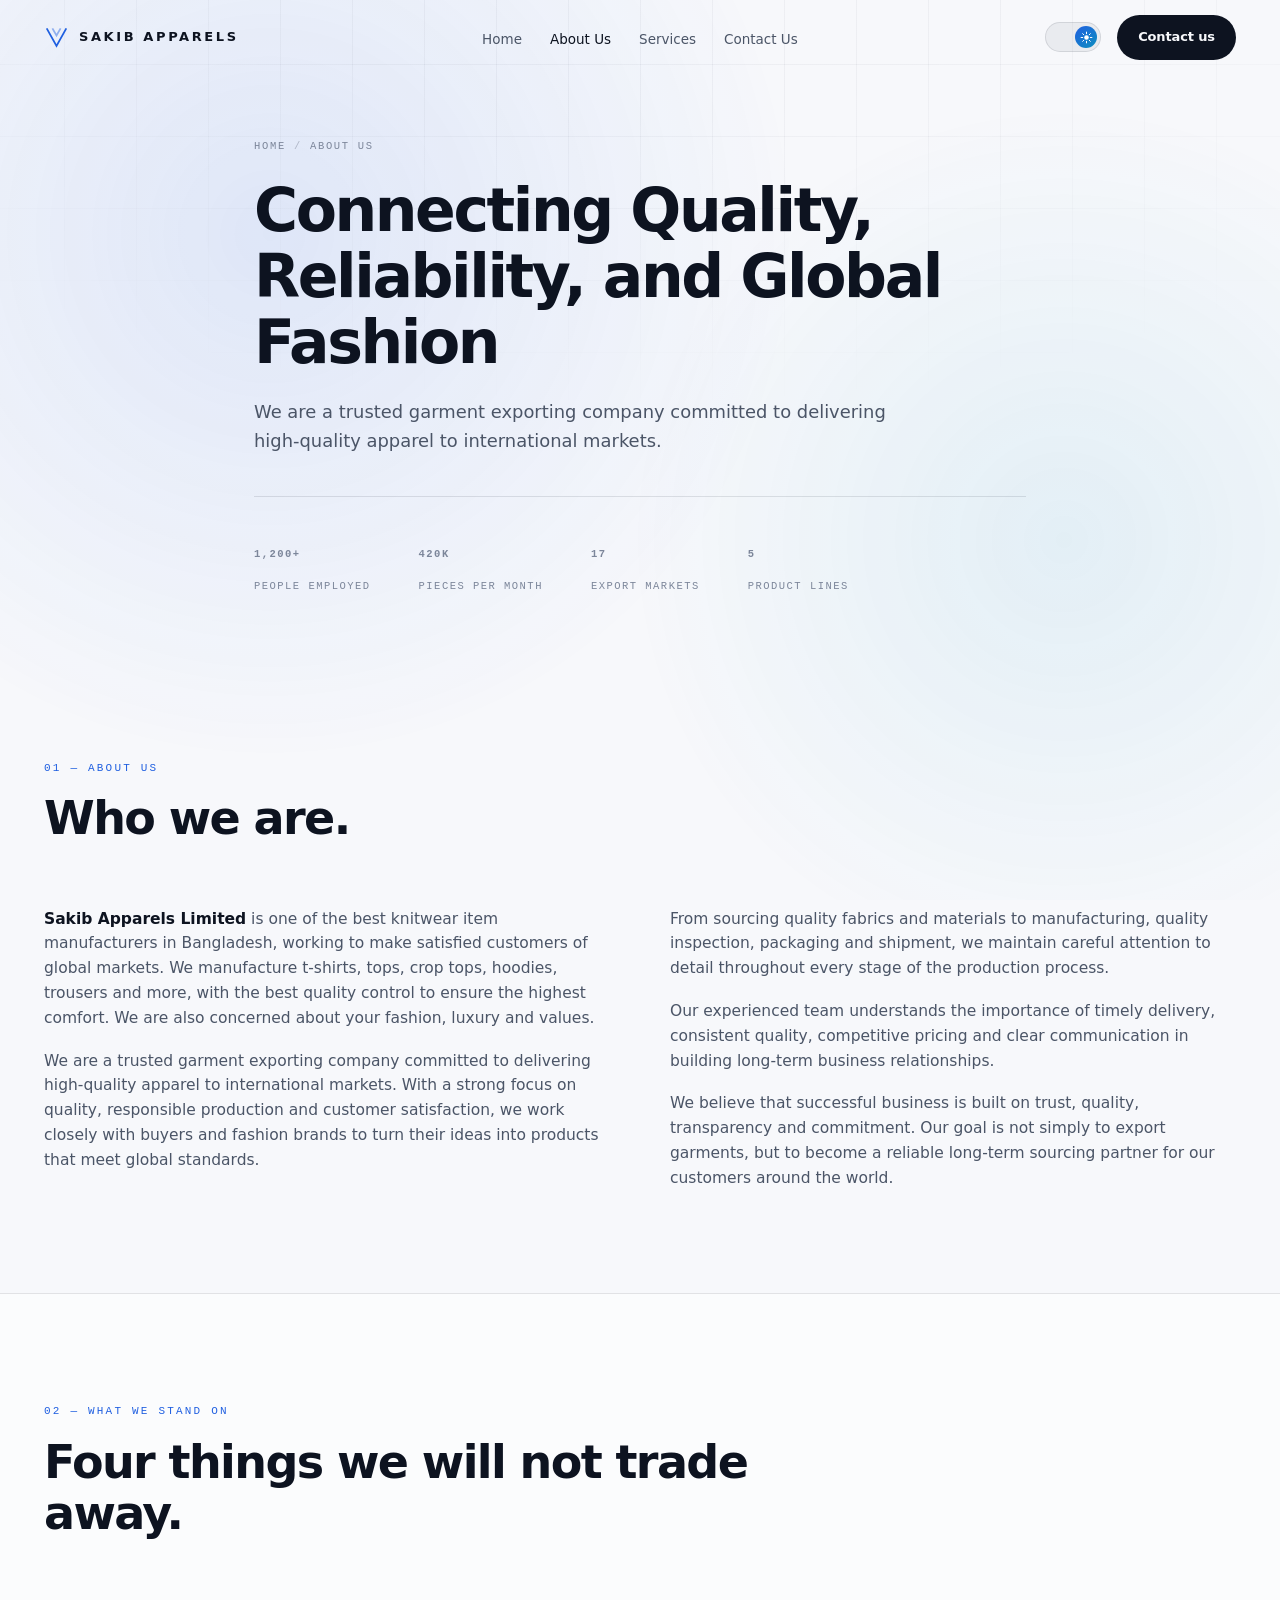
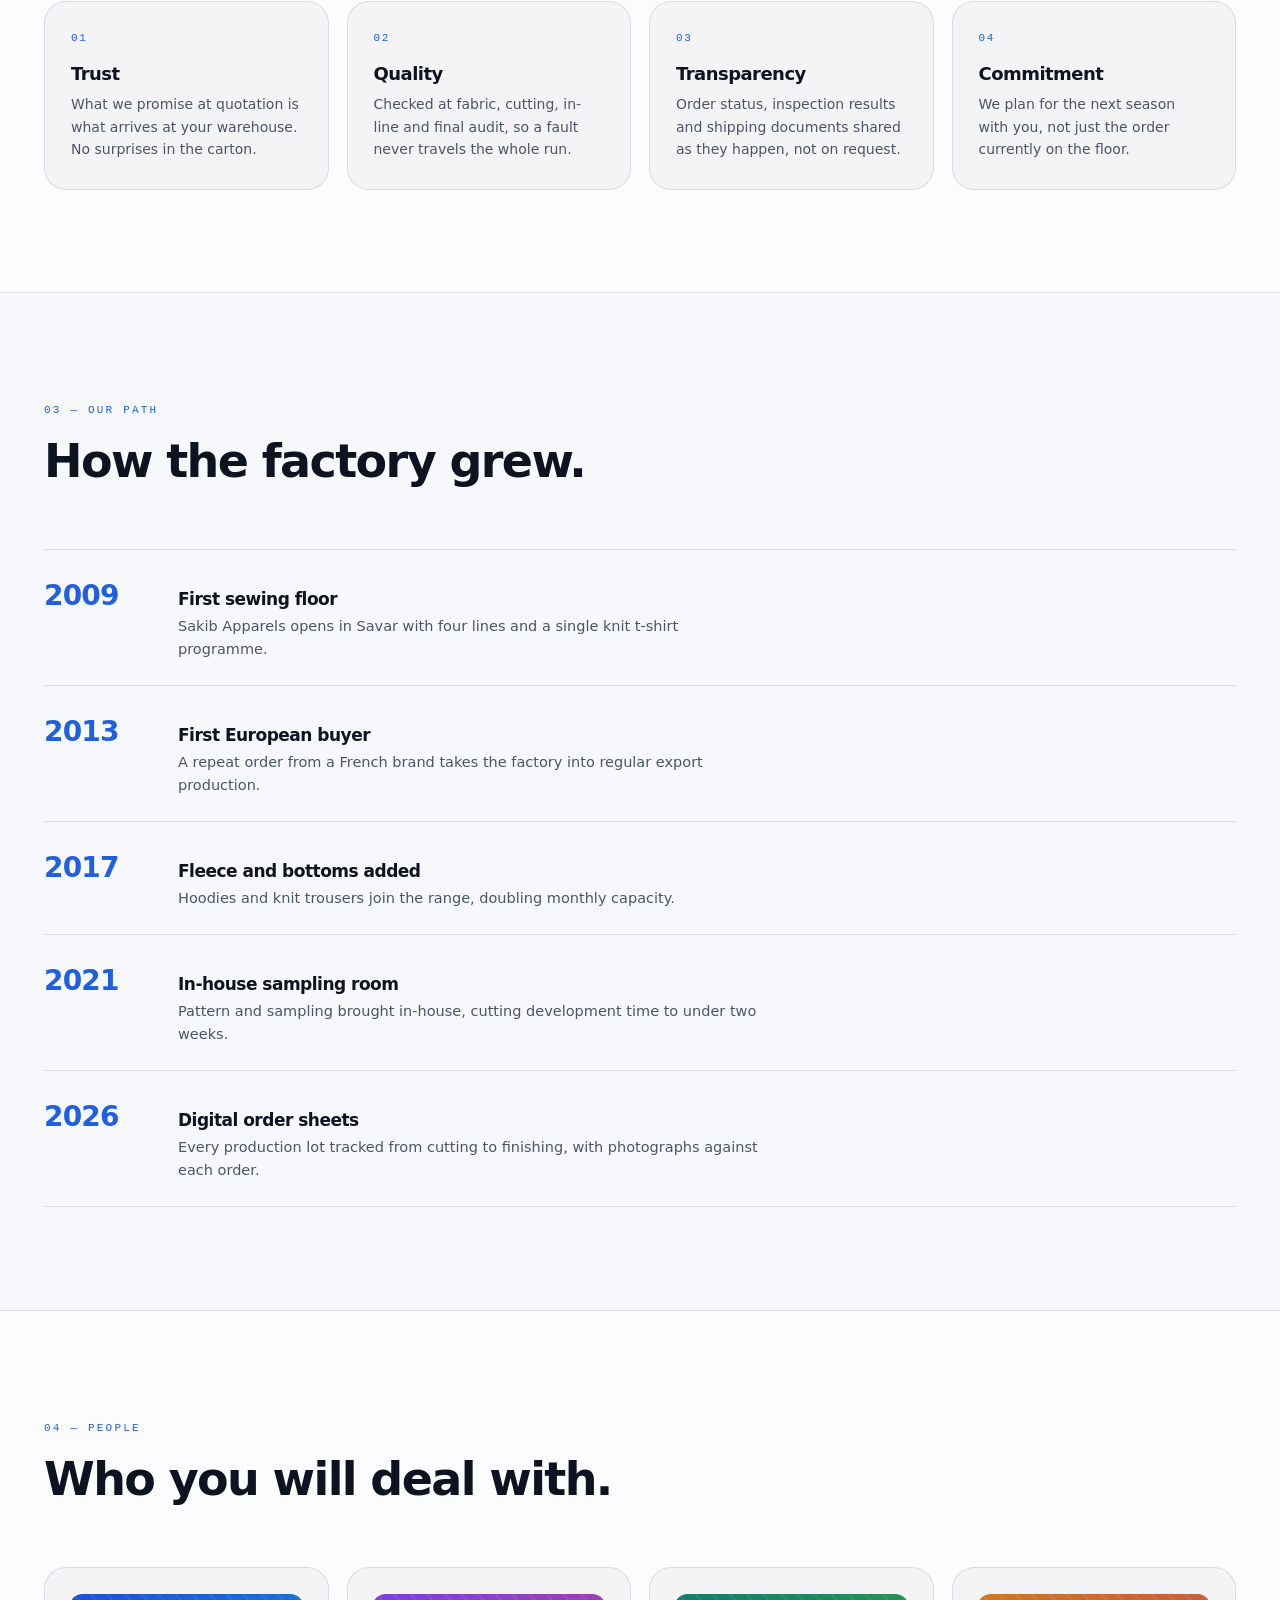
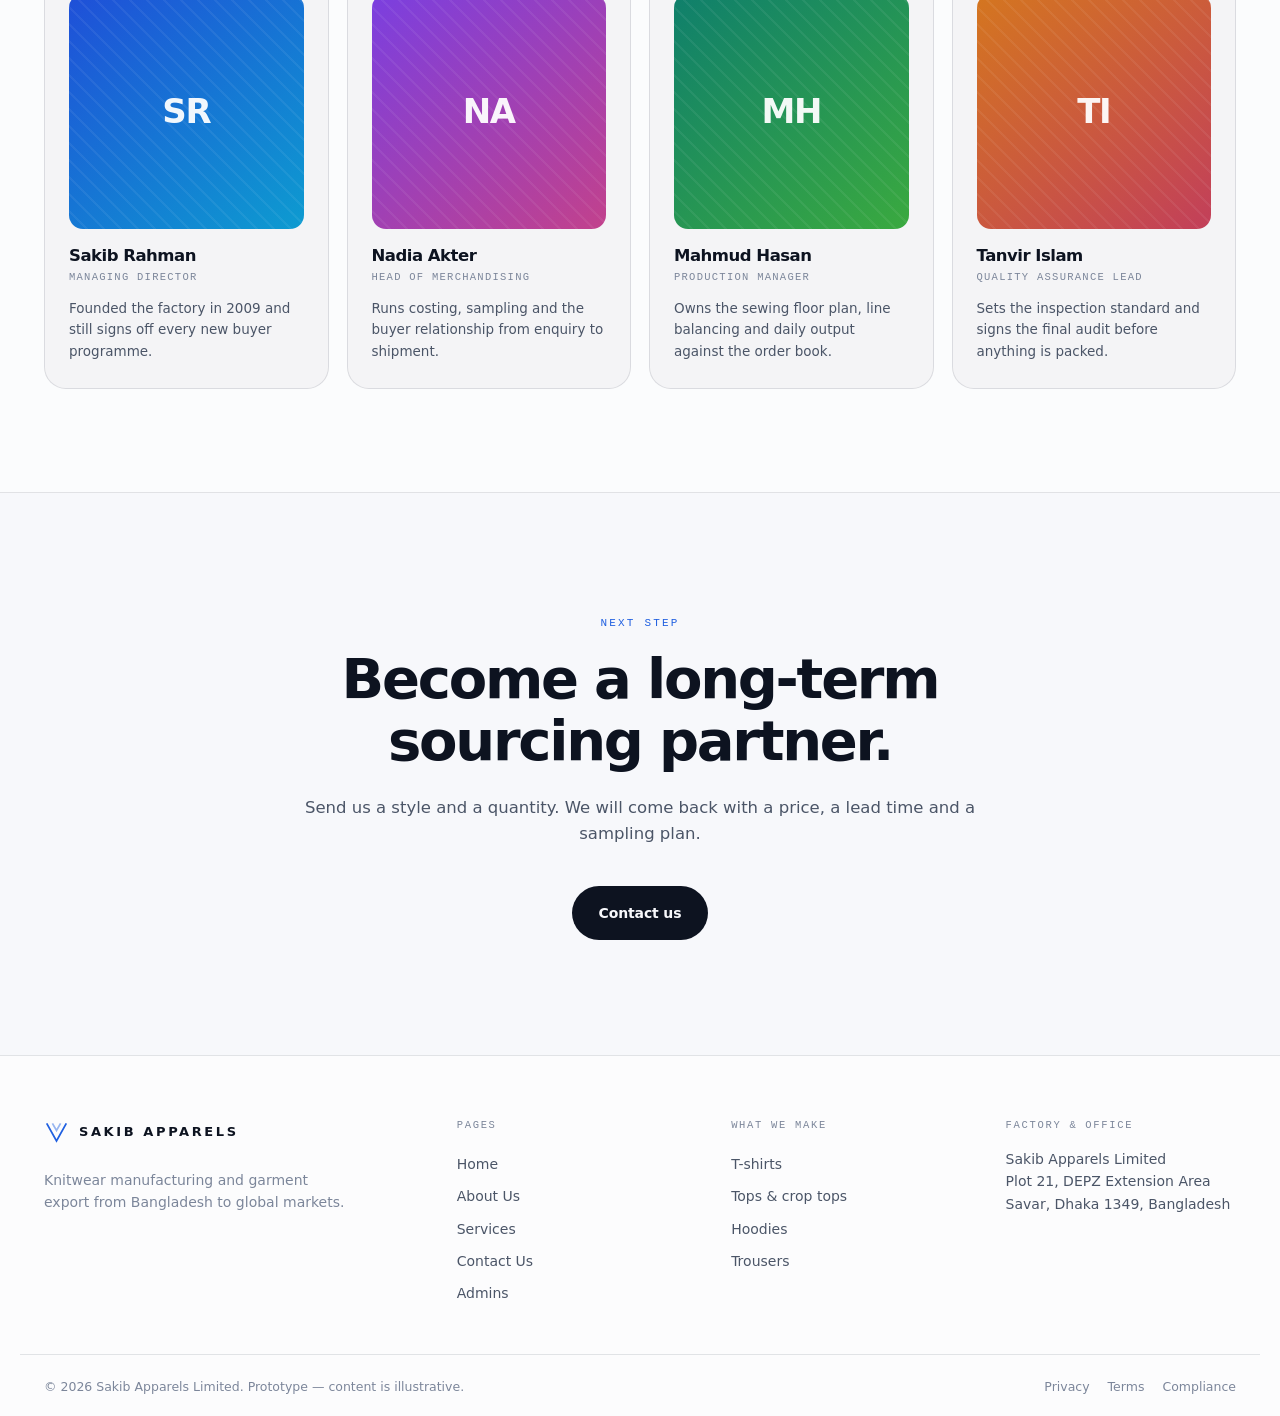
==== about.html @ a9047d4d "Add files via upload" ====
﻿<!DOCTYPE html>
<html lang="en" data-theme="dark">
<head>
<meta charset="UTF-8" />
<meta name="viewport" content="width=device-width, initial-scale=1, viewport-fit=cover" />
<meta name="theme-color" id="metaTheme" content="#07090d" />
<title>About Us — Sakib Apparels Limited</title>
<meta name="description" content="Connecting quality, reliability and global fashion. A trusted garment exporting company in Bangladesh." />
<script>
/* Runs before first paint so the saved theme applies with no flash. */
(function(){var d=document.documentElement;
try{var t=localStorage.getItem('sakib-theme');
if(t!=='light'&&t!=='dark')t=matchMedia('(prefers-color-scheme: light)').matches?'light':'dark';
d.setAttribute('data-theme',t);}catch(e){}})();
</script>
<link rel="stylesheet" href="styles.css" />
<noscript><style>.preloader{display:none}[data-reveal],.word{opacity:1!important;transform:none!important}</style></noscript>
</head>
<body>

<div class="preloader" id="preloader">
  <div class="preloader__inner">
    <svg class="preloader__mark" viewBox="0 0 48 48" aria-hidden="true">
      <path class="pl-path" d="M6 8 L24 40 L42 8" fill="none" stroke="currentColor" stroke-width="3" stroke-linecap="square"/>
      <path class="pl-path pl-path--2" d="M16 8 L24 22 L32 8" fill="none" stroke="currentColor" stroke-width="3" stroke-linecap="square"/>
    </svg>
    <div class="preloader__bar"><span id="plBar"></span></div>
    <div class="preloader__count"><span id="plCount">0</span><i>%</i></div>
  </div>
</div>

<div class="scrollbar" id="scrollbar"><span></span></div>

<div class="backdrop" aria-hidden="true">
  <div class="backdrop__grid"></div>
  <div class="backdrop__glow backdrop__glow--a"></div>
  <div class="backdrop__glow backdrop__glow--b"></div>
  <div class="backdrop__glow backdrop__glow--c"></div>
</div>

<header class="header" id="header">
  <div class="shell header__inner">
    <a href="index.html" class="brand">
      <svg class="brand__mark" viewBox="0 0 48 48" aria-hidden="true">
        <path d="M6 8 L24 40 L42 8" fill="none" stroke="currentColor" stroke-width="3.4" stroke-linecap="square"/>
        <path d="M17 8 L24 20 L31 8" fill="none" stroke="currentColor" stroke-width="3.4" stroke-linecap="square" opacity=".45"/>
      </svg>
      <span class="brand__word">SAKIB APPARELS</span>
    </a>

    <nav class="nav">
      <a href="index.html" class="nav__link"><span>Home</span><span>Home</span></a>
      <a href="about.html" class="nav__link is-current"><span>About Us</span><span>About Us</span></a>
      <a href="services.html" class="nav__link"><span>Services</span><span>Services</span></a>
      <a href="contact.html" class="nav__link"><span>Contact Us</span><span>Contact Us</span></a>
    </nav>

    <div class="header__actions">
      <button class="theme-toggle" id="themeToggle" type="button" aria-label="Switch colour theme">
        <span class="theme-toggle__track">
          <span class="theme-toggle__thumb">
            <svg class="ic ic--sun" viewBox="0 0 24 24" aria-hidden="true">
              <circle cx="12" cy="12" r="4.2" fill="currentColor"/>
              <g stroke="currentColor" stroke-width="1.8" stroke-linecap="round">
                <path d="M12 2v3M12 19v3M2 12h3M19 12h3M4.9 4.9l2.1 2.1M17 17l2.1 2.1M19.1 4.9L17 7M7 17l-2.1 2.1"/>
              </g>
            </svg>
            <svg class="ic ic--moon" viewBox="0 0 24 24" aria-hidden="true">
              <path d="M20 14.2A8.4 8.4 0 0 1 9.8 4 8.6 8.6 0 1 0 20 14.2Z" fill="currentColor"/>
            </svg>
          </span>
        </span>
      </button>

      <a href="contact.html" class="btn btn--solid btn--sm magnetic">
        <span class="btn__label">Contact us</span>
        <span class="btn__shine"></span>
      </a>

      <button class="burger" id="burger" type="button" aria-label="Open menu" aria-expanded="false">
        <span></span><span></span><span></span>
      </button>
    </div>
  </div>
</header>

<div class="drawer" id="drawer">
  <nav class="drawer__nav">
    <a href="index.html" data-drawer-link>Home</a>
    <a href="about.html" class="is-current" data-drawer-link>About Us</a>
    <a href="services.html" data-drawer-link>Services</a>
    <a href="contact.html" data-drawer-link>Contact Us</a>
    <a href="admin.html" data-drawer-link>Admins</a>
  </nav>
  <div class="drawer__meta">
    <span>info@sakibapparels.example</span>
    <span>+880 2 5566 0148</span>
  </div>
</div>

<main>
<!-- ============ SUBHERO ============ -->
<section class="subhero">
  <div class="shell subhero__inner">
    <div class="crumbs" data-reveal data-intro>
      <a href="index.html">Home</a><i>/</i><span>About Us</span>
    </div>
    <h1 data-split data-intro>Connecting Quality, Reliability, and Global Fashion</h1>
    <p data-reveal data-intro>
      We are a trusted garment exporting company committed to delivering high-quality
      apparel to international markets.
    </p>

    <div class="subhero__stats" data-reveal data-intro>
      <div><b><span class="count" data-count="1200" data-suffix="+">0</span></b><span>People employed</span></div>
      <div><b><span class="count" data-count="420" data-suffix="k">0</span></b><span>Pieces per month</span></div>
      <div><b><span class="count" data-count="17">0</span></b><span>Export markets</span></div>
      <div><b><span class="count" data-count="5">0</span></b><span>Product lines</span></div>
    </div>
  </div>
</section>

<!-- ============ STORY ============ -->
<section class="section">
  <div class="shell">
    <div class="section__head">
      <span class="kicker" data-reveal>01 — About us</span>
      <h2 class="section__title" data-split>Who we are.</h2>
    </div>

    <div class="split">
      <div class="prose" data-reveal>
        <p>
          <strong>Sakib Apparels Limited</strong> is one of the best knitwear item manufacturers
          in Bangladesh, working to make satisfied customers of global markets. We manufacture
          t-shirts, tops, crop tops, hoodies, trousers and more, with the best quality control to
          ensure the highest comfort. We are also concerned about your fashion, luxury and values.
        </p>
        <p>
          We are a trusted garment exporting company committed to delivering high-quality apparel
          to international markets. With a strong focus on quality, responsible production and
          customer satisfaction, we work closely with buyers and fashion brands to turn their
          ideas into products that meet global standards.
        </p>
      </div>

      <div class="prose" data-reveal data-delay="100">
        <p>
          From sourcing quality fabrics and materials to manufacturing, quality inspection,
          packaging and shipment, we maintain careful attention to detail throughout every stage
          of the production process.
        </p>
        <p>
          Our experienced team understands the importance of timely delivery, consistent quality,
          competitive pricing and clear communication in building long-term business relationships.
        </p>
        <p>
          We believe that successful business is built on trust, quality, transparency and
          commitment. Our goal is not simply to export garments, but to become a reliable
          long-term sourcing partner for our customers around the world.
        </p>
      </div>
    </div>
  </div>
</section>

<!-- ============ VALUES ============ -->
<section class="section section--tint">
  <div class="shell">
    <div class="section__head">
      <span class="kicker" data-reveal>02 — What we stand on</span>
      <h2 class="section__title" data-split>Four things we will not trade away.</h2>
    </div>

    <div class="values">
      <article class="value" data-reveal>
        <span class="value__idx">01</span>
        <h3>Trust</h3>
        <p>What we promise at quotation is what arrives at your warehouse. No surprises in the carton.</p>
      </article>
      <article class="value" data-reveal data-delay="70">
        <span class="value__idx">02</span>
        <h3>Quality</h3>
        <p>Checked at fabric, cutting, in-line and final audit, so a fault never travels the whole run.</p>
      </article>
      <article class="value" data-reveal data-delay="140">
        <span class="value__idx">03</span>
        <h3>Transparency</h3>
        <p>Order status, inspection results and shipping documents shared as they happen, not on request.</p>
      </article>
      <article class="value" data-reveal data-delay="210">
        <span class="value__idx">04</span>
        <h3>Commitment</h3>
        <p>We plan for the next season with you, not just the order currently on the floor.</p>
      </article>
    </div>
  </div>
</section>

<!-- ============ MILESTONES ============ -->
<section class="section">
  <div class="shell">
    <div class="section__head">
      <span class="kicker" data-reveal>03 — Our path</span>
      <h2 class="section__title" data-split>How the factory grew.</h2>
    </div>

    <div class="milestones">
      <div class="milestone" data-reveal>
        <span class="milestone__year">2009</span>
        <div><h3>First sewing floor</h3><p>Sakib Apparels opens in Savar with four lines and a single knit t-shirt programme.</p></div>
      </div>
      <div class="milestone" data-reveal data-delay="60">
        <span class="milestone__year">2013</span>
        <div><h3>First European buyer</h3><p>A repeat order from a French brand takes the factory into regular export production.</p></div>
      </div>
      <div class="milestone" data-reveal data-delay="120">
        <span class="milestone__year">2017</span>
        <div><h3>Fleece and bottoms added</h3><p>Hoodies and knit trousers join the range, doubling monthly capacity.</p></div>
      </div>
      <div class="milestone" data-reveal data-delay="180">
        <span class="milestone__year">2021</span>
        <div><h3>In-house sampling room</h3><p>Pattern and sampling brought in-house, cutting development time to under two weeks.</p></div>
      </div>
      <div class="milestone" data-reveal data-delay="240">
        <span class="milestone__year">2026</span>
        <div><h3>Digital order sheets</h3><p>Every production lot tracked from cutting to finishing, with photographs against each order.</p></div>
      </div>
    </div>
  </div>
</section>

<!-- ============ TEAM ============ -->
<section class="section section--tint">
  <div class="shell">
    <div class="section__head">
      <span class="kicker" data-reveal>04 — People</span>
      <h2 class="section__title" data-split>Who you will deal with.</h2>
    </div>

    <div class="team">
      <article class="member" data-reveal>
        <div class="member__photo member__photo--1">SR</div>
        <h3>Sakib Rahman</h3>
        <span>Managing Director</span>
        <p>Founded the factory in 2009 and still signs off every new buyer programme.</p>
      </article>
      <article class="member" data-reveal data-delay="70">
        <div class="member__photo member__photo--2">NA</div>
        <h3>Nadia Akter</h3>
        <span>Head of Merchandising</span>
        <p>Runs costing, sampling and the buyer relationship from enquiry to shipment.</p>
      </article>
      <article class="member" data-reveal data-delay="140">
        <div class="member__photo member__photo--3">MH</div>
        <h3>Mahmud Hasan</h3>
        <span>Production Manager</span>
        <p>Owns the sewing floor plan, line balancing and daily output against the order book.</p>
      </article>
      <article class="member" data-reveal data-delay="210">
        <div class="member__photo member__photo--4">TI</div>
        <h3>Tanvir Islam</h3>
        <span>Quality Assurance Lead</span>
        <p>Sets the inspection standard and signs the final audit before anything is packed.</p>
      </article>
    </div>
  </div>
</section>

<!-- ============ CTA ============ -->
<section class="cta">
  <div class="shell cta__inner">
    <span class="kicker" data-reveal>Next step</span>
    <h2 class="cta__title" data-split>Become a long-term sourcing partner.</h2>
    <p class="cta__lede" data-reveal data-delay="100">
      Send us a style and a quantity. We will come back with a price, a lead time and a
      sampling plan.
    </p>
    <div class="cta__buttons" data-reveal data-delay="180">
      <a href="contact.html" class="btn btn--solid magnetic">
        <span class="btn__label">Contact us</span>
        <span class="btn__shine"></span>
      </a>
    </div>
  </div>
</section>
</main>

<footer class="footer">
  <div class="shell footer__inner">
    <div class="footer__brand">
      <a href="index.html" class="brand">
        <svg class="brand__mark" viewBox="0 0 48 48" aria-hidden="true">
        <path d="M6 8 L24 40 L42 8" fill="none" stroke="currentColor" stroke-width="3.4" stroke-linecap="square"/>
        <path d="M17 8 L24 20 L31 8" fill="none" stroke="currentColor" stroke-width="3.4" stroke-linecap="square" opacity=".45"/>
      </svg>
        <span class="brand__word">SAKIB APPARELS</span>
      </a>
      <p>Knitwear manufacturing and garment export from Bangladesh to global markets.</p>
    </div>

    <nav class="footer__col">
      <h4>Pages</h4>
      <a href="index.html">Home</a>
      <a href="about.html">About Us</a>
      <a href="services.html">Services</a>
      <a href="contact.html">Contact Us</a>
      <a href="admin.html">Admins</a>
    </nav>

    <nav class="footer__col">
      <h4>What we make</h4>
      <a href="services.html">T-shirts</a>
      <a href="services.html">Tops &amp; crop tops</a>
      <a href="services.html">Hoodies</a>
      <a href="services.html">Trousers</a>
    </nav>

    <div class="footer__col">
      <h4>Factory &amp; office</h4>
      <p>Sakib Apparels Limited<br />Plot 21, DEPZ Extension Area<br />Savar, Dhaka 1349, Bangladesh</p>
    </div>
  </div>

  <div class="shell footer__base">
    <span>© 2026 Sakib Apparels Limited. Prototype — content is illustrative.</span>
    <div class="footer__legal">
      <a href="#">Privacy</a><a href="#">Terms</a><a href="#">Compliance</a>
    </div>
  </div>
</footer>

<script src="lots-data.js"></script>
<script src="lots.js"></script>
<script src="main.js"></script>
</body>
</html>
---- styles.css ----
﻿/* =========================================================
   VANTAGE — shared stylesheet
   Home / Products / Services / About
   ========================================================= */

:root{
  --font-sans: "Inter", "Segoe UI", system-ui, -apple-system, "Helvetica Neue", Arial, sans-serif;
  --font-mono: "JetBrains Mono", "SF Mono", ui-monospace, Consolas, monospace;

  --shell: 1240px;
  --gutter: 24px;
  --r-sm: 8px;
  --r-md: 14px;
  --r-lg: 22px;
  --r-full: 999px;

  --ease-out: cubic-bezier(.16,1,.3,1);
  --ease-io:  cubic-bezier(.65,0,.35,1);
  --ease-spring: cubic-bezier(.34,1.56,.64,1);

  --header-h: 76px;
}

/* ---------- Dark (default) ---------- */
:root[data-theme="dark"]{
  --bg:            #07090d;
  --bg-2:          #0b0e14;
  --surface:       rgba(255,255,255,.032);
  --surface-2:     rgba(255,255,255,.055);
  --surface-solid: #0f131b;
  --line:          rgba(255,255,255,.10);
  --line-strong:   rgba(255,255,255,.20);

  --text:          #eef1f6;
  --text-2:        #a4adbd;
  --text-3:        #6d7789;

  --accent:        #4f8cff;
  --accent-2:      #7dd3fc;
  --accent-ink:    #05070c;
  --accent-soft:   rgba(79,140,255,.16);

  --glow-a: rgba(79,140,255,.26);
  --glow-b: rgba(125,211,252,.15);
  --glow-c: rgba(140,110,255,.17);

  --grid-line: rgba(255,255,255,.030);
  --shadow-lg: 0 30px 80px -30px rgba(0,0,0,.85);
  --header-solid: rgba(9,12,17,.94);
  --panel-solid: #101520;
  color-scheme: dark;
}

/* ---------- Light ---------- */
:root[data-theme="light"]{
  --bg:            #f7f8fb;
  --bg-2:          #ffffff;
  --surface:       rgba(12,20,40,.030);
  --surface-2:     rgba(12,20,40,.055);
  --surface-solid: #ffffff;
  --line:          rgba(12,20,40,.11);
  --line-strong:   rgba(12,20,40,.24);

  --text:          #0d1320;
  --text-2:        #4b5567;
  --text-3:        #7c869a;

  --accent:        #1f5fe0;
  --accent-2:      #0e8fbf;
  --accent-ink:    #ffffff;
  --accent-soft:   rgba(31,95,224,.10);

  --glow-a: rgba(31,95,224,.15);
  --glow-b: rgba(14,143,191,.11);
  --glow-c: rgba(120,90,240,.11);

  --grid-line: rgba(12,20,40,.038);
  --shadow-lg: 0 30px 70px -34px rgba(15,30,60,.30);
  --header-solid: rgba(250,251,253,.94);
  --panel-solid: #ffffff;
  color-scheme: light;
}

/* =========================================================
   BASE — note the overflow clamp on BOTH html and body,
   which is what actually kills sideways scroll on phones.
   ========================================================= */
*,*::before,*::after{ box-sizing:border-box; }

html{
  -webkit-text-size-adjust:100%;
  scroll-behavior:smooth;
  scroll-padding-top:90px;
}
html,body{
  max-width:100%;
  overflow-x:hidden;   /* fallback */
  overflow-x:clip;     /* modern: no scroll container side effects */
}
body{
  margin:0;
  font-family:var(--font-sans);
  background:var(--bg);
  color:var(--text);
  line-height:1.6;
  -webkit-font-smoothing:antialiased;
  overscroll-behavior-x:none;
  transition:background-color .5s var(--ease-io), color .5s var(--ease-io);
}
body.is-locked{ overflow:hidden; }

img,svg,video{ display:block; max-width:100%; }
a{ color:inherit; text-decoration:none; }
button{ font:inherit; color:inherit; background:none; border:0; cursor:pointer; }
h1,h2,h3,h4{ margin:0; line-height:1.1; letter-spacing:-.03em; font-weight:600; overflow-wrap:break-word; }
p{ margin:0; overflow-wrap:break-word; }
ul,ol{ margin:0; padding:0; list-style:none; }
::selection{ background:var(--accent); color:var(--accent-ink); }

/* every grid/flex child may shrink — the classic overflow culprit */
.shell > *, .cards > *, .posts > *, .work > *, .pgrid > *,
.team > *, .values > *, .band__inner > *, .footer__inner > *{ min-width:0; }

.shell{
  width:100%;
  max-width:var(--shell);
  margin-inline:auto;
  padding-inline:var(--gutter);
}

.scroll-x{
  overflow-x:auto;
  -webkit-overflow-scrolling:touch;
  scrollbar-width:thin;
}

.visually-hidden{
  position:absolute; width:1px; height:1px; margin:-1px; padding:0;
  overflow:hidden; clip-path:inset(50%); white-space:nowrap; border:0;
}

/* =========================================================
   PRELOADER
   ========================================================= */
.preloader{
  position:fixed; inset:0; z-index:200;
  background:var(--bg); display:grid; place-items:center;
  transition:opacity .3s var(--ease-io), visibility .3s;
}
.preloader.is-done{ opacity:0; visibility:hidden; }
.preloader__inner{ display:grid; justify-items:center; gap:24px; width:min(260px,64vw); }
.preloader__mark{ width:52px; height:52px; color:var(--accent); overflow:visible; }
.pl-path{ stroke-dasharray:120; stroke-dashoffset:120; animation:draw .75s var(--ease-io) infinite; }
.pl-path--2{ animation-delay:.11s; opacity:.5; }
@keyframes draw{
  0%{ stroke-dashoffset:120; }
  45%{ stroke-dashoffset:0; }
  75%{ stroke-dashoffset:0; opacity:1; }
  100%{ stroke-dashoffset:-120; opacity:.2; }
}
.preloader__bar{ width:100%; height:2px; background:var(--line); border-radius:2px; overflow:hidden; }
.preloader__bar span{
  display:block; height:100%; width:0%; transform-origin:left;
  background:linear-gradient(90deg,var(--accent),var(--accent-2));
  transition:width .09s linear;   /* keeps pace with the halved tick */
}
.preloader__count{ font-family:var(--font-mono); font-size:11px; letter-spacing:.22em; color:var(--text-3); }
.preloader__count i{ font-style:normal; }

/* =========================================================
   SCROLL PROGRESS
   ========================================================= */
.scrollbar{ position:fixed; top:0; left:0; right:0; height:2px; z-index:120; pointer-events:none; }
.scrollbar span{
  display:block; height:100%; width:100%;
  transform:scaleX(0); transform-origin:left;
  background:linear-gradient(90deg,var(--accent),var(--accent-2));
}

/* =========================================================
   BACKDROP — gradients only, no filter:blur (blur layers are
   the single biggest cause of scroll jank on phones)
   ========================================================= */
.backdrop{ position:fixed; inset:0; z-index:-1; overflow:hidden; pointer-events:none; }

.backdrop__grid{
  position:absolute; inset:-80px;
  background-image:
    linear-gradient(to right, var(--grid-line) 1px, transparent 1px),
    linear-gradient(to bottom, var(--grid-line) 1px, transparent 1px);
  background-size:72px 72px;
  mask-image:radial-gradient(ellipse 90% 60% at 50% 0%, #000 30%, transparent 78%);
  -webkit-mask-image:radial-gradient(ellipse 90% 60% at 50% 0%, #000 30%, transparent 78%);
  animation:gridDrift 40s linear infinite;   /* transform, not background-position */
}
@keyframes gridDrift{ to{ transform:translate3d(72px,72px,0); } }

.backdrop__glow{
  position:absolute; border-radius:50%;
  background:radial-gradient(circle closest-side, var(--c), transparent 100%);
  will-change:transform;
}
.backdrop__glow--a{ --c:var(--glow-a); width:120vmin; height:120vmin; left:-30vmin; top:-34vmin;
  animation:floatA 26s var(--ease-io) infinite alternate; }
.backdrop__glow--b{ --c:var(--glow-b); width:100vmin; height:100vmin; right:-26vmin; top:10vmin;
  animation:floatB 32s var(--ease-io) infinite alternate; }
.backdrop__glow--c{ --c:var(--glow-c); width:110vmin; height:110vmin; left:20vmin; top:80vmin;
  animation:floatC 38s var(--ease-io) infinite alternate; }
@keyframes floatA{ to{ transform:translate3d(8vmin,7vmin,0); } }
@keyframes floatB{ to{ transform:translate3d(-9vmin,9vmin,0); } }
@keyframes floatC{ to{ transform:translate3d(6vmin,-8vmin,0); } }

/* =========================================================
   HEADER
   ========================================================= */
.header{
  position:fixed; top:0; left:0; right:0; z-index:110;
  height:var(--header-h);
  border-bottom:1px solid transparent;
  transform:translateY(-100%);
  animation:headerIn .8s var(--ease-out) .3s forwards;
  transition:height .35s var(--ease-out), background-color .4s, border-color .4s, transform .4s var(--ease-out);
}
@keyframes headerIn{ to{ transform:translateY(0); } }
.header.is-stuck{
  background:color-mix(in srgb, var(--bg) 76%, transparent);
  backdrop-filter:blur(14px) saturate(160%);
  -webkit-backdrop-filter:blur(14px) saturate(160%);
  border-bottom-color:var(--line);
  height:64px;
}
.header.is-hidden{ transform:translateY(-100%); animation:none; }
.header__inner{ height:100%; display:flex; align-items:center; justify-content:space-between; gap:20px; }

.brand{ display:inline-flex; align-items:center; gap:10px; flex:none; }
.brand__mark{ width:25px; height:25px; color:var(--accent); overflow:visible; }
.brand:hover .brand__mark{ animation:markPop .6s var(--ease-spring); }
@keyframes markPop{ 40%{ transform:translateY(-4px) rotate(-6deg); } }
.brand__word{ font-weight:700; letter-spacing:.2em; font-size:13px; white-space:nowrap; }

.nav{ display:flex; align-items:center; gap:2px; }
.nav__link{
  position:relative; display:block; overflow:hidden; height:18px;
  padding:0 13px; font-size:13.5px; color:var(--text-2); font-weight:500; white-space:nowrap;
}
.nav__link span{ display:block; transition:transform .4s var(--ease-out); }
.nav__link span:last-child{ color:var(--text); }
.nav__link:hover span{ transform:translateY(-18px); }
.nav__link::after{
  content:""; position:absolute; left:13px; right:13px; bottom:-6px; height:1px;
  background:var(--accent); transform:scaleX(0); transform-origin:right;
  transition:transform .4s var(--ease-out);
}
.nav__link:hover::after,.nav__link.is-current::after{ transform:scaleX(1); transform-origin:left; }
.nav__link.is-current span{ color:var(--text); }

.header__actions{ display:flex; align-items:center; gap:12px; flex:none; }

/* ---------- Theme toggle ---------- */
.theme-toggle{ padding:4px; border-radius:var(--r-full); flex:none; }
.theme-toggle__track{
  display:block; position:relative; width:56px; height:30px; border-radius:var(--r-full);
  background:var(--surface-2); border:1px solid var(--line);
  transition:background-color .4s var(--ease-io), border-color .4s;
}
.theme-toggle:hover .theme-toggle__track{ border-color:var(--line-strong); }
.theme-toggle__thumb{
  position:absolute; top:3px; left:3px; width:22px; height:22px; border-radius:50%;
  background:linear-gradient(140deg,var(--accent),var(--accent-2));
  display:grid; place-items:center; overflow:hidden;
  transition:transform .45s var(--ease-spring);
}
:root[data-theme="light"] .theme-toggle__thumb{ transform:translateX(26px); }
.theme-toggle .ic{ width:13px; height:13px; grid-area:1/1; color:var(--accent-ink);
  transition:transform .45s var(--ease-spring), opacity .3s; }
.ic--sun{ transform:translateY(16px) rotate(-70deg); opacity:0; }
.ic--moon{ transform:none; opacity:1; }
:root[data-theme="light"] .ic--sun{ transform:none; opacity:1; }
:root[data-theme="light"] .ic--moon{ transform:translateY(-16px) rotate(70deg); opacity:0; }

/* ---------- Burger ---------- */
.burger{ display:none; width:36px; height:36px; position:relative; flex:none; }
.burger span{
  position:absolute; left:8px; right:8px; height:1.6px; background:var(--text); border-radius:2px;
  transition:transform .35s var(--ease-out), opacity .2s;
}
.burger span:nth-child(1){ top:13px; }
.burger span:nth-child(2){ top:18px; }
.burger span:nth-child(3){ top:23px; }
.burger.is-open span:nth-child(1){ transform:translateY(5px) rotate(45deg); }
.burger.is-open span:nth-child(2){ opacity:0; transform:scaleX(.3); }
.burger.is-open span:nth-child(3){ transform:translateY(-5px) rotate(-45deg); }

/* ---------- Drawer ---------- */
.drawer{
  position:fixed; inset:0; z-index:105;
  background:var(--bg);
  display:flex; flex-direction:column; justify-content:center; gap:36px;
  padding:0 var(--gutter);
  opacity:0; visibility:hidden;
  transform:translateY(-8px);
  transition:opacity .32s var(--ease-out), transform .32s var(--ease-out), visibility .32s;
}
.drawer.is-open{ opacity:1; visibility:visible; transform:none; }
.drawer__nav{ display:grid; gap:4px; }
.drawer__nav a{
  font-size:clamp(28px,8vw,42px); font-weight:600; letter-spacing:-.03em; padding:6px 0;
  opacity:0; transform:translateY(18px);
  transition:opacity .4s var(--ease-out), transform .4s var(--ease-out), color .25s;
}
.drawer.is-open .drawer__nav a{ opacity:1; transform:none; }
.drawer.is-open .drawer__nav a:nth-child(1){ transition-delay:.06s; }
.drawer.is-open .drawer__nav a:nth-child(2){ transition-delay:.11s; }
.drawer.is-open .drawer__nav a:nth-child(3){ transition-delay:.16s; }
.drawer.is-open .drawer__nav a:nth-child(4){ transition-delay:.21s; }
.drawer.is-open .drawer__nav a:nth-child(5){ transition-delay:.26s; }
.drawer__nav a.is-current{ color:var(--accent); }
.drawer__meta{ display:grid; gap:4px; font-family:var(--font-mono); font-size:12px; color:var(--text-3); }

/* =========================================================
   BUTTONS
   ========================================================= */
.btn{
  position:relative; display:inline-flex; align-items:center; justify-content:center; gap:10px;
  padding:15px 26px; border-radius:var(--r-full);
  font-size:14px; font-weight:600; letter-spacing:-.01em; text-align:center;
  border:1px solid transparent; overflow:hidden; isolation:isolate;
  max-width:100%;
}
.btn--sm{ padding:11px 20px; font-size:13px; }
.btn--solid{ background:var(--text); color:var(--bg); }
.btn--ghost{ border-color:var(--line); color:var(--text); background:var(--surface); }
.btn--ghost:hover{ border-color:var(--line-strong); background:var(--surface-2); }
.btn__label{ position:relative; z-index:2; }
.btn__shine{
  position:absolute; inset:0; z-index:1;
  background:linear-gradient(110deg, transparent 20%, color-mix(in srgb, var(--accent) 55%, transparent) 50%, transparent 80%);
  transform:translateX(-120%);
  transition:transform .75s var(--ease-io);
}
.btn:hover .btn__shine{ transform:translateX(120%); }
.btn__arrow{ width:16px; height:16px; position:relative; z-index:2; flex:none;
  transition:transform .35s var(--ease-out); }
.btn:hover .btn__arrow{ transform:translateX(5px); }

/* =========================================================
   TYPE HELPERS
   ========================================================= */
.kicker{
  display:inline-block; font-family:var(--font-mono); font-size:11px;
  letter-spacing:.2em; text-transform:uppercase; color:var(--accent); margin-bottom:16px;
}
.eyebrow{
  display:inline-flex; align-items:center; gap:10px;
  padding:7px 15px 7px 12px; border:1px solid var(--line); border-radius:var(--r-full);
  background:var(--surface); font-size:12.5px; color:var(--text-2); margin-bottom:26px;
  max-width:100%;
}
.eyebrow span:last-child{ overflow:hidden; text-overflow:ellipsis; }
.eyebrow__dot{
  width:6px; height:6px; border-radius:50%; background:var(--accent); flex:none;
  animation:ping 2.4s var(--ease-out) infinite;
}
@keyframes ping{
  0%{ box-shadow:0 0 0 0 color-mix(in srgb,var(--accent) 55%, transparent); }
  70%,100%{ box-shadow:0 0 0 9px transparent; }
}
.pulse-dot{ width:7px; height:7px; border-radius:50%; background:#2ecc71; flex:none;
  animation:ping2 2s var(--ease-out) infinite; }
@keyframes ping2{
  0%{ box-shadow:0 0 0 0 rgba(46,204,113,.55); }
  70%,100%{ box-shadow:0 0 0 8px transparent; }
}

/* split-text primitives */
.line-mask{ display:block; overflow:hidden; padding-bottom:.06em; }
.word{
  display:inline-block; transform:translateY(105%); opacity:0;
  transition:transform .8s var(--ease-out), opacity .8s var(--ease-out);
}
.is-in .word{ transform:none; opacity:1; }

[data-reveal]{ opacity:0; transform:translateY(24px);
  transition:opacity .75s var(--ease-out), transform .75s var(--ease-out); }
[data-reveal].is-in{ opacity:1; transform:none; }

/* =========================================================
   HERO (home)
   ========================================================= */
.hero{ position:relative; padding:calc(var(--header-h) + 70px) 0 84px; }
.hero__inner{
  display:grid; grid-template-columns:minmax(0,1.08fr) minmax(0,.92fr);
  gap:56px; align-items:center;
}
.hero__title{ font-size:clamp(34px,5.4vw,70px); letter-spacing:-.038em; margin-bottom:22px; }
.hero__lede{ font-size:clamp(15px,1.3vw,18px); color:var(--text-2); max-width:52ch; margin-bottom:32px; }
.hero__cta{ display:flex; flex-wrap:wrap; gap:12px; margin-bottom:48px; }
.hero__facts{
  display:flex; gap:clamp(20px,5vw,44px); flex-wrap:wrap; margin:0;
  padding-top:26px; border-top:1px solid var(--line);
}
.hero__facts dt{
  font-family:var(--font-mono); font-size:10.5px; letter-spacing:.16em;
  text-transform:uppercase; color:var(--text-3); margin-bottom:5px;
}
.hero__facts dd{ margin:0; font-size:clamp(24px,4vw,30px); font-weight:600;
  letter-spacing:-.03em; font-variant-numeric:tabular-nums; }

/* ---------- Hero visual ---------- */
.hero__visual{ position:relative; width:100%; aspect-ratio:1/1; max-width:520px; margin-inline:auto; }
.orbit{ position:absolute; inset:6%; display:grid; place-items:center; }
.orbit__ring{ position:absolute; border-radius:50%; border:1px solid var(--line); }
.orbit__ring--1{ width:60%; aspect-ratio:1; animation:spin 26s linear infinite; }
.orbit__ring--2{ width:80%; aspect-ratio:1; border-style:dashed; opacity:.7;
  animation:spin 42s linear infinite reverse; }
.orbit__ring--3{ width:100%; aspect-ratio:1; opacity:.45; animation:spin 64s linear infinite; }
@keyframes spin{ to{ transform:rotate(360deg); } }

.orbit__core{
  width:clamp(78px,22%,112px); aspect-ratio:1; border-radius:24px;
  background:linear-gradient(150deg, color-mix(in srgb,var(--accent) 90%, transparent), var(--accent-2));
  display:grid; place-items:center; color:var(--accent-ink);
  animation:bob 6s var(--ease-io) infinite alternate;
}
.orbit__core svg{ width:46%; height:46%; }
@keyframes bob{ to{ transform:translate3d(0,-12px,0); } }

.orbit__node{ position:absolute; width:9px; height:9px; border-radius:50%; background:var(--accent-2); }
.orbit__node--1{ top:4%; left:50%; }
.orbit__node--2{ top:50%; right:2%; }
.orbit__node--3{ bottom:6%; left:22%; }

.float-card{
  position:absolute; width:clamp(150px,42%,206px); padding:16px;
  background:var(--panel-solid);
  border:1px solid var(--line); border-radius:var(--r-md);
  box-shadow:var(--shadow-lg);
  animation:cardFloat 7s var(--ease-io) infinite alternate;
}
.float-card--a{ top:2%; left:0; }
.float-card--b{ bottom:4%; right:0; animation-delay:-3.2s; }
@keyframes cardFloat{ to{ transform:translate3d(0,-16px,0); } }
.float-card header{ display:flex; justify-content:space-between; align-items:center; gap:8px; margin-bottom:8px; }
.float-card__tag{ font-family:var(--font-mono); font-size:9.5px; letter-spacing:.12em;
  text-transform:uppercase; color:var(--text-3); }
.float-card strong{ display:block; font-size:clamp(20px,4.4vw,26px); font-weight:600; letter-spacing:-.03em; }
.float-card strong i{ font-style:normal; font-size:13px; color:var(--text-3); margin-left:2px; }

.bars{ display:flex; align-items:flex-end; gap:4px; height:34px; margin-top:10px; }
.bars span{
  flex:1; height:var(--h); border-radius:3px; transform-origin:bottom;
  background:linear-gradient(180deg,var(--accent),color-mix(in srgb,var(--accent) 25%, transparent));
  animation:barGrow 1.5s var(--ease-out) backwards;
}
.bars span:nth-child(1){ animation-delay:.1s } .bars span:nth-child(2){ animation-delay:.18s }
.bars span:nth-child(3){ animation-delay:.26s } .bars span:nth-child(4){ animation-delay:.34s }
.bars span:nth-child(5){ animation-delay:.42s } .bars span:nth-child(6){ animation-delay:.5s }
@keyframes barGrow{ from{ transform:scaleY(0); opacity:0; } }

.spark{ width:100%; height:34px; margin-top:6px; color:var(--accent-2); }
.spark__line{ stroke-dasharray:200; stroke-dashoffset:200; animation:drawLine 2s var(--ease-io) .4s forwards; }
@keyframes drawLine{ to{ stroke-dashoffset:0; } }

.scroll-hint{
  display:grid; justify-items:center; gap:8px; margin-top:56px;
  font-family:var(--font-mono); font-size:10px; letter-spacing:.22em;
  text-transform:uppercase; color:var(--text-3);
}
.scroll-hint__line{ width:1px; height:42px; background:var(--line-strong); position:relative; overflow:hidden; }
.scroll-hint__line::after{ content:""; position:absolute; inset:0; background:var(--accent);
  animation:scrollRun 2.2s var(--ease-io) infinite; }
@keyframes scrollRun{ 0%{ transform:translateY(-100%);} 60%,100%{ transform:translateY(100%);} }

/* =========================================================
   SUBHERO (inner pages)
   ========================================================= */
.subhero{ padding:calc(var(--header-h) + 62px) 0 54px; position:relative; }
.subhero__inner{ max-width:820px; }
.subhero h1{ font-size:clamp(32px,5.6vw,60px); letter-spacing:-.04em; margin-bottom:20px; }
.subhero p{ color:var(--text-2); font-size:clamp(15px,1.4vw,18px); max-width:58ch; }
.crumbs{
  display:flex; align-items:center; gap:8px; flex-wrap:wrap; margin-bottom:22px;
  font-family:var(--font-mono); font-size:10.5px; letter-spacing:.16em;
  text-transform:uppercase; color:var(--text-3);
}
.crumbs a:hover{ color:var(--accent); }
.crumbs i{ font-style:normal; color:var(--line-strong); }
.subhero__stats{
  display:flex; flex-wrap:wrap; gap:clamp(20px,5vw,48px);
  margin-top:40px; padding-top:26px; border-top:1px solid var(--line);
}
.subhero__stats div{ min-width:0; }
.subhero__stats b{ display:block; font-size:clamp(22px,3.4vw,30px); font-weight:600;
  letter-spacing:-.03em; font-variant-numeric:tabular-nums; }
.subhero__stats span{ font-family:var(--font-mono); font-size:10.5px; letter-spacing:.14em;
  text-transform:uppercase; color:var(--text-3); }

/* =========================================================
   MARQUEE
   ========================================================= */
.clients{ padding:34px 0 64px; }
.clients__label{ font-family:var(--font-mono); font-size:10.5px; letter-spacing:.22em;
  text-transform:uppercase; color:var(--text-3); margin-bottom:24px; text-align:center; }
.marquee{
  overflow:hidden; border-block:1px solid var(--line); padding:20px 0; width:100%;
  mask-image:linear-gradient(90deg,transparent,#000 12%,#000 88%,transparent);
  -webkit-mask-image:linear-gradient(90deg,transparent,#000 12%,#000 88%,transparent);
}
.marquee__track{
  display:flex; align-items:center; gap:24px; width:max-content;
  animation:slide 38s linear infinite; will-change:transform;
}
.marquee:hover .marquee__track{ animation-play-state:paused; }
.marquee__track span{ font-size:14px; font-weight:600; letter-spacing:.16em;
  color:var(--text-3); white-space:nowrap; }
.marquee__track .sep{ width:5px; height:5px; border-radius:50%; background:var(--line-strong); flex:none; }
@keyframes slide{ to{ transform:translate3d(-50%,0,0); } }

/* =========================================================
   SECTION SHELL
   ========================================================= */
.section{ padding:clamp(64px,8vw,110px) 0; position:relative; }
.section--tint{ background:color-mix(in srgb, var(--bg-2) 55%, transparent);
  border-block:1px solid var(--line); }
.section__head{ max-width:720px; margin-bottom:clamp(38px,5vw,60px); }
.section__head--split{
  max-width:none; display:flex; justify-content:space-between; align-items:flex-end;
  gap:32px; flex-wrap:wrap;
}
.section__head--split > div{ min-width:0; flex:1 1 380px; }
.section__head--split p{ max-width:42ch; }
.section__title{ font-size:clamp(26px,3.6vw,46px); letter-spacing:-.035em; margin-bottom:16px; }
.section__lede{ color:var(--text-2); font-size:clamp(14.5px,1.3vw,16px); }

/* =========================================================
   CARDS
   ========================================================= */
.cards{ display:grid; grid-template-columns:repeat(auto-fit,minmax(250px,1fr)); gap:18px; }
.card{
  position:relative; padding:30px 26px 28px;
  background:var(--surface); border:1px solid var(--line); border-radius:var(--r-lg);
  overflow:hidden;
  transition:border-color .35s, background-color .35s, transform .4s var(--ease-out), box-shadow .4s;
}
.card:hover{ border-color:var(--line-strong); box-shadow:var(--shadow-lg); }
.card__num{ position:absolute; top:18px; right:20px; font-family:var(--font-mono);
  font-size:11px; letter-spacing:.16em; color:var(--text-3); }
.card__icon{ width:32px; height:32px; color:var(--accent); margin-bottom:22px;
  transition:transform .45s var(--ease-spring); }
.card:hover .card__icon{ transform:translateY(-4px) scale(1.08); }
.card h3{ font-size:18.5px; margin-bottom:11px; }
.card p{ color:var(--text-2); font-size:14.5px; margin-bottom:18px; }
.card__list{ display:grid; gap:8px; padding-top:16px; border-top:1px solid var(--line); }
.card__list li{ position:relative; padding-left:17px; font-size:13.5px; color:var(--text-3); }
.card__list li::before{ content:""; position:absolute; left:0; top:9px; width:7px; height:1px;
  background:var(--accent); transition:width .3s var(--ease-out); }
.card:hover .card__list li::before{ width:11px; }
.card__glow{
  position:absolute; width:280px; height:280px; border-radius:50%; pointer-events:none;
  background:radial-gradient(circle closest-side, var(--accent-soft), transparent 100%);
  left:50%; top:50%; transform:translate(-50%,-50%); opacity:0; transition:opacity .35s;
}
.card:hover .card__glow{ opacity:1; }

/* =========================================================
   STATS BAND
   ========================================================= */
.band{ border-block:1px solid var(--line);
  background:color-mix(in srgb, var(--bg-2) 55%, transparent); }
.band__inner{ display:grid; grid-template-columns:repeat(auto-fit,minmax(170px,1fr)); }
.band__item{ padding:clamp(30px,4vw,44px) 20px; text-align:center;
  border-right:1px solid var(--line); transition:background-color .35s; }
.band__item:last-child{ border-right:0; }
.band__item:hover{ background:var(--surface); }
.band__value{
  display:block; font-size:clamp(26px,3.6vw,44px); font-weight:600;
  letter-spacing:-.035em; font-variant-numeric:tabular-nums;
  background:linear-gradient(120deg,var(--text),var(--accent));
  -webkit-background-clip:text; background-clip:text; color:transparent; margin-bottom:6px;
}
.band__label{ font-family:var(--font-mono); font-size:10px; letter-spacing:.14em;
  text-transform:uppercase; color:var(--text-3); }

/* =========================================================
   TIMELINE
   ========================================================= */
.timeline{ position:relative; padding-left:44px; display:grid; gap:12px; }
.timeline__rail{ position:absolute; left:13px; top:10px; bottom:10px; width:2px;
  background:var(--line); border-radius:2px; overflow:hidden; }
.timeline__rail span{
  display:block; width:100%; height:100%; transform:scaleY(0); transform-origin:top;
  background:linear-gradient(180deg,var(--accent),var(--accent-2));
}
.step{ position:relative; padding:22px 0; }
.step__marker{
  position:absolute; left:-44px; top:30px; width:28px; height:28px; border-radius:50%;
  border:1px solid var(--line); background:var(--bg); display:grid; place-items:center;
  transition:border-color .45s, transform .45s var(--ease-spring);
}
.step__marker i{ width:8px; height:8px; border-radius:50%; background:var(--line-strong);
  transition:background-color .45s, transform .45s var(--ease-spring); }
.step.is-in .step__marker{ border-color:var(--accent); transform:scale(1.06); }
.step.is-in .step__marker i{ background:var(--accent); transform:scale(1.2); }
.step__body{
  padding:22px 24px; border:1px solid var(--line); border-radius:var(--r-lg);
  background:var(--surface);
  transition:border-color .35s, transform .45s var(--ease-out), background-color .35s;
}
.step:hover .step__body{ border-color:var(--line-strong); transform:translateX(6px); }
.step__idx{ font-family:var(--font-mono); font-size:10.5px; letter-spacing:.16em;
  text-transform:uppercase; color:var(--accent); }
.step h3{ font-size:clamp(18px,2.4vw,21px); margin:9px 0; }
.step p{ color:var(--text-2); font-size:14.5px; max-width:62ch; }
.step__meta{ display:flex; gap:8px; margin-top:14px; flex-wrap:wrap; }
.step__meta span{ padding:5px 11px; border:1px solid var(--line); border-radius:var(--r-full);
  font-size:11px; color:var(--text-3); font-family:var(--font-mono); }

/* =========================================================
   WORK
   ========================================================= */
.work{ display:grid; gap:18px; }
.work__item{
  display:grid; grid-template-columns:minmax(0,.9fr) minmax(0,1.1fr);
  border:1px solid var(--line); border-radius:var(--r-lg); overflow:hidden;
  background:var(--surface);
  transition:border-color .4s, transform .5s var(--ease-out), box-shadow .5s;
}
.work__item:hover{ border-color:var(--line-strong); box-shadow:var(--shadow-lg); transform:translateY(-4px); }
.work__item--rev .work__panel{ order:2; }
.work__panel{ position:relative; min-height:280px; display:grid; place-items:center; overflow:hidden; }
.work__panel::after{
  content:""; position:absolute; inset:0;
  background:repeating-linear-gradient(45deg, rgba(255,255,255,.05) 0 2px, transparent 2px 10px);
  opacity:.5; transition:transform 1s var(--ease-io);
}
.work__item:hover .work__panel::after{ transform:translate3d(14px,0,0); }
.work__panel--1{ background:linear-gradient(140deg,#1f4fd8,#0d9bd0); }
.work__panel--2{ background:linear-gradient(140deg,#7a3fe0,#c2418c); }
.work__panel--3{ background:linear-gradient(140deg,#0f7f6c,#3aa93f); }
.work__glyph{
  position:relative; z-index:2; font-size:clamp(42px,7vw,78px); font-weight:700;
  letter-spacing:-.05em; color:rgba(255,255,255,.92);
  transition:transform .6s var(--ease-out);
}
.work__item:hover .work__glyph{ transform:scale(1.06); }
.work__meta{ padding:clamp(28px,4vw,44px); display:flex; flex-direction:column; justify-content:center; }
.work__sector{ font-family:var(--font-mono); font-size:10.5px; letter-spacing:.16em;
  text-transform:uppercase; color:var(--accent); margin-bottom:12px; }
.work__meta h3{ font-size:clamp(20px,2.2vw,28px); margin-bottom:12px; }
.work__meta p{ color:var(--text-2); font-size:15px; margin-bottom:20px; max-width:52ch; }
.work__stats{ display:flex; gap:clamp(18px,4vw,28px); flex-wrap:wrap; margin-bottom:22px; }
.work__stats span{ font-size:12.5px; color:var(--text-3); }
.work__stats b{ display:block; font-size:20px; font-weight:600; color:var(--text); letter-spacing:-.03em; }
.work__link{ display:inline-flex; align-items:center; gap:8px; font-size:13.5px;
  font-weight:600; color:var(--accent); }
.work__link svg{ width:15px; height:15px; flex:none; transition:transform .35s var(--ease-out); }
.work__item:hover .work__link svg{ transform:translateX(6px); }

/* =========================================================
   QUOTES
   ========================================================= */
.quotes{ max-width:900px; }
.quotes__viewport{ position:relative; }
.quote{
  margin:0; opacity:0; transform:translateY(20px); pointer-events:none;
  position:absolute; inset:0;
  transition:opacity .5s var(--ease-out), transform .5s var(--ease-out);
}
.quote.is-active{ opacity:1; transform:none; pointer-events:auto; position:relative; }
.quote p{ font-size:clamp(18px,2.4vw,30px); line-height:1.42; letter-spacing:-.028em;
  font-weight:500; margin-bottom:26px; }
.quote p::before{ content:"\201C"; color:var(--accent); }
.quote p::after{ content:"\201D"; color:var(--accent); }
.quote footer{ display:flex; align-items:center; gap:13px; }
.quote__avatar{
  width:42px; height:42px; border-radius:50%; flex:none; display:grid; place-items:center;
  background:linear-gradient(140deg,var(--accent),var(--accent-2)); color:var(--accent-ink);
  font-size:13px; font-weight:700;
}
.quote footer b{ display:block; font-size:14.5px; font-weight:600; }
.quote footer i{ font-style:normal; font-size:13px; color:var(--text-3); }
.quotes__controls{ display:flex; align-items:center; gap:14px; margin-top:32px; }
.qbtn{
  width:44px; height:44px; border-radius:50%; border:1px solid var(--line); flex:none;
  display:grid; place-items:center; color:var(--text-2);
  transition:border-color .3s, color .3s, transform .3s var(--ease-out), background-color .3s;
}
.qbtn:hover{ border-color:var(--accent); color:var(--accent); background:var(--accent-soft); transform:scale(1.06); }
.qbtn svg{ width:18px; height:18px; }
.quotes__dots{ display:flex; gap:7px; }
.qdot{ width:24px; height:3px; border-radius:2px; background:var(--line-strong); border:0; padding:0;
  transition:background-color .35s, width .35s var(--ease-out); }
.qdot.is-active{ background:var(--accent); width:40px; }

/* =========================================================
   POSTS
   ========================================================= */
.posts{ display:grid; grid-template-columns:repeat(auto-fit,minmax(260px,1fr)); gap:18px; }
.post{
  display:flex; flex-direction:column; padding:28px 26px 24px;
  border:1px solid var(--line); border-radius:var(--r-lg); background:var(--surface);
  position:relative; overflow:hidden;
  transition:border-color .35s, transform .45s var(--ease-out), box-shadow .45s;
}
.post::before{
  content:""; position:absolute; left:0; top:0; height:2px; width:100%;
  background:linear-gradient(90deg,var(--accent),var(--accent-2));
  transform:scaleX(0); transform-origin:left; transition:transform .5s var(--ease-out);
}
.post:hover{ transform:translateY(-5px); border-color:var(--line-strong); box-shadow:var(--shadow-lg); }
.post:hover::before{ transform:scaleX(1); }
.post__top{
  display:flex; justify-content:space-between; align-items:center; gap:12px; margin-bottom:20px;
  font-family:var(--font-mono); font-size:10px; letter-spacing:.14em; text-transform:uppercase;
}
.post__top span{ color:var(--accent); }
.post__top time{ color:var(--text-3); white-space:nowrap; }
.post h3{ font-size:18.5px; line-height:1.28; margin-bottom:11px; }
.post p{ color:var(--text-2); font-size:14px; margin-bottom:22px; flex:1; }
.post__more{ display:inline-flex; align-items:center; gap:8px; font-size:13px; font-weight:600; }
.post__more svg{ width:15px; height:15px; flex:none; transition:transform .35s var(--ease-out); }
.post:hover .post__more svg{ transform:translateX(6px); }

/* =========================================================
   PRODUCTS
   ========================================================= */
.pgrid{ display:grid; grid-template-columns:repeat(auto-fit,minmax(290px,1fr)); gap:18px; }
.product{
  position:relative; display:flex; flex-direction:column;
  border:1px solid var(--line); border-radius:var(--r-lg); background:var(--surface);
  padding:32px 28px 28px; overflow:hidden;
  transition:border-color .35s, transform .45s var(--ease-out), box-shadow .45s;
}
.product:hover{ transform:translateY(-6px); border-color:var(--line-strong); box-shadow:var(--shadow-lg); }
.product--featured{ border-color:color-mix(in srgb,var(--accent) 45%, var(--line)); }
.product__flag{
  position:absolute; top:0; right:0; padding:6px 14px;
  border-radius:0 var(--r-lg) 0 var(--r-lg);
  background:var(--accent); color:var(--accent-ink);
  font-family:var(--font-mono); font-size:9.5px; letter-spacing:.14em; text-transform:uppercase;
}
.product__mark{
  width:46px; height:46px; border-radius:13px; display:grid; place-items:center; flex:none;
  background:linear-gradient(150deg,var(--accent),var(--accent-2)); color:var(--accent-ink);
  font-weight:700; font-size:15px; letter-spacing:-.02em; margin-bottom:22px;
  transition:transform .45s var(--ease-spring);
}
.product:hover .product__mark{ transform:rotate(-6deg) scale(1.06); }
.product h3{ font-size:21px; margin-bottom:6px; }
.product__tag{ font-family:var(--font-mono); font-size:10.5px; letter-spacing:.14em;
  text-transform:uppercase; color:var(--accent); display:block; margin-bottom:14px; }
.product > p{ color:var(--text-2); font-size:14.5px; margin-bottom:20px; }
.product__specs{ display:grid; gap:10px; padding:18px 0; border-top:1px solid var(--line);
  border-bottom:1px solid var(--line); margin-bottom:20px; }
.product__specs div{ display:flex; justify-content:space-between; gap:14px; font-size:13px; }
.product__specs dt{ color:var(--text-3); }
.product__specs dd{ margin:0; color:var(--text); font-weight:500; text-align:right; }
.product__foot{ margin-top:auto; display:flex; align-items:center; justify-content:space-between; gap:14px; flex-wrap:wrap; }
.product__price b{ font-size:22px; font-weight:600; letter-spacing:-.03em; }
.product__price span{ font-size:12px; color:var(--text-3); display:block; }

.compare{ width:100%; border-collapse:collapse; min-width:640px; }
.compare th,.compare td{ padding:16px 18px; text-align:left; border-bottom:1px solid var(--line);
  font-size:14px; vertical-align:top; }
.compare thead th{
  font-family:var(--font-mono); font-size:10.5px; letter-spacing:.14em; text-transform:uppercase;
  color:var(--text-3); font-weight:500; white-space:nowrap;
}
.compare tbody th{ font-weight:500; color:var(--text-2); }
.compare tbody tr{ transition:background-color .3s; }
.compare tbody tr:hover{ background:var(--surface); }
.compare .yes{ color:var(--accent); font-weight:600; }
.compare .no{ color:var(--text-3); }
.tablewrap{ border:1px solid var(--line); border-radius:var(--r-lg); overflow:hidden; }
.tablewrap .scroll-x{ width:100%; }
.tablehint{ font-family:var(--font-mono); font-size:10.5px; letter-spacing:.14em;
  text-transform:uppercase; color:var(--text-3); margin-top:12px; }

.feature-rows{ display:grid; gap:14px; }
.frow{
  display:grid; grid-template-columns:56px minmax(0,1fr); gap:20px; align-items:start;
  padding:24px; border:1px solid var(--line); border-radius:var(--r-lg); background:var(--surface);
  transition:border-color .35s, transform .4s var(--ease-out);
}
.frow:hover{ border-color:var(--line-strong); transform:translateX(6px); }
.frow__idx{ font-family:var(--font-mono); font-size:11px; letter-spacing:.14em; color:var(--accent);
  padding-top:4px; }
.frow h3{ font-size:18px; margin-bottom:8px; }
.frow p{ color:var(--text-2); font-size:14.5px; }

/* =========================================================
   PRODUCTION LOTS — index cards + the unit sheet
   ========================================================= */
.lotnav{ display:flex; flex-wrap:wrap; gap:8px; margin-bottom:30px; }
.lotnav a{
  padding:10px 18px; border:1px solid var(--line); border-radius:var(--r-full);
  font-size:13px; font-weight:600; background:var(--surface); white-space:nowrap;
  transition:border-color .3s, background-color .3s, color .3s, transform .3s var(--ease-out);
}
.lotnav a:hover{ border-color:var(--line-strong); transform:translateY(-2px); }
.lotnav a.is-current{ background:var(--accent); color:var(--accent-ink); border-color:transparent; }

.lotcards{ display:grid; grid-template-columns:repeat(auto-fit,minmax(200px,1fr)); gap:16px; }
.lotcard{
  display:flex; flex-direction:column; gap:14px; padding:24px 22px;
  border:1px solid var(--line); border-radius:var(--r-lg); background:var(--surface);
  transition:border-color .35s, transform .45s var(--ease-out), box-shadow .45s;
}
.lotcard:hover{ border-color:var(--line-strong); transform:translateY(-5px); box-shadow:var(--shadow-lg); }
.lotcard__no{ font-family:var(--font-mono); font-size:10.5px; letter-spacing:.16em;
  text-transform:uppercase; color:var(--accent); }
.lotcard h3{ font-size:20px; }
.lotcard__meter{ display:flex; height:6px; border-radius:3px; overflow:hidden; background:var(--surface-2); }
.lotcard__meter i{ display:block; height:100%; transform-origin:left; }
.lotcard__meter i:nth-child(1){ background:#e0952f; }
.lotcard__meter i:nth-child(2){ background:#2ecc71; }
.lotcard__meter i:nth-child(3){ background:var(--line-strong); }
.lotcard__foot{ display:flex; align-items:center; justify-content:space-between; gap:12px;
  font-size:12.5px; color:var(--text-3); margin-top:auto; }
.lotcard__foot svg{ width:15px; height:15px; color:var(--accent); flex:none;
  transition:transform .35s var(--ease-out); }
.lotcard:hover .lotcard__foot svg{ transform:translateX(5px); }

/* ---------- Admin bar ---------- */
.adminbar{ display:flex; align-items:center; gap:10px; flex-wrap:wrap; margin-bottom:22px; }
.adminbar__tag{
  display:inline-flex; align-items:center; gap:8px; padding:6px 14px;
  border:1px solid var(--line); border-radius:var(--r-full); background:var(--surface);
  font-family:var(--font-mono); font-size:10px; letter-spacing:.16em;
  text-transform:uppercase; color:var(--text-3);
}
.adminbar__tag i{ width:6px; height:6px; border-radius:50%; background:var(--accent); flex:none; }

/* The two extra buttons stay in flow but collapse to nothing until Edit is on */
.adminbar__more{
  display:flex; align-items:center; gap:10px;
  max-width:0; opacity:0; overflow:hidden; pointer-events:none;
  transition:max-width .5s var(--ease-io), opacity .3s var(--ease-out);
}
.adminbar.is-editing .adminbar__more{ max-width:420px; opacity:1; pointer-events:auto; }
.adminbar__more .btn{
  transform:translateX(-10px); transition:transform .4s var(--ease-out);
}
.adminbar.is-editing .adminbar__more .btn{ transform:none; }
.adminbar.is-editing .adminbar__more .btn:nth-child(2){ transition-delay:.07s; }
.adminbar.is-editing #adminEdit{ border-color:var(--accent); color:var(--accent); }

.caret{ width:14px; height:14px; flex:none; position:relative; z-index:2;
  transition:transform .3s var(--ease-out); }
#adminCustomize[aria-expanded="true"] .caret{ transform:rotate(180deg); }

/* ---------- Lot picker ---------- */
.adminbar{ position:relative; }
.dropdown{
  position:absolute; top:calc(100% + 10px); left:0; z-index:60;
  min-width:210px; padding:8px;
  background:var(--panel-solid); border:1px solid var(--line); border-radius:var(--r-md);
  box-shadow:var(--shadow-lg);
  transform-origin:top left;
  animation:dropIn .28s var(--ease-out);
}
.dropdown[hidden]{ display:none; }
@keyframes dropIn{ from{ opacity:0; transform:translateY(-6px) scale(.97); } }
.dropdown__label{
  display:block; padding:6px 12px 10px;
  font-family:var(--font-mono); font-size:9.5px; letter-spacing:.16em;
  text-transform:uppercase; color:var(--text-3);
}
.dropdown button{
  display:flex; align-items:baseline; justify-content:space-between; gap:14px;
  width:100%; padding:9px 12px; border-radius:var(--r-sm);
  font-size:14px; font-weight:600; text-align:left; color:var(--text);
  transition:background-color .2s, color .2s, transform .2s var(--ease-out);
}
.dropdown button span{ font-size:11.5px; font-weight:500; color:var(--text-3); }
.dropdown button:hover{ background:var(--accent-soft); color:var(--accent); transform:translateX(3px); }
.dropdown button:hover span{ color:var(--accent); }

/* ---------- PIN gate ---------- */
.modal--sm .modal__panel{ width:min(400px,100%); }
.pin{ padding:26px clamp(18px,4vw,26px) 24px; display:grid; justify-items:center; gap:16px; }
.pin__boxes{ display:flex; gap:10px; }
.pin__boxes input{
  width:54px; height:62px; text-align:center;
  font-family:var(--font-mono); font-size:24px; font-weight:600; color:var(--text);
  background:var(--surface); border:1px solid var(--line); border-radius:var(--r-md);
  outline:none; caret-color:var(--accent);
  transition:border-color .25s, background-color .25s, transform .25s var(--ease-spring);
}
.pin__boxes input:focus{ border-color:var(--accent); background:var(--accent-soft); transform:translateY(-2px); }
.pin__boxes input.is-filled{ border-color:var(--line-strong); }
.pin.is-bad .pin__boxes input{ border-color:#e0575c; }
.pin__msg{
  min-height:18px; font-size:12.5px; color:#e0575c; text-align:center;
  opacity:0; transition:opacity .25s;
}
.pin__msg.is-shown{ opacity:1; }
.pin .btn{ width:100%; }
.pin__hint{
  font-family:var(--font-mono); font-size:10px; letter-spacing:.12em;
  text-transform:uppercase; color:var(--text-3); text-align:center;
}

/* ---------- Draft sheet (Add / Customize share these rows) ---------- */
.draft{
  border:1px solid var(--line); border-radius:var(--r-lg);
  background:var(--surface); overflow:hidden; margin-bottom:26px;
}
.draft[hidden]{ display:none; }
.draft__head{
  display:flex; justify-content:space-between; align-items:flex-start; gap:20px; flex-wrap:wrap;
  padding:22px clamp(16px,3vw,24px);
  border-bottom:1px solid var(--line);
  background:color-mix(in srgb, var(--bg-2) 60%, transparent);
}
.draft__head h3{ font-size:17px; margin-bottom:5px; }
.draft__head p{ color:var(--text-3); font-size:13px; }
.draft__tally{ display:flex; gap:8px; flex-wrap:wrap; }
.draft__tally span{
  display:inline-flex; align-items:center; gap:7px; padding:5px 12px;
  border:1px solid var(--line); border-radius:var(--r-full);
  font-family:var(--font-mono); font-size:10.5px; color:var(--text-3); white-space:nowrap;
}
.draft__tally span i{ width:6px; height:6px; border-radius:50%; flex:none; }

/* ---------- Editable order sheet (Add + Customize) ---------- */
.esheet-wrap{ width:100%; }
.esheet{ width:100%; border-collapse:collapse; min-width:940px; }
.esheet th,.esheet td{
  padding:8px 10px; text-align:left; border-bottom:1px solid var(--line);
  vertical-align:middle;
}
.esheet thead th{
  position:sticky; top:0; z-index:2;
  font-family:var(--font-mono); font-size:10px; letter-spacing:.13em; text-transform:uppercase;
  color:var(--text-3); font-weight:500; white-space:nowrap;
  background:var(--panel-solid); border-bottom-color:var(--line-strong);
}
.esheet tbody tr{
  animation:rowIn .4s var(--ease-out) backwards; animation-delay:var(--d,0s);
  transition:background-color .22s;
}
.esheet tbody tr:hover{ background:var(--surface-2); }
.esheet tbody tr:last-child td{ border-bottom:0; }
.esheet__actcol{ width:38px; text-align:center !important; }

.ecell{
  width:100%; min-width:0; padding:8px 10px;
  background:var(--surface); color:var(--text);
  border:1px solid transparent; border-radius:var(--r-sm);
  font:inherit; font-size:13.5px; outline:none;
  transition:border-color .22s, background-color .22s;
}
.ecell:hover{ border-color:var(--line); }
.ecell:focus{ border-color:var(--accent); background:var(--accent-soft); }
.ecell--date{ min-width:140px; }
.ecell--code{ font-family:var(--font-mono); letter-spacing:.06em; min-width:96px; }
.ecell--qty{ min-width:82px; text-align:right; font-variant-numeric:tabular-nums; }
.ecell--remark{ min-width:170px; }
.ecell--stage{ min-width:124px; appearance:none; cursor:pointer;
  background-image:linear-gradient(45deg,transparent 50%,currentColor 50%),
                   linear-gradient(135deg,currentColor 50%,transparent 50%);
  background-position:calc(100% - 15px) 50%, calc(100% - 10px) 50%;
  background-size:5px 5px, 5px 5px; background-repeat:no-repeat;
  padding-right:28px;
}
.ecell--stage.stage--done{ color:#2ecc71; }
.ecell--stage.stage--wip{ color:#e0952f; }
.ecell--stage.stage--pending{ color:var(--text-2); }
:root[data-theme="light"] .ecell--stage.stage--done{ color:#12844a; }
:root[data-theme="light"] .ecell--stage.stage--wip{ color:#a8630a; }

.erow-del{
  width:26px; height:26px; border-radius:7px; display:grid; place-items:center;
  color:var(--text-3); opacity:.5;
  transition:opacity .2s, color .2s, background-color .2s;
}
.erow-del svg{ width:14px; height:14px; }
.erow-del:hover{ opacity:1; color:#e0575c; background:rgba(224,87,92,.12); }

/* ---------- Photo cell ---------- */
.ephoto{ width:150px; }

/* Products page: link out to the admin */
.lots__cta{ display:flex; align-items:center; gap:16px; flex-wrap:wrap; margin-top:26px; }
.lots__note{ font-family:var(--font-mono); font-size:10.5px; letter-spacing:.14em;
  text-transform:uppercase; color:var(--text-3); }
.photocell{ display:flex; align-items:center; }
.photocell__btn{
  display:inline-flex; align-items:center; gap:6px;
  padding:7px 11px; border:1px dashed var(--line-strong); border-radius:var(--r-sm);
  color:var(--text-3); font-size:11.5px; font-weight:600; white-space:nowrap;
  transition:color .22s, border-color .22s, background-color .22s;
}
.photocell__btn svg{ width:14px; height:14px; flex:none; }
.photocell__btn:hover{ color:var(--accent); border-color:var(--accent); background:var(--accent-soft); }
.photocell__set{ display:flex; align-items:center; gap:9px; }
.photocell__thumb{
  display:block; width:52px; height:52px; flex:none; border-radius:var(--r-sm);
  overflow:hidden; border:1px solid var(--line); padding:0;
  transition:border-color .22s, transform .25s var(--ease-out);
}
.photocell__thumb:hover{ border-color:var(--accent); transform:scale(1.05); }
.photocell__thumb img{ width:100%; height:100%; object-fit:cover; }
.photocell__acts{ display:grid; gap:3px; }
.photocell__act{
  padding:3px 8px; border-radius:5px; text-align:left;
  font-size:10.5px; font-weight:600; letter-spacing:.02em; color:var(--text-3);
  transition:color .2s, background-color .2s;
}
.photocell__act:hover{ color:var(--accent); background:var(--accent-soft); }
.photocell__act--del:hover{ color:#e0575c; background:rgba(224,87,92,.13); }

/* photo + stage rendering on the read-only lot sheets */
.sheet__photo{ width:86px; }
.sheet__photo img{
  width:58px; height:58px; object-fit:cover; border-radius:var(--r-sm);
  border:1px solid var(--line);
}
.nophoto{ font-family:var(--font-mono); font-size:10px; letter-spacing:.1em;
  text-transform:uppercase; color:var(--text-3); }
.sheet__date{ font-variant-numeric:tabular-nums; white-space:nowrap; }
.sheet__code{ font-family:var(--font-mono); font-size:13.5px; font-weight:600; letter-spacing:.07em; }
.sheet__qty{ font-variant-numeric:tabular-nums; text-align:right; }
.sheet__note{ color:var(--text-2); min-width:150px; }
.sheet td.is-blank{ color:var(--text-3); }
.stage{
  display:inline-flex; align-items:center; padding:4px 11px; border-radius:var(--r-full);
  font-size:12px; font-weight:600; white-space:nowrap;
  border:1px solid var(--line); color:var(--text-2); background:var(--surface-2);
}
.stage--done{ color:#2ecc71; background:rgba(46,204,113,.13); border-color:rgba(46,204,113,.32); }
.stage--wip{ color:#e0952f; background:rgba(224,149,47,.13); border-color:rgba(224,149,47,.32); }
:root[data-theme="light"] .stage--done{ color:#12844a; background:rgba(18,132,74,.10); border-color:rgba(18,132,74,.28); }
:root[data-theme="light"] .stage--wip{ color:#a8630a; background:rgba(168,99,10,.10); border-color:rgba(168,99,10,.28); }

.sheet__title{
  font-size:clamp(17px,2.2vw,22px); letter-spacing:-.02em; margin:26px 0 14px;
}

.draft__saved.is-warn{ color:#e0575c; }

/* Save button: quiet when there is nothing to save, live when there is. */
.btn.is-idle{
  background:var(--surface-2); color:var(--text-3); border-color:var(--line);
  cursor:default; box-shadow:none;
}
.btn.is-idle .btn__shine{ display:none; }
#customSave:not(.is-idle),
#draftSave:not(.is-idle){ animation:savePulse .5s var(--ease-out); }
#draftSave:not(.is-idle){
  border-color:var(--accent); color:var(--accent); background:var(--accent-soft);
}
@keyframes savePulse{ from{ transform:scale(.94); } }
.draft__foot{
  display:flex; justify-content:space-between; align-items:center; gap:16px; flex-wrap:wrap;
  padding:16px clamp(16px,3vw,24px); border-top:1px solid var(--line);
  background:color-mix(in srgb, var(--bg-2) 60%, transparent);
}
.draft__actions{ display:flex; gap:10px; flex-wrap:wrap; }
.draft__saved{
  font-family:var(--font-mono); font-size:10.5px; letter-spacing:.14em; text-transform:uppercase;
  color:var(--accent); opacity:0; transform:translateY(4px);
  transition:opacity .3s, transform .3s var(--ease-out);
}
.draft__saved.is-shown{ opacity:1; transform:none; }

/* ---------- Customize modal ---------- */
.modal{ position:fixed; inset:0; z-index:130; display:grid; place-items:center; padding:20px; }
.modal[hidden]{ display:none; }
.modal__scrim{
  position:absolute; inset:0; background:rgba(3,5,9,.72);
  opacity:0; transition:opacity .3s var(--ease-out);
}
:root[data-theme="light"] .modal__scrim{ background:rgba(20,28,45,.42); }
.modal.is-open .modal__scrim{ opacity:1; }
.modal__panel{
  position:relative; width:min(680px,100%); max-height:min(84vh,760px);
  display:flex; flex-direction:column;
  background:var(--panel-solid); border:1px solid var(--line); border-radius:var(--r-lg);
  box-shadow:var(--shadow-lg); overflow:hidden;
  opacity:0; transform:translateY(16px) scale(.98);
  transition:opacity .35s var(--ease-out), transform .35s var(--ease-out);
}
.modal.is-open .modal__panel{ opacity:1; transform:none; }
.modal__head{
  display:flex; justify-content:space-between; align-items:flex-start; gap:16px;
  padding:22px clamp(16px,3vw,24px); border-bottom:1px solid var(--line);
}
.modal__head h3{ font-size:18px; margin-bottom:5px; }
.modal__head p{ color:var(--text-3); font-size:13px; display:inline-flex; align-items:center; gap:7px; }
.modal__x{
  width:36px; height:36px; border-radius:50%; border:1px solid var(--line); flex:none;
  display:grid; place-items:center; color:var(--text-2);
  transition:border-color .25s, color .25s, transform .25s var(--ease-out);
}
.modal__x:hover{ border-color:var(--accent); color:var(--accent); transform:rotate(90deg); }
.modal__x svg{ width:16px; height:16px; }
.modal__body{ overflow-y:auto; -webkit-overflow-scrolling:touch; }
.modal__foot{
  display:flex; justify-content:space-between; align-items:center; gap:16px; flex-wrap:wrap;
  padding:16px clamp(16px,3vw,24px); border-top:1px solid var(--line);
}

@media (max-width:560px){
  .modal:not(.modal--sm){ padding:0; }
  .modal:not(.modal--sm) .modal__panel{
    width:100%; max-height:100dvh; height:100dvh; border-radius:0; border:0;
  }
  .pin__boxes input{ width:48px; height:56px; font-size:21px; }
}

/* ---------- Tally above the sheet ---------- */
.tally{ display:grid; grid-template-columns:repeat(auto-fit,minmax(150px,1fr)); gap:14px; margin-bottom:26px; }
.tally__item{ padding:18px 20px; border:1px solid var(--line); border-radius:var(--r-md);
  background:var(--surface); }
.tally__item b{ display:block; font-size:26px; font-weight:600; letter-spacing:-.03em;
  font-variant-numeric:tabular-nums; }
.tally__item span{ display:flex; align-items:center; gap:8px; font-family:var(--font-mono);
  font-size:10.5px; letter-spacing:.14em; text-transform:uppercase; color:var(--text-3); margin-top:4px; }
.tally__item span i{ width:7px; height:7px; border-radius:50%; flex:none; }

/* ---------- The sheet ---------- */
.sheet{
  border:1px solid var(--line); border-radius:var(--r-lg);
  background:var(--surface); overflow:hidden;
}
.sheet table{ width:100%; border-collapse:collapse; min-width:900px; }
.sheet th,.sheet td{ padding:14px clamp(14px,3vw,22px); text-align:left;
  border-bottom:1px solid var(--line); }
.sheet thead th{
  font-family:var(--font-mono); font-size:10.5px; letter-spacing:.14em; text-transform:uppercase;
  color:var(--text-3); font-weight:500; white-space:nowrap;
  background:color-mix(in srgb, var(--bg-2) 72%, transparent);
}
.sheet tbody tr{ transition:background-color .25s; }
.sheet tbody tr:hover{ background:var(--surface-2); }
.sheet tbody tr:last-child td{ border-bottom:0; }
.sheet th,.sheet td{ white-space:nowrap; }
.sheet td.sheet__note{ white-space:normal; }

/* row stagger, driven by the wrapper's reveal */
.sheet[data-reveal].is-in tbody tr{ animation:rowIn .45s var(--ease-out) backwards;
  animation-delay:var(--d,0s); }
@keyframes rowIn{ from{ opacity:0; transform:translateY(10px); } }

.dot-mfg{ background:#e0952f; }
.dot-ready{ background:#2ecc71; }
.dot-wait{ background:var(--line-strong); }

.sheet__empty{ color:var(--text-3); font-size:14px; text-align:center !important; padding:34px 20px !important; }
.sheet-note{ font-family:var(--font-mono); font-size:10.5px; letter-spacing:.14em;
  text-transform:uppercase; color:var(--text-3); margin-top:14px; }

@media (max-width:520px){
  /* eight columns cannot fit a phone — the wrapper scrolls instead */
  .sheet th,.sheet td{ padding:11px 13px; }
  .sheet__code{ font-size:12.5px; letter-spacing:.05em; }
  .esheet{ min-width:880px; }
}

/* =========================================================
   ABOUT
   ========================================================= */
.split{ display:grid; grid-template-columns:repeat(auto-fit,minmax(300px,1fr)); gap:clamp(28px,5vw,60px); align-items:start; }
.prose p{ color:var(--text-2); font-size:15.5px; margin-bottom:18px; }
.prose p:last-child{ margin-bottom:0; }
.prose strong{ color:var(--text); font-weight:600; }

.values{ display:grid; grid-template-columns:repeat(auto-fit,minmax(240px,1fr)); gap:18px; }
.value{
  padding:28px 26px; border:1px solid var(--line); border-radius:var(--r-lg);
  background:var(--surface); position:relative; overflow:hidden;
  transition:border-color .35s, transform .45s var(--ease-out);
}
.value:hover{ border-color:var(--line-strong); transform:translateY(-5px); }
.value__idx{ font-family:var(--font-mono); font-size:11px; letter-spacing:.16em;
  color:var(--accent); margin-bottom:16px; display:block; }
.value h3{ font-size:18px; margin-bottom:10px; }
.value p{ color:var(--text-2); font-size:14px; }

.milestones{ display:grid; gap:0; }
.milestone{
  display:grid; grid-template-columns:110px minmax(0,1fr); gap:24px; align-items:baseline;
  padding:24px 0; border-bottom:1px solid var(--line);
  transition:padding-left .4s var(--ease-out);
}
.milestone:first-child{ border-top:1px solid var(--line); }
.milestone:hover{ padding-left:12px; }
.milestone__year{
  font-size:clamp(20px,3vw,28px); font-weight:600; letter-spacing:-.03em;
  color:var(--accent); font-variant-numeric:tabular-nums;
}
.milestone h3{ font-size:17px; margin-bottom:6px; }
.milestone p{ color:var(--text-2); font-size:14.5px; max-width:64ch; }

.team{ display:grid; grid-template-columns:repeat(auto-fit,minmax(210px,1fr)); gap:18px; }
.member{
  border:1px solid var(--line); border-radius:var(--r-lg); background:var(--surface);
  padding:26px 24px; text-align:left;
  transition:border-color .35s, transform .45s var(--ease-out), box-shadow .45s;
}
.member:hover{ border-color:var(--line-strong); transform:translateY(-5px); box-shadow:var(--shadow-lg); }
.member__photo{
  width:100%; aspect-ratio:1/1; border-radius:var(--r-md); margin-bottom:18px;
  display:grid; place-items:center; font-size:clamp(26px,5vw,34px); font-weight:700;
  letter-spacing:-.04em; color:rgba(255,255,255,.94); position:relative; overflow:hidden;
}
.member__photo::after{
  content:""; position:absolute; inset:0;
  background:repeating-linear-gradient(45deg, rgba(255,255,255,.06) 0 2px, transparent 2px 12px);
  transition:transform .9s var(--ease-io);
}
.member:hover .member__photo::after{ transform:translate3d(12px,0,0); }
.member__photo--1{ background:linear-gradient(140deg,#1f4fd8,#0d9bd0); }
.member__photo--2{ background:linear-gradient(140deg,#7a3fe0,#c2418c); }
.member__photo--3{ background:linear-gradient(140deg,#0f7f6c,#3aa93f); }
.member__photo--4{ background:linear-gradient(140deg,#d4761f,#c23f5a); }
.member h3{ font-size:16.5px; margin-bottom:4px; }
.member span{ font-family:var(--font-mono); font-size:10.5px; letter-spacing:.12em;
  text-transform:uppercase; color:var(--text-3); display:block; margin-bottom:12px; }
.member p{ color:var(--text-2); font-size:13.5px; }

.offices{ display:grid; grid-template-columns:repeat(auto-fit,minmax(220px,1fr)); gap:18px; }
.office{ padding:26px 24px; border:1px solid var(--line); border-radius:var(--r-lg);
  background:var(--surface); transition:border-color .35s, transform .4s var(--ease-out); }
.office:hover{ border-color:var(--line-strong); transform:translateY(-4px); }
.office h3{ font-size:17px; margin-bottom:10px; }
.office p{ color:var(--text-2); font-size:14px; }
.office__meta{ margin-top:14px; padding-top:14px; border-top:1px solid var(--line);
  font-family:var(--font-mono); font-size:11px; color:var(--text-3); }

/* =========================================================
   FAQ
   ========================================================= */
.faq{ display:grid; grid-template-columns:minmax(0,.85fr) minmax(0,1.15fr); gap:clamp(30px,5vw,60px); align-items:start; }
.acc{ border-bottom:1px solid var(--line); }
.acc:first-child{ border-top:1px solid var(--line); }
.acc__head{
  width:100%; display:flex; justify-content:space-between; align-items:center; gap:20px;
  padding:24px 2px; text-align:left; font-size:clamp(15px,1.6vw,16.5px); font-weight:500;
  letter-spacing:-.02em; transition:color .3s;
}
.acc__head:hover{ color:var(--accent); }
.acc__sign{ position:relative; width:16px; height:16px; flex:none; }
.acc__sign i{ position:absolute; inset:0; margin:auto; background:currentColor; border-radius:2px;
  transition:transform .4s var(--ease-spring), opacity .25s; }
.acc__sign i:nth-child(1){ width:16px; height:1.6px; }
.acc__sign i:nth-child(2){ width:1.6px; height:16px; }
.acc.is-open .acc__sign i:nth-child(2){ transform:rotate(90deg); opacity:0; }
.acc.is-open .acc__sign i:nth-child(1){ transform:rotate(180deg); }
.acc.is-open .acc__head{ color:var(--accent); }
.acc__panel{ height:0; overflow:hidden; transition:height .42s var(--ease-io); }
.acc__inner{ padding:0 8px 26px 2px; color:var(--text-2); font-size:14.8px; }

/* =========================================================
   CTA
   ========================================================= */
.cta{ padding:clamp(70px,9vw,120px) 0; position:relative; overflow:hidden; }
.cta__inner{ position:relative; text-align:center; max-width:760px; }
.cta__title{ font-size:clamp(26px,4.6vw,56px); letter-spacing:-.04em; margin-bottom:20px; }
.cta__lede{ color:var(--text-2); font-size:clamp(15px,1.4vw,16.5px); margin-bottom:38px; }
.cta__buttons{ display:flex; gap:12px; flex-wrap:wrap; justify-content:center; position:relative; }
.cta__form{ display:flex; gap:12px; flex-wrap:wrap; justify-content:center; align-items:flex-end; }

/* Contact page: the same form laid out in a column */
.cta__form--stacked{ justify-content:flex-start; margin-top:26px; }
.cta__form--stacked .field{ flex:1 1 100%; max-width:none; }
.cta__form--stacked .btn{ margin-top:8px; }
.field--wide textarea{
  width:100%; padding:16px 2px 12px; background:transparent; border:0;
  border-bottom:1px solid var(--line); color:var(--text); font:inherit; font-size:16px;
  outline:none; resize:vertical; min-height:96px; border-radius:0;
}
.field--wide textarea:focus ~ .field__line{ transform:scaleX(1); }
.field--wide textarea:focus + label,
.field--wide textarea:not(:placeholder-shown) + label{ transform:translateY(-18px) scale(.75); color:var(--accent); }
.field{ position:relative; flex:1 1 220px; max-width:280px; text-align:left; }
.field input{
  width:100%; padding:16px 2px 12px; background:transparent; border:0;
  border-bottom:1px solid var(--line); color:var(--text); font-size:16px; outline:none;
  border-radius:0;
}
.field label{ position:absolute; left:2px; top:16px; color:var(--text-3); font-size:16px;
  pointer-events:none; transform-origin:left;
  transition:transform .3s var(--ease-out), color .3s; }
.field input:focus + label,
.field input:not(:placeholder-shown) + label{ transform:translateY(-18px) scale(.75); color:var(--accent); }
.field__line{ position:absolute; left:0; right:0; bottom:0; height:1.6px; background:var(--accent);
  transform:scaleX(0); transform-origin:left; transition:transform .4s var(--ease-out); }
.field input:focus ~ .field__line{ transform:scaleX(1); }
.field.is-bad input{ border-bottom-color:#e0575c; }
.field.is-bad label{ color:#e0575c; }
.cta__note{
  flex-basis:100%; font-size:13px; color:var(--accent); min-height:20px; margin-top:4px;
  opacity:0; transform:translateY(6px); transition:opacity .35s, transform .35s var(--ease-out);
}
.cta__note.is-shown{ opacity:1; transform:none; }

/* =========================================================
   FOOTER
   ========================================================= */
.footer{ border-top:1px solid var(--line);
  background:color-mix(in srgb, var(--bg-2) 60%, transparent); padding:64px 0 24px; }
.footer__inner{
  display:grid; grid-template-columns:minmax(0,1.6fr) repeat(3,minmax(0,1fr));
  gap:clamp(28px,4vw,44px); padding-bottom:44px;
}
.footer__brand p{ color:var(--text-3); font-size:14px; max-width:34ch; margin-top:16px; }
.footer__col h4{ font-family:var(--font-mono); font-size:10.5px; letter-spacing:.16em;
  text-transform:uppercase; color:var(--text-3); margin-bottom:16px; font-weight:500; }
.footer__col a{ display:block; font-size:14px; color:var(--text-2); padding:5px 0; width:fit-content;
  transition:color .3s, transform .3s var(--ease-out); }
.footer__col a:hover{ color:var(--text); transform:translateX(5px); }
.footer__col p{ font-size:14px; color:var(--text-2); }
.footer__base{
  display:flex; justify-content:space-between; align-items:center; gap:16px; flex-wrap:wrap;
  padding-top:22px; border-top:1px solid var(--line); font-size:12.5px; color:var(--text-3);
}
.footer__legal{ display:flex; gap:18px; flex-wrap:wrap; }
.footer__legal a{ transition:color .3s; }
.footer__legal a:hover{ color:var(--text); }

/* =========================================================
   RESPONSIVE
   ========================================================= */
@media (max-width:1080px){
  .hero__inner{ grid-template-columns:1fr; gap:56px; }
  .faq{ grid-template-columns:1fr; }
  .work__item{ grid-template-columns:1fr; }
  .work__item--rev .work__panel{ order:0; }
  .work__panel{ min-height:200px; }
  .footer__inner{ grid-template-columns:1fr 1fr; }
}

@media (max-width:860px){
  :root{ --gutter:20px; }
  .nav{ display:none; }
  .burger{ display:block; }
  .header__actions .btn--sm{ display:none; }
  .section__head--split{ align-items:flex-start; }
  .milestone{ grid-template-columns:84px minmax(0,1fr); gap:18px; }
}

@media (max-width:600px){
  :root{ --gutter:18px; --header-h:64px; }
  .hero{ padding-top:calc(var(--header-h) + 36px); }
  .hero__visual{ max-width:400px; }
  .float-card{ width:46%; padding:13px; }
  .band__item{ border-right:0; border-bottom:1px solid var(--line); }
  .band__inner > .band__item:last-child{ border-bottom:0; }
  .footer__inner{ grid-template-columns:1fr; gap:30px; }
  .frow{ grid-template-columns:1fr; gap:10px; }
  .frow__idx{ padding-top:0; }
  .milestone{ grid-template-columns:1fr; gap:6px; }
  .quotes__controls{ gap:10px; }
  .btn{ padding:14px 22px; }
  .cta__form .btn{ width:100%; }
  .field{ max-width:none; flex-basis:100%; }
}

@media (max-width:400px){
  .hero__facts{ gap:18px; }
  .float-card{ width:52%; }
  .step__body{ padding:18px 16px; }
  .timeline{ padding-left:34px; }
  .step__marker{ left:-34px; width:24px; height:24px; }
  .timeline__rail{ left:11px; }
}

/* =========================================================
   LITE MODE — set by JS on touch / low-core / small devices.
   Strips the effects that cost the most per frame: backdrop
   blur, oversized gradient layers, hover-only transitions.
   ========================================================= */
:root.lite .header.is-stuck{
  background:var(--header-solid);
  backdrop-filter:none; -webkit-backdrop-filter:none;
}
:root.lite .backdrop__grid{ animation:none; }
:root.lite .backdrop__glow{ animation:none; opacity:.75; }
:root.lite .backdrop__glow--c{ display:none; }
:root.lite .orbit__ring--2,
:root.lite .orbit__ring--3{ animation:none; }
:root.lite .float-card{ animation:none; }
:root.lite .orbit__core{ animation:none; }
:root.lite .marquee__track{ animation-duration:56s; }
:root.lite .card,
:root.lite .post,
:root.lite .product,
:root.lite .member,
:root.lite .value,
:root.lite .work__item{ box-shadow:none; }
:root.lite .card__glow{ display:none; }

/* Hover polish is desktop-only — on touch it just fires on tap and stutters */
@media (hover:none){
  .card:hover,.post:hover,.product:hover,.member:hover,
  .value:hover,.office:hover,.work__item:hover{ transform:none; box-shadow:none; }
  .step:hover .step__body{ transform:none; }
  .frow:hover{ transform:none; }
  .milestone:hover{ padding-left:0; }
  .marquee:hover .marquee__track{ animation-play-state:running; }
  .btn:hover .btn__shine{ transform:translateX(-120%); }
}

/* =========================================================
   REDUCED MOTION
   ========================================================= */
@media (prefers-reduced-motion: reduce){
  *,*::before,*::after{
    animation-duration:.001ms !important;
    animation-iteration-count:1 !important;
    transition-duration:.001ms !important;
    scroll-behavior:auto !important;
  }
  [data-reveal],.word{ opacity:1 !important; transform:none !important; }
  .header{ transform:none !important; }
}
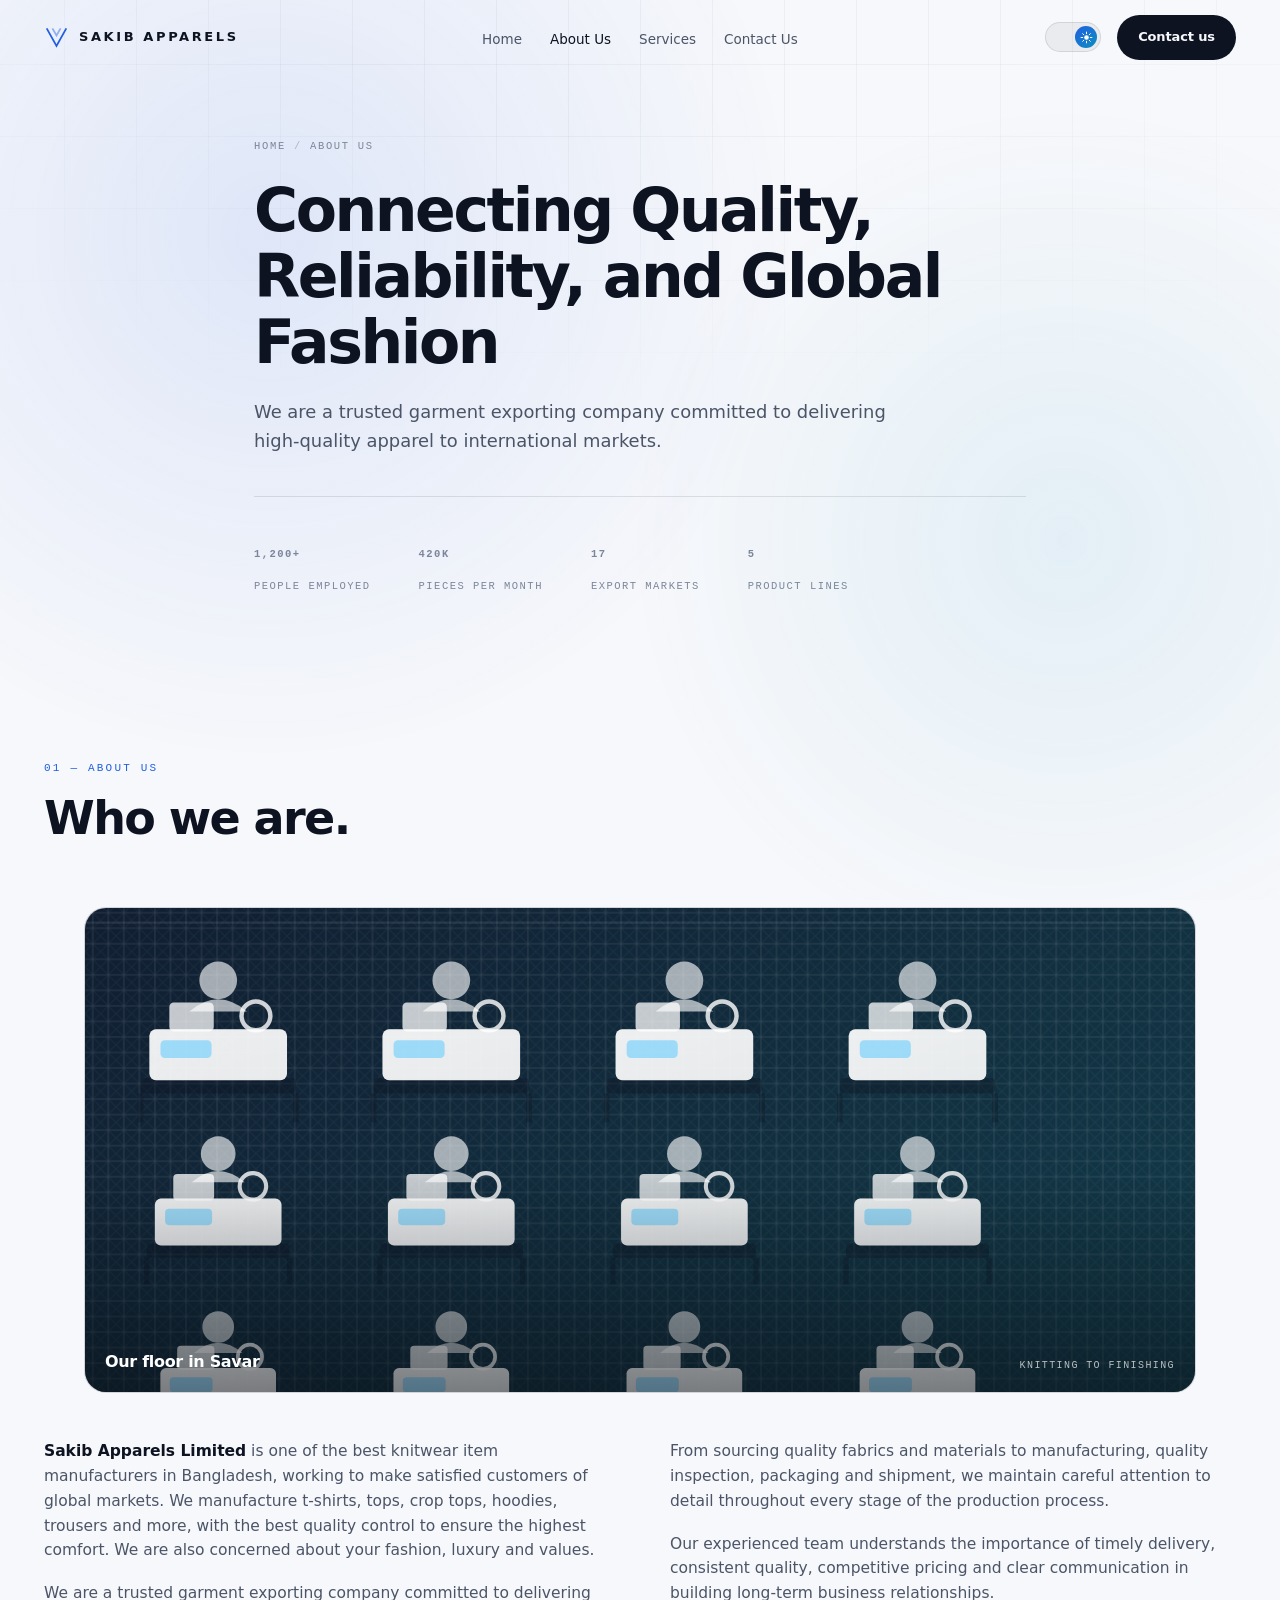
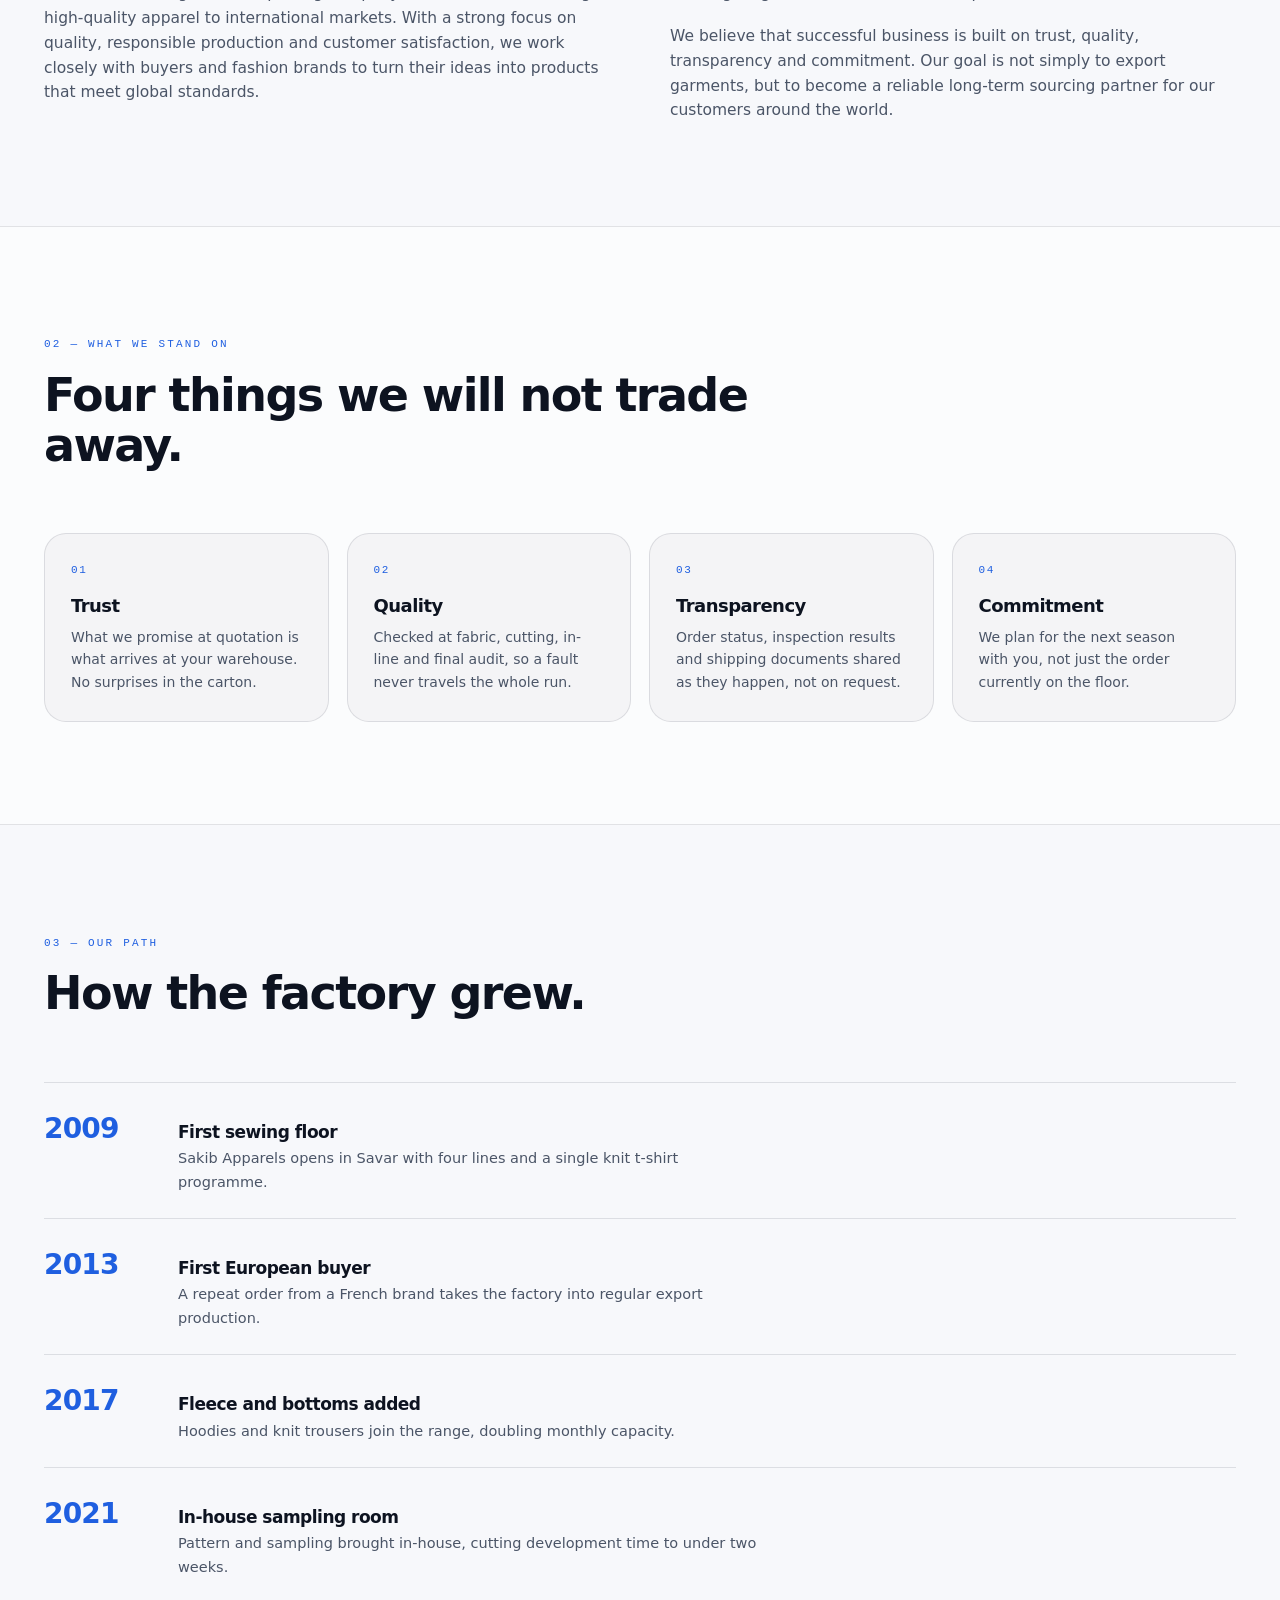
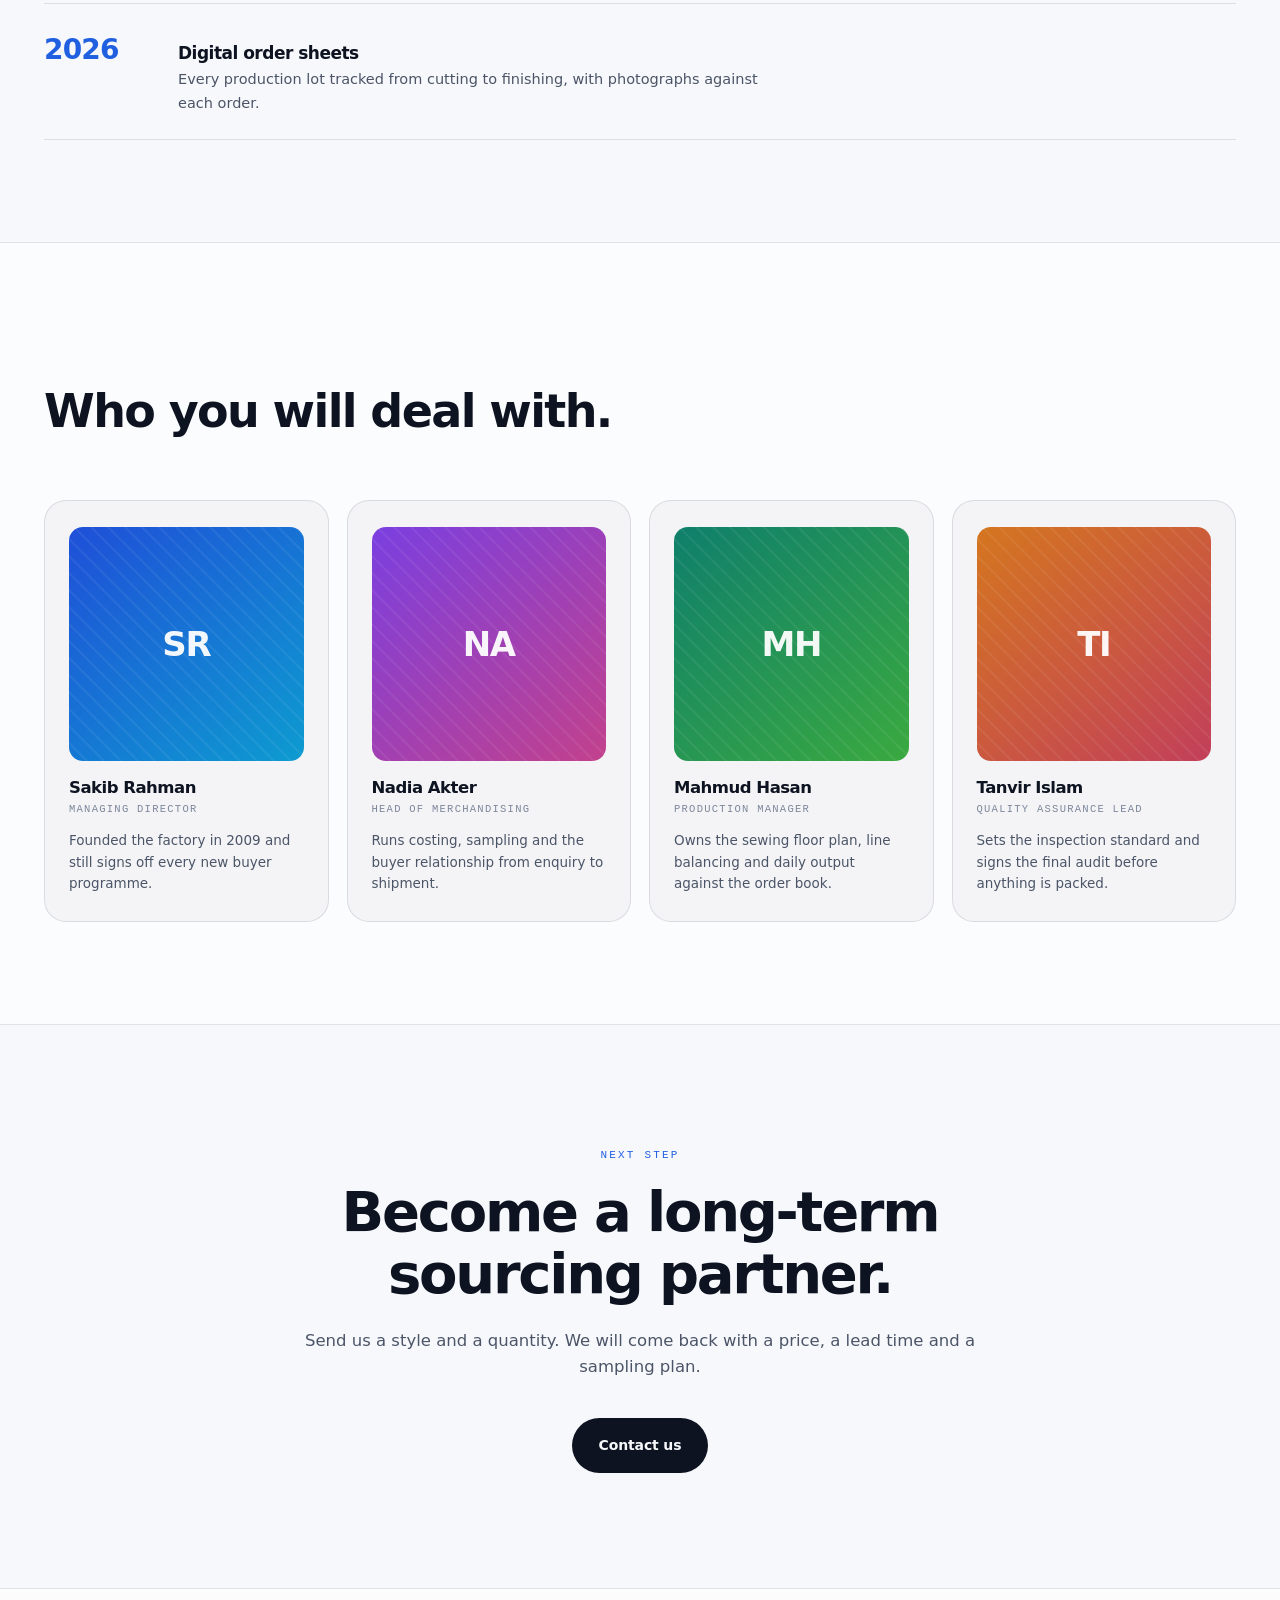
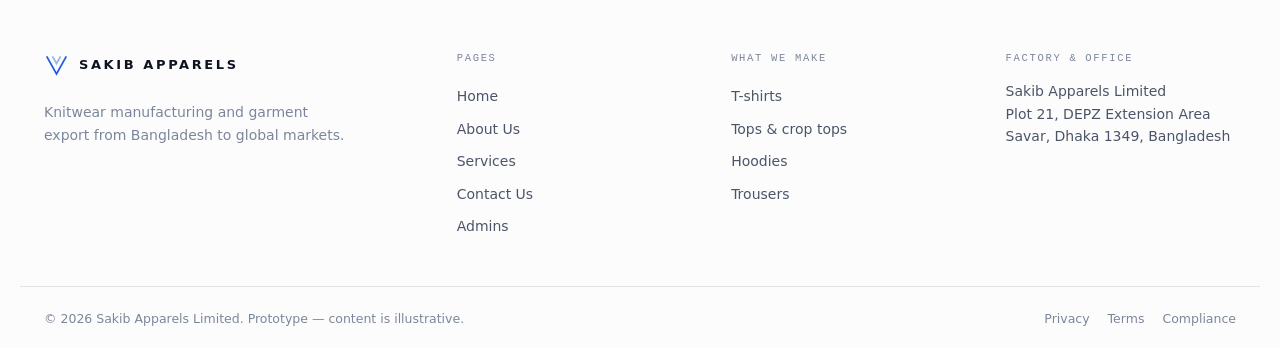
==== commit 1338eca5: "Add files via upload" ====
--- a/about.html
+++ b/about.html
@@ -128,6 +128,11 @@
       <h2 class="section__title" data-split>Who we are.</h2>
     </div>
 
+    <figure class="media media--wide" data-reveal style="margin-bottom:clamp(28px,4vw,46px)">
+      <img src="assets/img/factory-floor.svg" alt="Sewing lines on the Sakib Apparels floor in Savar" loading="lazy" width="1000" height="750" />
+      <figcaption class="media__cap"><b>Our floor in Savar</b><span>Knitting to finishing</span></figcaption>
+    </figure>
+
     <div class="split">
       <div class="prose" data-reveal>
         <p>
--- a/styles.css
+++ b/styles.css
@@ -470,6 +470,70 @@
 .scroll-hint__line::after{ content:""; position:absolute; inset:0; background:var(--accent);
   animation:scrollRun 2.2s var(--ease-io) infinite; }
 @keyframes scrollRun{ 0%{ transform:translateY(-100%);} 60%,100%{ transform:translateY(100%);} }
+
+/* =========================================================
+   MEDIA
+   Every .media is a fixed-ratio frame, so swapping the vector
+   artwork for a real photograph needs no layout change.
+   ========================================================= */
+.media{
+  position:relative; display:block; overflow:hidden;
+  border-radius:var(--r-lg); border:1px solid var(--line);
+  background:var(--surface-2); aspect-ratio:4/3;
+}
+.media img{
+  width:100%; height:100%; object-fit:cover; display:block;
+  transition:transform .8s var(--ease-out);
+}
+.media--portrait{ aspect-ratio:9/11; }
+.media--square{ aspect-ratio:1/1; }
+.media--wide{ aspect-ratio:16/7; }
+.media::after{
+  content:""; position:absolute; inset:0; pointer-events:none;
+  background:linear-gradient(180deg, transparent 55%, rgba(6,9,14,.55));
+  opacity:.9;
+}
+.media--plain::after{ display:none; }
+a:hover > .media img,
+.gallery__item:hover .media img,
+.work__item:hover .media img{ transform:scale(1.06); }
+
+.media__cap{
+  position:absolute; left:0; right:0; bottom:0; z-index:2;
+  padding:18px 20px; display:flex; align-items:flex-end;
+  justify-content:space-between; gap:12px;
+}
+.media__cap b{ font-size:16px; font-weight:600; color:#fff; letter-spacing:-.02em; }
+.media__cap span{
+  font-family:var(--font-mono); font-size:10px; letter-spacing:.14em;
+  text-transform:uppercase; color:rgba(255,255,255,.7);
+}
+
+/* ---------- Product gallery ---------- */
+.gallery{ display:grid; grid-template-columns:repeat(auto-fit,minmax(230px,1fr)); gap:18px; }
+.gallery__item{
+  display:block; transition:transform .5s var(--ease-out);
+}
+.gallery__item:hover{ transform:translateY(-6px); }
+.gallery__item h3{ font-size:17px; margin:16px 0 6px; }
+.gallery__item p{ color:var(--text-2); font-size:14px; }
+
+/* ---------- Banner strip ---------- */
+.banner{
+  position:relative; overflow:hidden; border-block:1px solid var(--line);
+  min-height:clamp(180px,26vw,300px); display:grid; place-items:center; text-align:center;
+}
+.banner img{
+  position:absolute; inset:0; width:100%; height:100%; object-fit:cover;
+  opacity:.5;
+}
+.banner__inner{ position:relative; z-index:2; padding:clamp(40px,6vw,70px) var(--gutter); max-width:760px; }
+.banner__inner h2{ font-size:clamp(24px,3.4vw,40px); letter-spacing:-.035em; margin-bottom:14px; color:#fff; }
+.banner__inner p{ color:rgba(255,255,255,.78); font-size:15.5px; margin-bottom:26px; }
+
+/* hero image column */
+.hero__media{ position:relative; width:100%; max-width:520px; margin-inline:auto; }
+.hero__media .media{ box-shadow:var(--shadow-lg); }
 
 /* =========================================================
    SUBHERO (inner pages)
@@ -627,7 +691,7 @@
 }
 .work__item:hover{ border-color:var(--line-strong); box-shadow:var(--shadow-lg); transform:translateY(-4px); }
 .work__item--rev .work__panel{ order:2; }
-.work__panel{ position:relative; min-height:280px; display:grid; place-items:center; overflow:hidden; }
+.work__panel{ position:relative; min-height:280px; overflow:hidden; border-radius:0; border:0; margin:0; }
 .work__panel::after{
   content:""; position:absolute; inset:0;
   background:repeating-linear-gradient(45deg, rgba(255,255,255,.05) 0 2px, transparent 2px 10px);
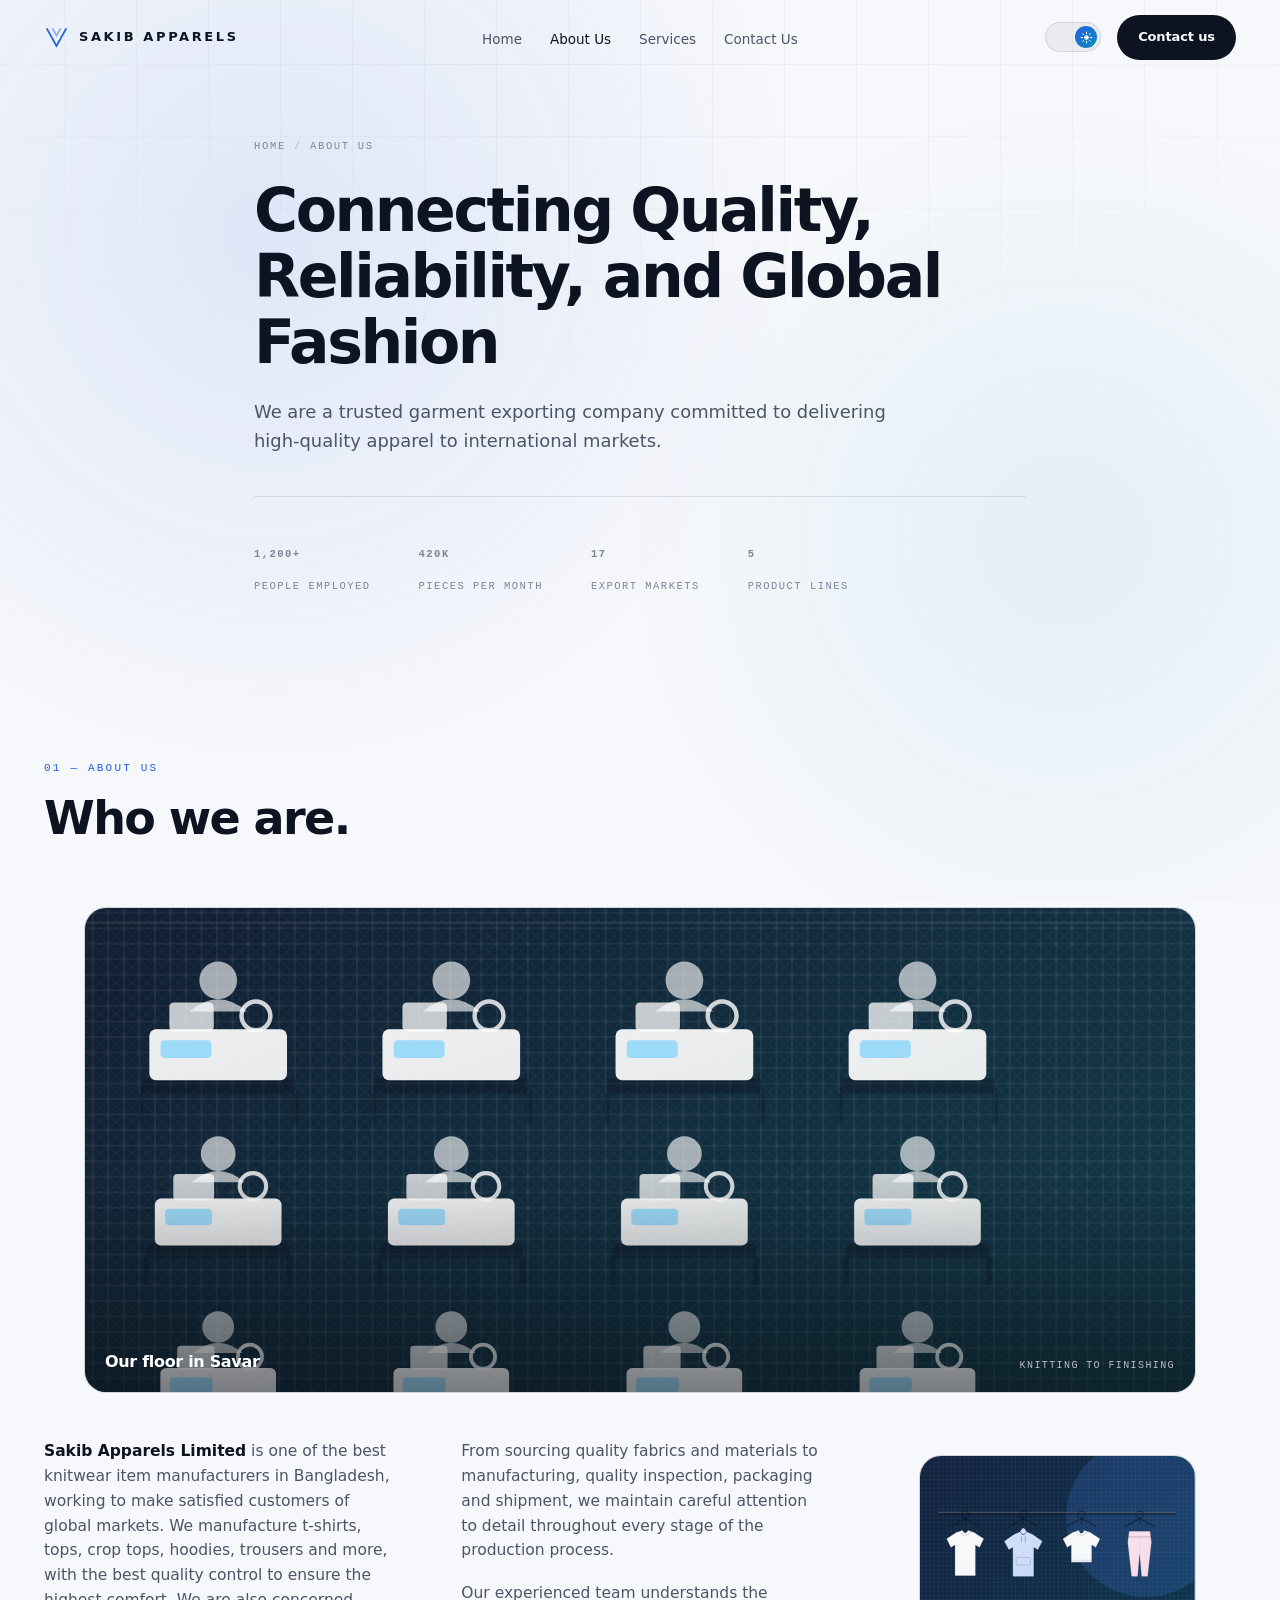
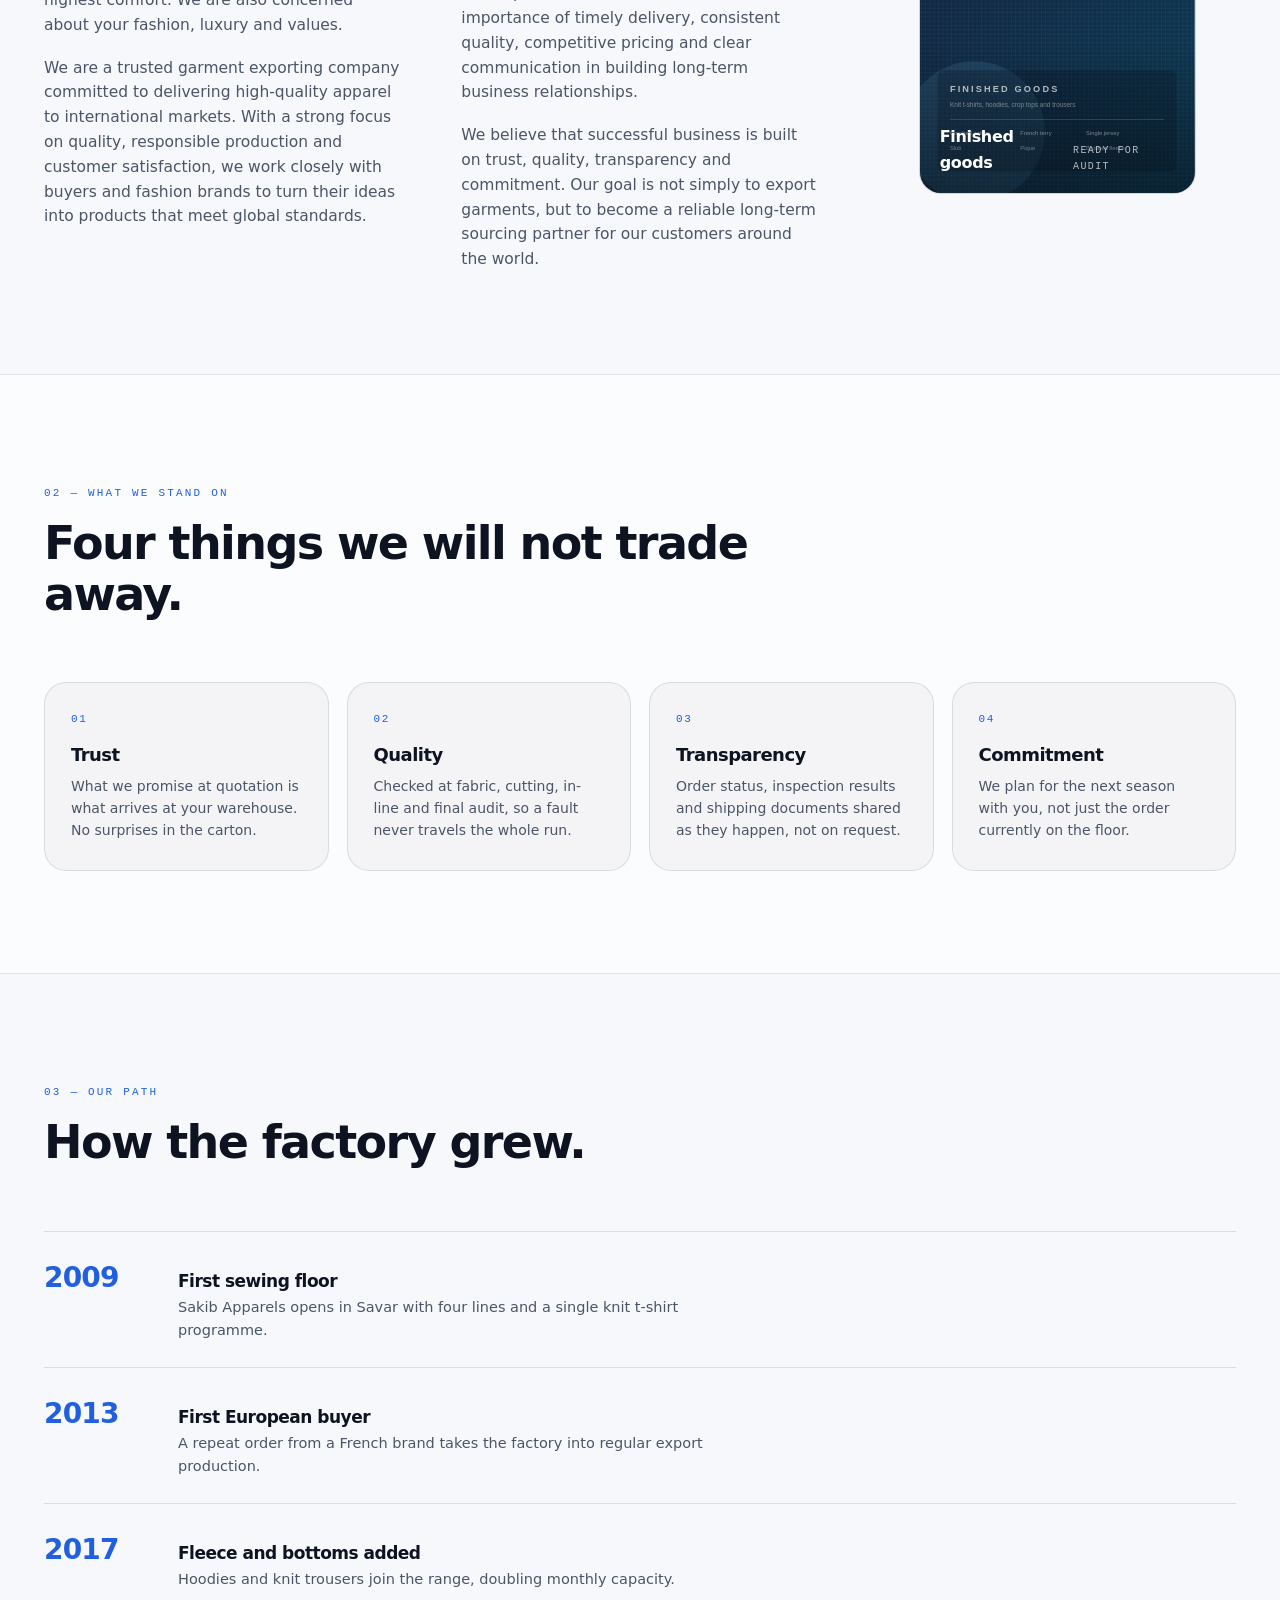
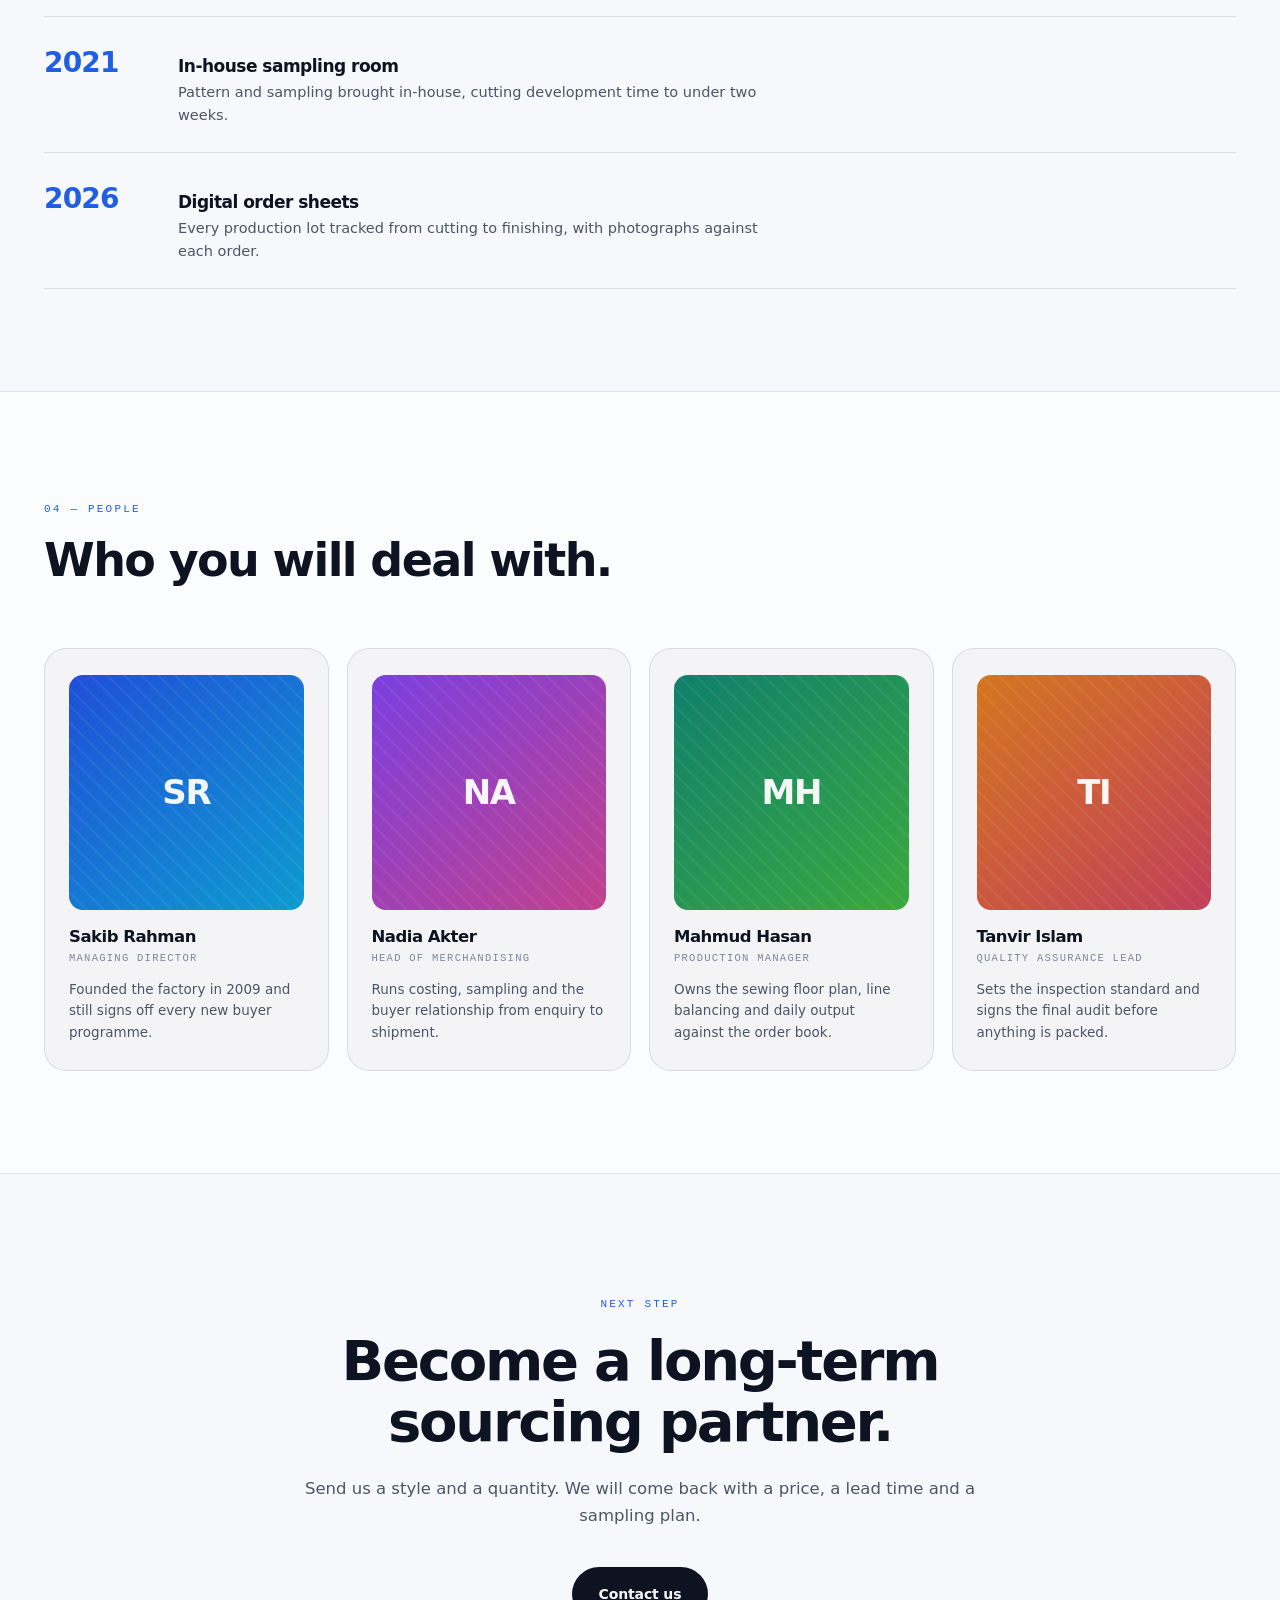
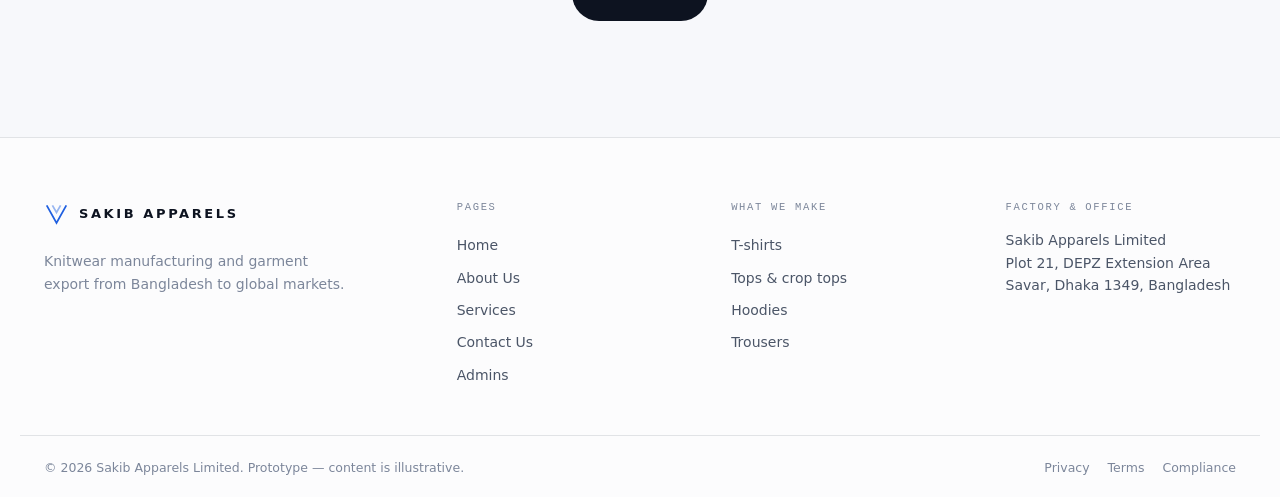
==== commit 42dd6507: "Add files via upload" ====
--- a/about.html
+++ b/about.html
@@ -129,7 +129,7 @@
     </div>
 
     <figure class="media media--wide" data-reveal style="margin-bottom:clamp(28px,4vw,46px)">
-      <img src="assets/img/factory-floor.svg" alt="Sewing lines on the Sakib Apparels floor in Savar" loading="lazy" width="1000" height="750" />
+      <img src="assets/img/factory-floor.svg" data-photo="assets/photos/factory-floor.jpg" alt="Sewing lines on the Sakib Apparels floor in Savar" loading="lazy" width="1000" height="750" />
       <figcaption class="media__cap"><b>Our floor in Savar</b><span>Knitting to finishing</span></figcaption>
     </figure>
 
@@ -165,6 +165,11 @@
           long-term sourcing partner for our customers around the world.
         </p>
       </div>
+
+      <figure class="media media--portrait" data-reveal data-delay="200">
+        <img src="assets/img/hero-garments.svg" data-photo="assets/photos/finished-goods.jpg" alt="Finished knitwear on the rail before packing" loading="lazy" width="900" height="1100" />
+        <figcaption class="media__cap"><b>Finished goods</b><span>Ready for audit</span></figcaption>
+      </figure>
     </div>
   </div>
 </section>
--- a/styles.css
+++ b/styles.css
@@ -534,6 +534,97 @@
 /* hero image column */
 .hero__media{ position:relative; width:100%; max-width:520px; margin-inline:auto; }
 .hero__media .media{ box-shadow:var(--shadow-lg); }
+
+/* ---------- Hero background: inside the factory ----------
+   The scrim is built from --bg, so it darkens the artwork in the dark
+   theme and lightens it in the light one — the hero copy stays legible
+   either way without a second image. */
+.hero{ position:relative; isolation:isolate; overflow:hidden; }
+.hero__bg{ position:absolute; inset:0; z-index:-1; }
+.hero__bg img{
+  width:100%; height:100%; object-fit:cover; object-position:60% 55%;
+  transform:scale(1.04);
+}
+.hero__bg::after{
+  content:""; position:absolute; inset:0;
+  background:
+    linear-gradient(96deg,
+      color-mix(in srgb, var(--bg) 96%, transparent) 0%,
+      color-mix(in srgb, var(--bg) 74%, transparent) 26%,
+      color-mix(in srgb, var(--bg) 34%, transparent) 60%,
+      color-mix(in srgb, var(--bg) 52%, transparent) 100%),
+    linear-gradient(to bottom,
+      color-mix(in srgb, var(--bg) 62%, transparent) 0%,
+      transparent 26%,
+      transparent 62%,
+      color-mix(in srgb, var(--bg) 88%, transparent) 100%);
+}
+:root[data-theme="light"] .hero__bg img{ opacity:.55; }
+
+/* A real photograph is busier and brighter than the vector, so it gets a
+   heavier, warmer scrim to keep the headline readable over the highlights. */
+.hero__bg.is-photo img{ filter:saturate(.92) contrast(1.04); }
+.hero__bg.is-photo::after{
+  background:
+    linear-gradient(96deg,
+      color-mix(in srgb, var(--bg) 97%, transparent) 0%,
+      color-mix(in srgb, var(--bg) 88%, transparent) 30%,
+      color-mix(in srgb, var(--bg) 58%, transparent) 62%,
+      color-mix(in srgb, var(--bg) 72%, transparent) 100%),
+    linear-gradient(to bottom,
+      color-mix(in srgb, var(--bg) 70%, transparent) 0%,
+      color-mix(in srgb, var(--bg) 30%, transparent) 30%,
+      color-mix(in srgb, var(--bg) 40%, transparent) 62%,
+      color-mix(in srgb, var(--bg) 94%, transparent) 100%);
+}
+:root[data-theme="light"] .hero__bg.is-photo img{ opacity:.4; }
+
+@media (max-width:1080px){
+  .hero__bg.is-photo::after{
+    background:
+      linear-gradient(to bottom,
+        color-mix(in srgb, var(--bg) 84%, transparent) 0%,
+        color-mix(in srgb, var(--bg) 74%, transparent) 42%,
+        color-mix(in srgb, var(--bg) 62%, transparent) 72%,
+        color-mix(in srgb, var(--bg) 94%, transparent) 100%);
+  }
+}
+
+/* the column holds the orbit and the floating figures, over the photo */
+.hero__cards{ position:relative; width:100%; aspect-ratio:1/1; max-width:520px; margin-inline:auto; }
+
+/* the rings sit on a photograph now, so they need more presence than
+   they had against the flat background */
+.hero__cards .orbit__ring{ border-color:color-mix(in srgb, var(--text) 20%, transparent); }
+.hero__cards .orbit__ring--2{ border-color:color-mix(in srgb, var(--text) 14%, transparent); }
+.hero__cards .orbit__ring--3{ border-color:color-mix(in srgb, var(--text) 10%, transparent); }
+.hero__cards .orbit__core{ box-shadow:0 26px 60px -18px rgba(0,0,0,.65); }
+.hero__cards .orbit__node{ box-shadow:0 0 16px var(--glow-b); }
+
+/* stacked layout: the copy sits over the image, so the scrim goes
+   vertical instead of horizontal */
+@media (max-width:1080px){
+  .hero__bg img{ object-position:62% 50%; }
+  .hero__cards{ max-width:440px; }   /* stays square so the orbit reads */
+  .hero__bg::after{
+    background:
+      linear-gradient(to bottom,
+        color-mix(in srgb, var(--bg) 74%, transparent) 0%,
+        color-mix(in srgb, var(--bg) 58%, transparent) 40%,
+        color-mix(in srgb, var(--bg) 40%, transparent) 70%,
+        color-mix(in srgb, var(--bg) 88%, transparent) 100%);
+  }
+}
+@media (max-width:600px){
+  .hero__bg::after{
+    background:
+      linear-gradient(to bottom,
+        color-mix(in srgb, var(--bg) 82%, transparent) 0%,
+        color-mix(in srgb, var(--bg) 72%, transparent) 50%,
+        color-mix(in srgb, var(--bg) 92%, transparent) 100%);
+  }
+  .hero__cards{ max-width:360px; }
+}
 
 /* =========================================================
    SUBHERO (inner pages)
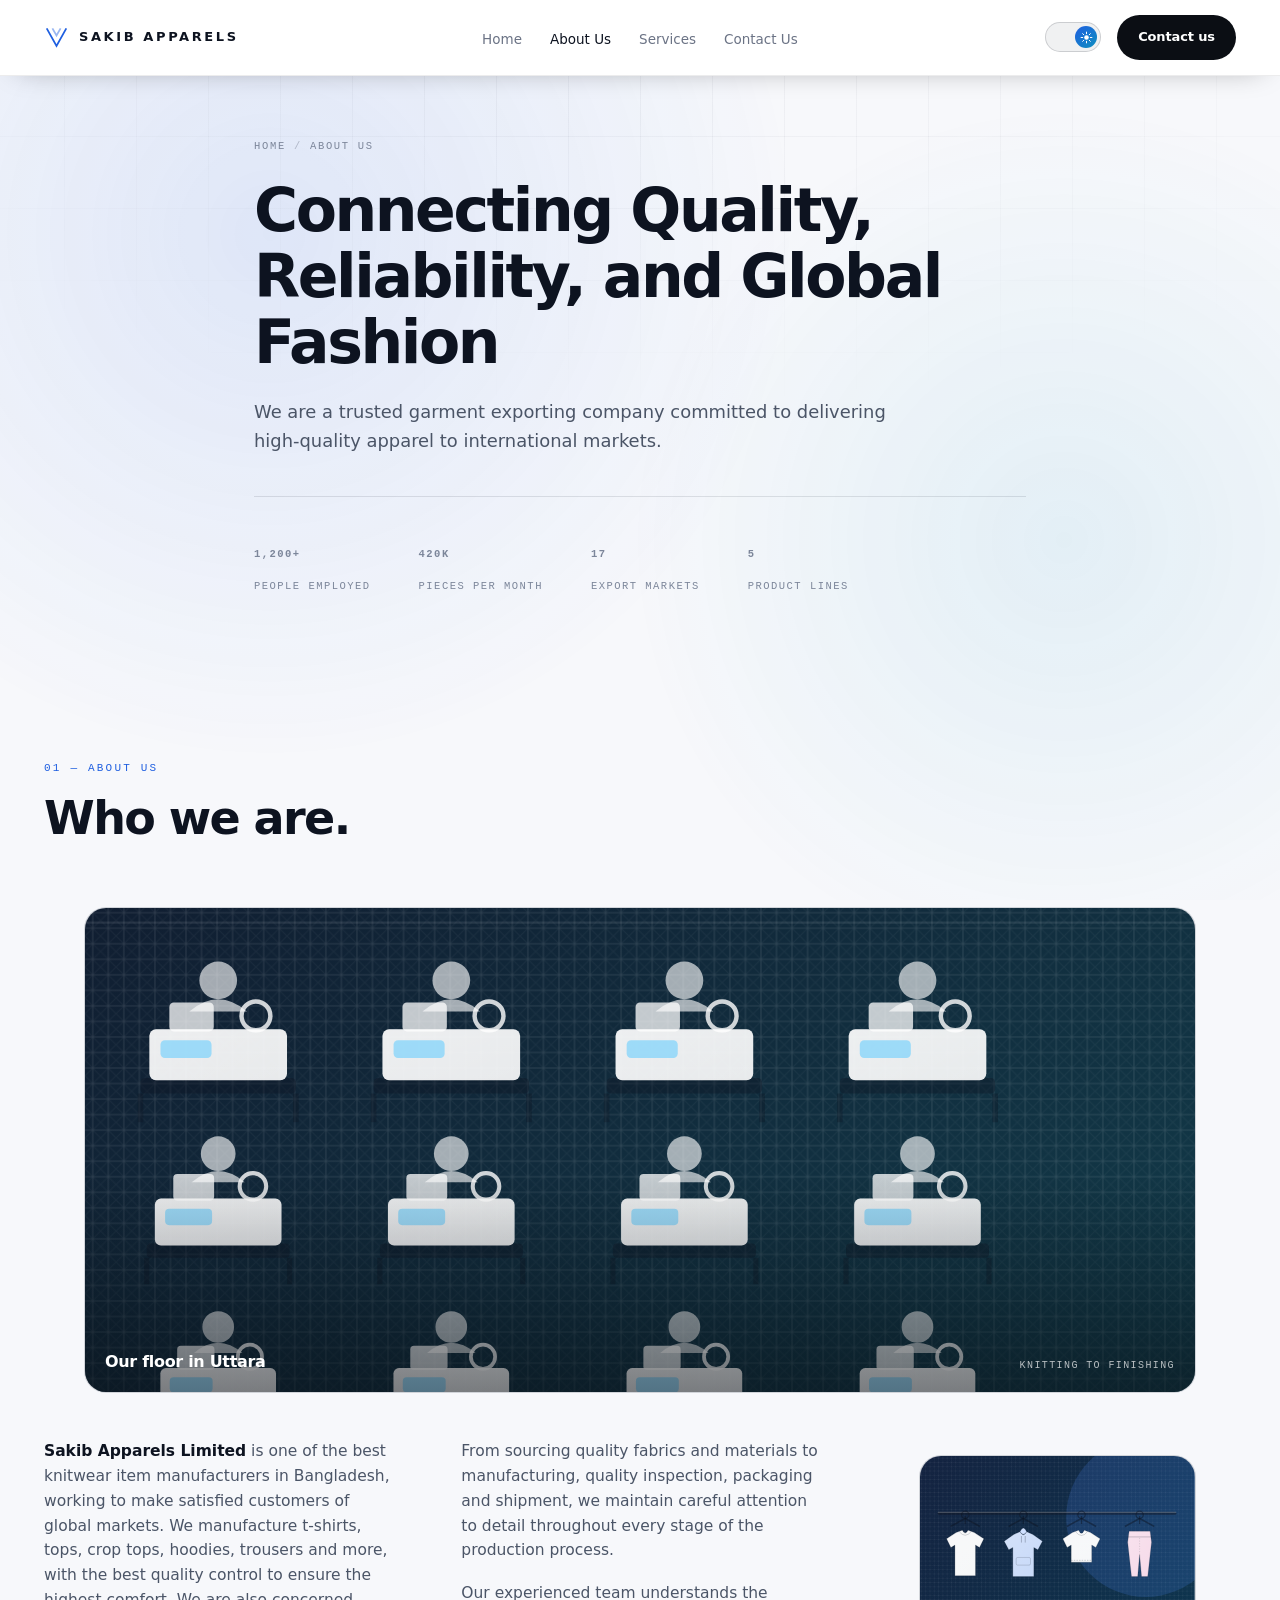
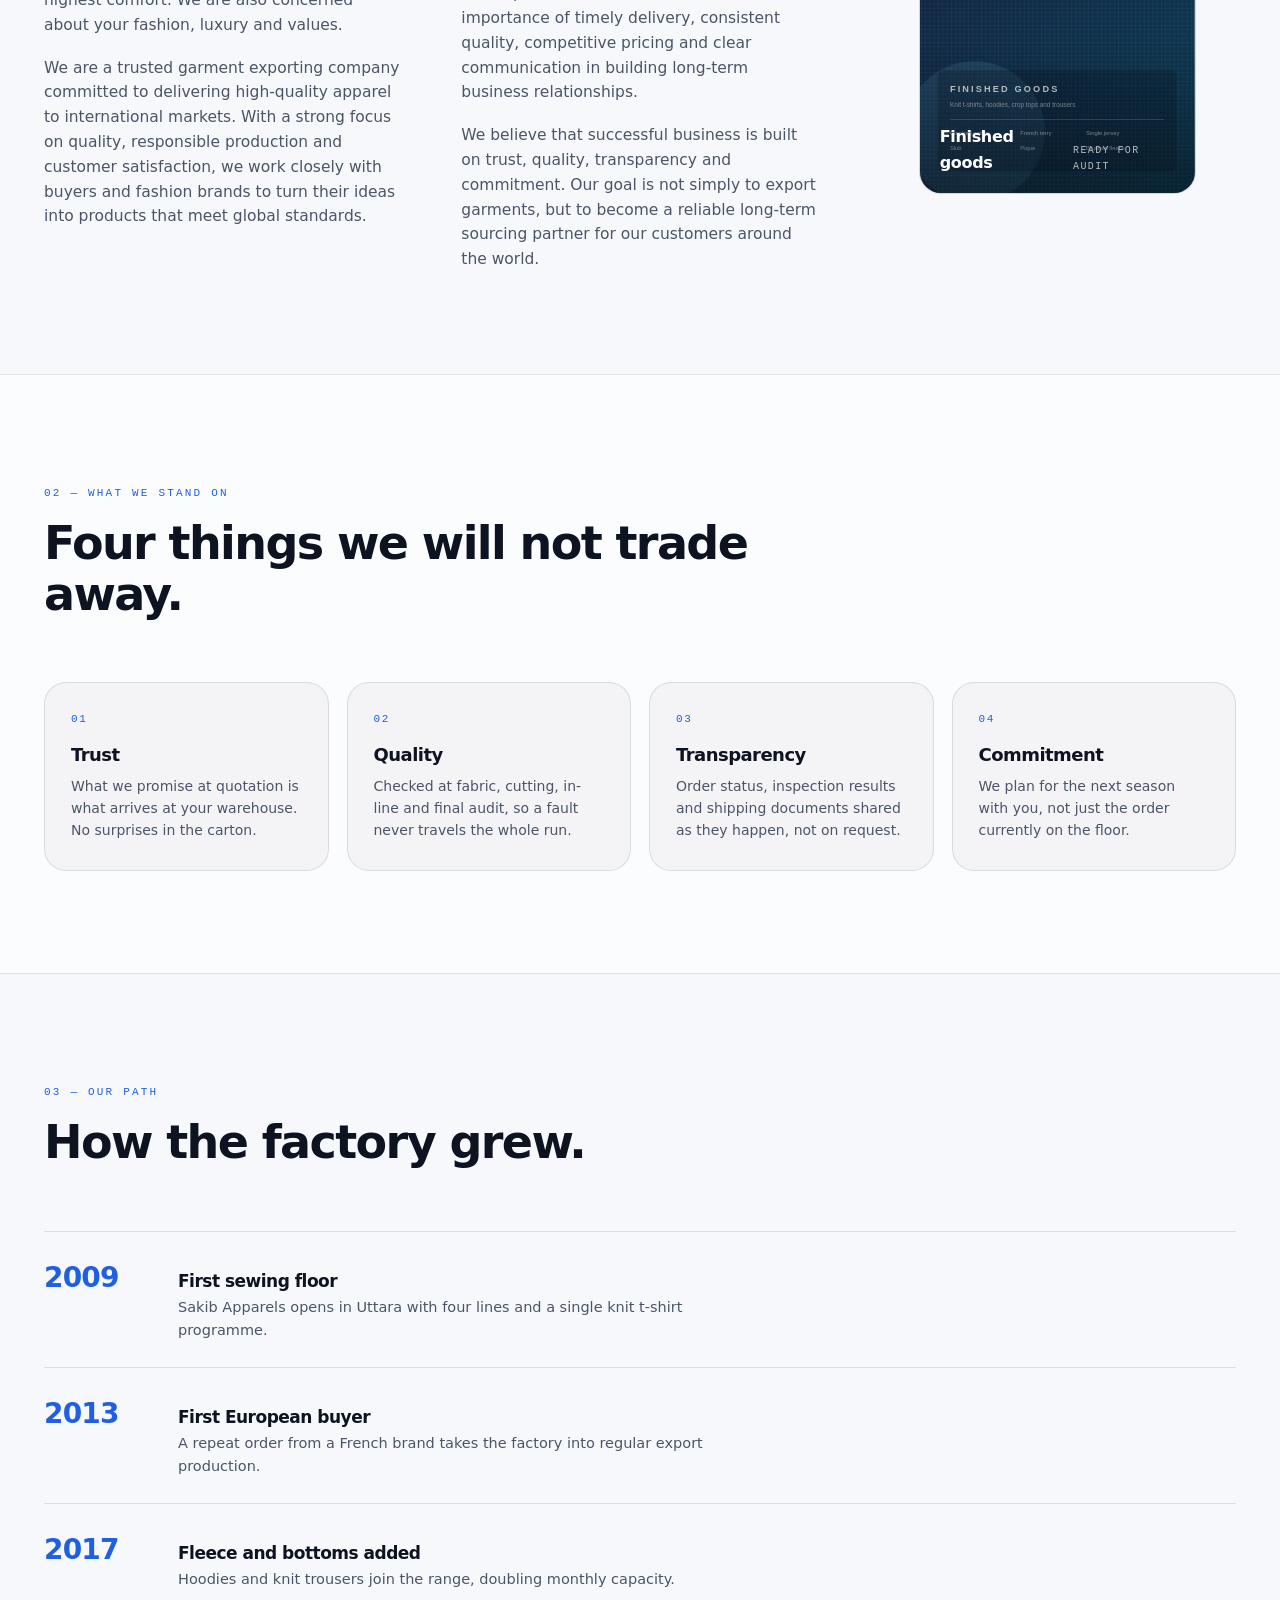
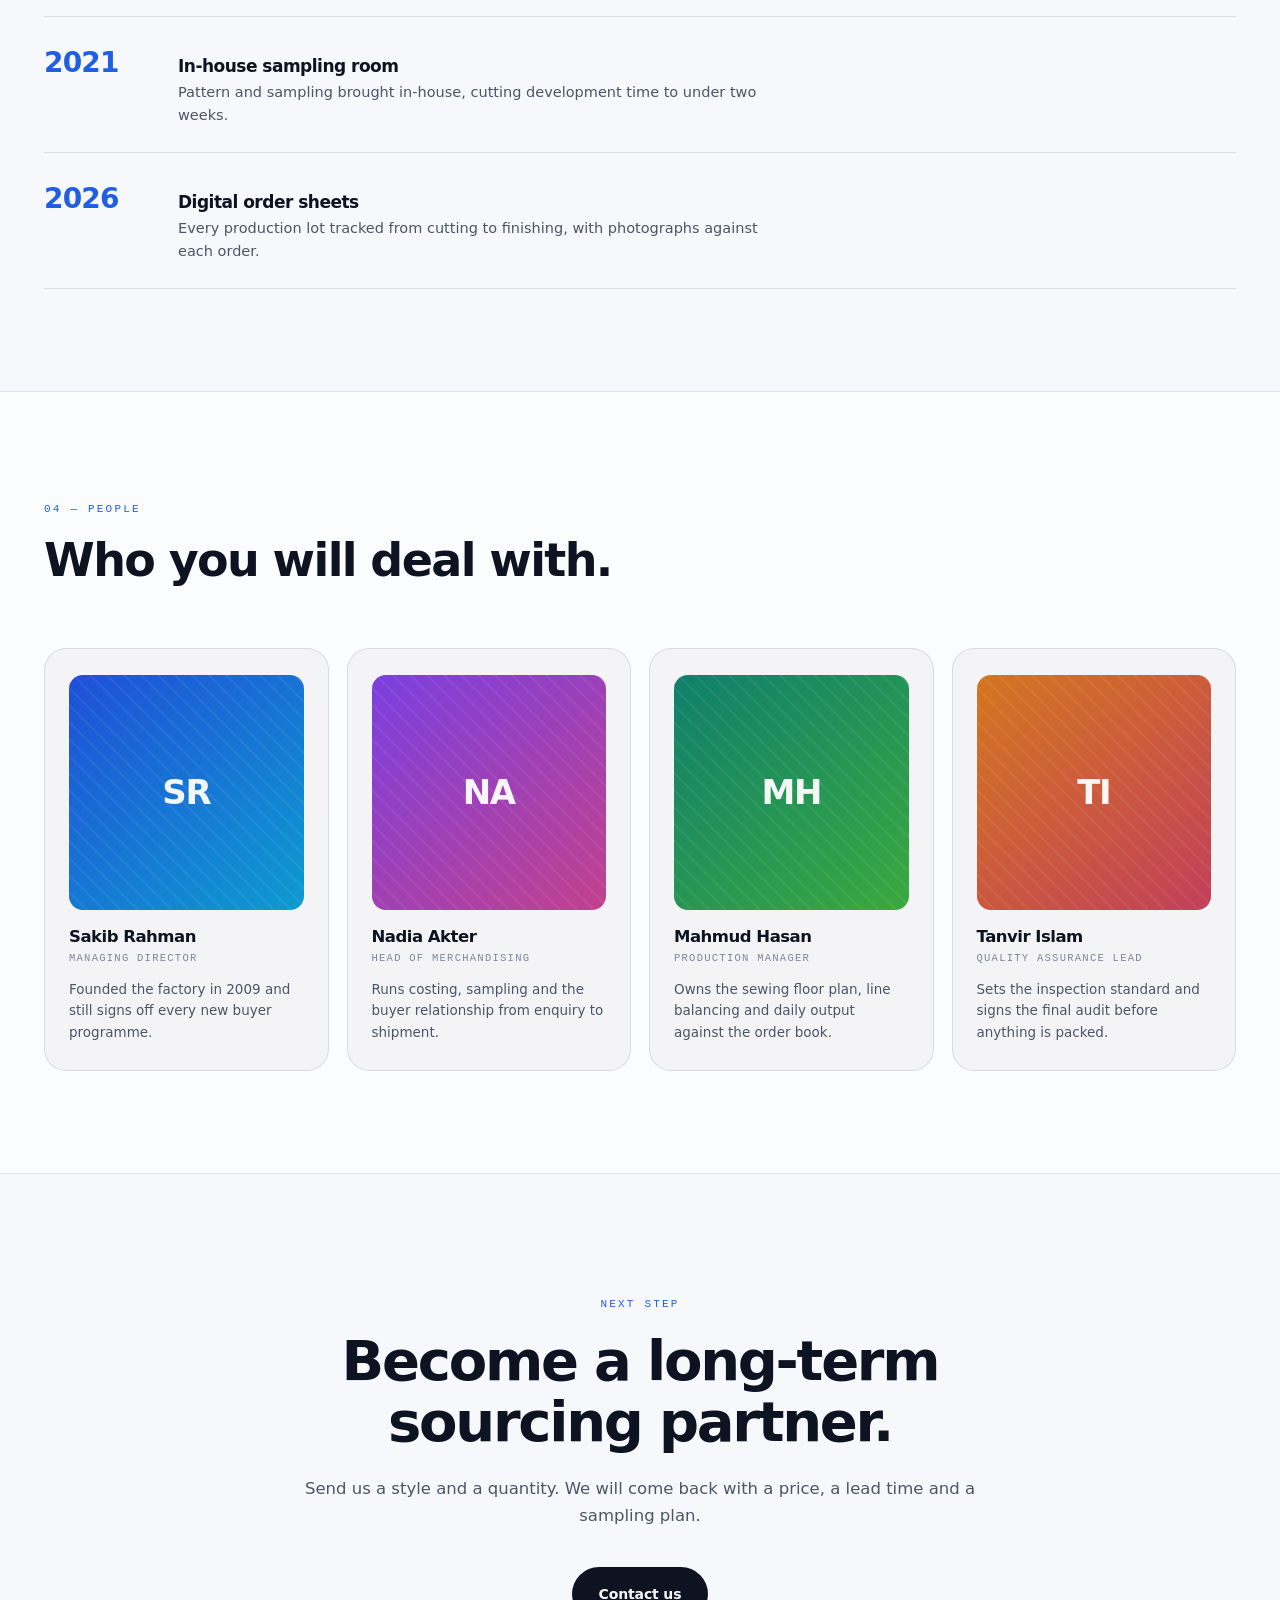
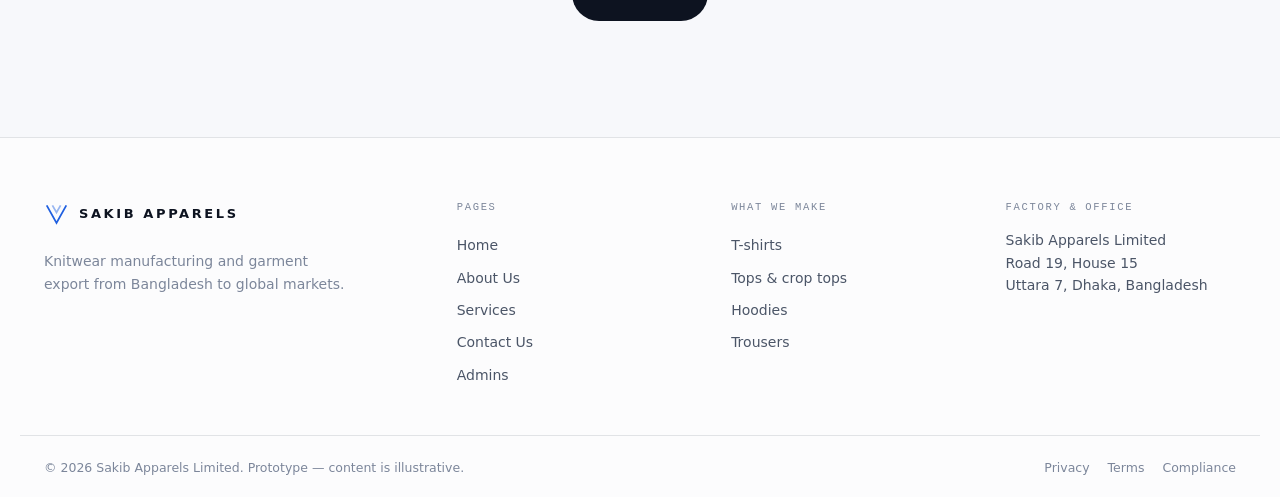
==== commit e2b624aa: "Add files via upload" ====
--- a/about.html
+++ b/about.html
@@ -93,8 +93,8 @@
     <a href="admin.html" data-drawer-link>Admins</a>
   </nav>
   <div class="drawer__meta">
-    <span>info@sakibapparels.example</span>
-    <span>+880 2 5566 0148</span>
+    <span>sakibapprelsltd@gmail.com</span>
+    <span>01819550355</span>
   </div>
 </div>
 
@@ -129,8 +129,8 @@
     </div>
 
     <figure class="media media--wide" data-reveal style="margin-bottom:clamp(28px,4vw,46px)">
-      <img src="assets/img/factory-floor.svg" data-photo="assets/photos/factory-floor.jpg" alt="Sewing lines on the Sakib Apparels floor in Savar" loading="lazy" width="1000" height="750" />
-      <figcaption class="media__cap"><b>Our floor in Savar</b><span>Knitting to finishing</span></figcaption>
+      <img src="assets/img/factory-floor.svg" data-photo="assets/photos/factory-floor.jpg" alt="Sewing lines on the Sakib Apparels floor in Uttara" loading="lazy" width="1000" height="750" />
+      <figcaption class="media__cap"><b>Our floor in Uttara</b><span>Knitting to finishing</span></figcaption>
     </figure>
 
     <div class="split">
@@ -218,7 +218,7 @@
     <div class="milestones">
       <div class="milestone" data-reveal>
         <span class="milestone__year">2009</span>
-        <div><h3>First sewing floor</h3><p>Sakib Apparels opens in Savar with four lines and a single knit t-shirt programme.</p></div>
+        <div><h3>First sewing floor</h3><p>Sakib Apparels opens in Uttara with four lines and a single knit t-shirt programme.</p></div>
       </div>
       <div class="milestone" data-reveal data-delay="60">
         <span class="milestone__year">2013</span>
@@ -328,7 +328,7 @@
 
     <div class="footer__col">
       <h4>Factory &amp; office</h4>
-      <p>Sakib Apparels Limited<br />Plot 21, DEPZ Extension Area<br />Savar, Dhaka 1349, Bangladesh</p>
+      <p>Sakib Apparels Limited<br />Road 19, House 15<br />Uttara 7, Dhaka, Bangladesh</p>
     </div>
   </div>
 
--- a/styles.css
+++ b/styles.css
@@ -216,35 +216,38 @@
 .header{
   position:fixed; top:0; left:0; right:0; z-index:110;
   height:var(--header-h);
-  border-bottom:1px solid transparent;
+  background:#fff;
+  border-bottom:1px solid rgba(13,19,32,.08);
+  box-shadow:0 8px 30px -18px rgba(0,0,0,.4);
   transform:translateY(-100%);
   animation:headerIn .8s var(--ease-out) .3s forwards;
-  transition:height .35s var(--ease-out), background-color .4s, border-color .4s, transform .4s var(--ease-out);
+  transition:height .35s var(--ease-out), box-shadow .4s, transform .4s var(--ease-out);
 }
 @keyframes headerIn{ to{ transform:translateY(0); } }
 .header.is-stuck{
-  background:color-mix(in srgb, var(--bg) 76%, transparent);
-  backdrop-filter:blur(14px) saturate(160%);
-  -webkit-backdrop-filter:blur(14px) saturate(160%);
-  border-bottom-color:var(--line);
   height:64px;
+  box-shadow:0 12px 34px -16px rgba(0,0,0,.45);
 }
 .header.is-hidden{ transform:translateY(-100%); animation:none; }
 .header__inner{ height:100%; display:flex; align-items:center; justify-content:space-between; gap:20px; }
 
+/* Fixed white bar, fixed dark text — the header reads the same in both
+   themes and over any hero content behind it, rather than following
+   var(--text)/var(--bg), which would go invisible on a white bar in the
+   dark theme. */
 .brand{ display:inline-flex; align-items:center; gap:10px; flex:none; }
 .brand__mark{ width:25px; height:25px; color:var(--accent); overflow:visible; }
 .brand:hover .brand__mark{ animation:markPop .6s var(--ease-spring); }
 @keyframes markPop{ 40%{ transform:translateY(-4px) rotate(-6deg); } }
-.brand__word{ font-weight:700; letter-spacing:.2em; font-size:13px; white-space:nowrap; }
+.brand__word{ font-weight:700; letter-spacing:.2em; font-size:13px; white-space:nowrap; color:#0d1320; }
 
 .nav{ display:flex; align-items:center; gap:2px; }
 .nav__link{
   position:relative; display:block; overflow:hidden; height:18px;
-  padding:0 13px; font-size:13.5px; color:var(--text-2); font-weight:500; white-space:nowrap;
+  padding:0 13px; font-size:13.5px; color:#6b7385; font-weight:500; white-space:nowrap;
 }
 .nav__link span{ display:block; transition:transform .4s var(--ease-out); }
-.nav__link span:last-child{ color:var(--text); }
+.nav__link span:last-child{ color:#0d1320; }
 .nav__link:hover span{ transform:translateY(-18px); }
 .nav__link::after{
   content:""; position:absolute; left:13px; right:13px; bottom:-6px; height:1px;
@@ -252,18 +255,19 @@
   transition:transform .4s var(--ease-out);
 }
 .nav__link:hover::after,.nav__link.is-current::after{ transform:scaleX(1); transform-origin:left; }
-.nav__link.is-current span{ color:var(--text); }
+.nav__link.is-current span{ color:#0d1320; }
 
 .header__actions{ display:flex; align-items:center; gap:12px; flex:none; }
+.header .btn--solid{ background:#0b0e14; color:#fff; }
 
 /* ---------- Theme toggle ---------- */
 .theme-toggle{ padding:4px; border-radius:var(--r-full); flex:none; }
 .theme-toggle__track{
   display:block; position:relative; width:56px; height:30px; border-radius:var(--r-full);
-  background:var(--surface-2); border:1px solid var(--line);
+  background:rgba(13,19,32,.06); border:1px solid rgba(13,19,32,.16);
   transition:background-color .4s var(--ease-io), border-color .4s;
 }
-.theme-toggle:hover .theme-toggle__track{ border-color:var(--line-strong); }
+.theme-toggle:hover .theme-toggle__track{ border-color:rgba(13,19,32,.32); }
 .theme-toggle__thumb{
   position:absolute; top:3px; left:3px; width:22px; height:22px; border-radius:50%;
   background:linear-gradient(140deg,var(--accent),var(--accent-2));
@@ -281,7 +285,7 @@
 /* ---------- Burger ---------- */
 .burger{ display:none; width:36px; height:36px; position:relative; flex:none; }
 .burger span{
-  position:absolute; left:8px; right:8px; height:1.6px; background:var(--text); border-radius:2px;
+  position:absolute; left:8px; right:8px; height:1.6px; background:#0d1320; border-radius:2px;
   transition:transform .35s var(--ease-out), opacity .2s;
 }
 .burger span:nth-child(1){ top:13px; }
@@ -388,10 +392,9 @@
    HERO (home)
    ========================================================= */
 .hero{ position:relative; padding:calc(var(--header-h) + 70px) 0 84px; }
-.hero__inner{
-  display:grid; grid-template-columns:minmax(0,1.08fr) minmax(0,.92fr);
-  gap:56px; align-items:center;
-}
+/* single column now that the orbit and stat cards are gone */
+.hero__inner{ display:grid; gap:56px; align-items:center; }
+.hero__copy{ max-width:64ch; }
 .hero__title{ font-size:clamp(34px,5.4vw,70px); letter-spacing:-.038em; margin-bottom:22px; }
 .hero__lede{ font-size:clamp(15px,1.3vw,18px); color:var(--text-2); max-width:52ch; margin-bottom:32px; }
 .hero__cta{ display:flex; flex-wrap:wrap; gap:12px; margin-bottom:48px; }
@@ -542,89 +545,89 @@
 .hero{ position:relative; isolation:isolate; overflow:hidden; }
 .hero__bg{ position:absolute; inset:0; z-index:-1; }
 .hero__bg img{
+  position:absolute; inset:0;
   width:100%; height:100%; object-fit:cover; object-position:60% 55%;
-  transform:scale(1.04);
-}
-.hero__bg::after{
-  content:""; position:absolute; inset:0;
-  background:
-    linear-gradient(96deg,
-      color-mix(in srgb, var(--bg) 96%, transparent) 0%,
-      color-mix(in srgb, var(--bg) 74%, transparent) 26%,
-      color-mix(in srgb, var(--bg) 34%, transparent) 60%,
-      color-mix(in srgb, var(--bg) 52%, transparent) 100%),
-    linear-gradient(to bottom,
-      color-mix(in srgb, var(--bg) 62%, transparent) 0%,
-      transparent 26%,
-      transparent 62%,
-      color-mix(in srgb, var(--bg) 88%, transparent) 100%);
-}
-:root[data-theme="light"] .hero__bg img{ opacity:.55; }
-
-/* A real photograph is busier and brighter than the vector, so it gets a
-   heavier, warmer scrim to keep the headline readable over the highlights. */
-.hero__bg.is-photo img{ filter:saturate(.92) contrast(1.04); }
-.hero__bg.is-photo::after{
-  background:
-    linear-gradient(96deg,
-      color-mix(in srgb, var(--bg) 97%, transparent) 0%,
-      color-mix(in srgb, var(--bg) 88%, transparent) 30%,
-      color-mix(in srgb, var(--bg) 58%, transparent) 62%,
-      color-mix(in srgb, var(--bg) 72%, transparent) 100%),
-    linear-gradient(to bottom,
-      color-mix(in srgb, var(--bg) 70%, transparent) 0%,
-      color-mix(in srgb, var(--bg) 30%, transparent) 30%,
-      color-mix(in srgb, var(--bg) 40%, transparent) 62%,
-      color-mix(in srgb, var(--bg) 94%, transparent) 100%);
-}
-:root[data-theme="light"] .hero__bg.is-photo img{ opacity:.4; }
-
-@media (max-width:1080px){
-  .hero__bg.is-photo::after{
-    background:
-      linear-gradient(to bottom,
-        color-mix(in srgb, var(--bg) 84%, transparent) 0%,
-        color-mix(in srgb, var(--bg) 74%, transparent) 42%,
-        color-mix(in srgb, var(--bg) 62%, transparent) 72%,
-        color-mix(in srgb, var(--bg) 94%, transparent) 100%);
-  }
-}
-
-/* the column holds the orbit and the floating figures, over the photo */
-.hero__cards{ position:relative; width:100%; aspect-ratio:1/1; max-width:520px; margin-inline:auto; }
-
-/* the rings sit on a photograph now, so they need more presence than
-   they had against the flat background */
-.hero__cards .orbit__ring{ border-color:color-mix(in srgb, var(--text) 20%, transparent); }
-.hero__cards .orbit__ring--2{ border-color:color-mix(in srgb, var(--text) 14%, transparent); }
-.hero__cards .orbit__ring--3{ border-color:color-mix(in srgb, var(--text) 10%, transparent); }
-.hero__cards .orbit__core{ box-shadow:0 26px 60px -18px rgba(0,0,0,.65); }
-.hero__cards .orbit__node{ box-shadow:0 0 16px var(--glow-b); }
-
-/* stacked layout: the copy sits over the image, so the scrim goes
-   vertical instead of horizontal */
+  opacity:0; transition:opacity 1.1s var(--ease-io);
+}
+.hero__bg img.is-active{ opacity:1; }
+
+/* rotating strapline — all three occupy one grid cell so the block never
+   changes height as they cross-fade */
+.hero__lines{ display:grid; }
+.hero__line{
+  grid-area:1/1; margin:0;
+  opacity:0; transform:translateY(8px); pointer-events:none;
+  transition:opacity .6s var(--ease-out), transform .6s var(--ease-out);
+}
+.hero__line.is-active{ opacity:1; transform:none; pointer-events:auto; }
+/* ---------- Hero photograph: no scrim at all ----------
+   The client wants the factory image completely clear, so nothing is laid
+   over it and nothing dims it. The hero copy carries its own contrast
+   instead: white type with a tight dark shadow, in both themes. */
+.hero__bg::after{ content:none; }
+:root[data-theme="light"] .hero__bg img.is-active{ opacity:1; }
+
+/* White bar behind the hero copy. The photo runs from near-black girders
+   to blown-out skylights, so text laid straight over it — even with a
+   glow — was inconsistent to read. A solid white panel fixes that
+   outright: fixed light background, fixed dark text, same in both themes,
+   regardless of what is behind it in the photo. */
+.hero__copy{
+  position:relative;
+  background:#fff;
+  color:#0d1320;
+  max-width:640px;
+  padding:clamp(28px,4vw,48px) clamp(26px,4vw,50px);
+  border-radius:var(--r-lg);
+  box-shadow:0 34px 80px -30px rgba(0,0,0,.55), 0 2px 0 rgba(0,0,0,.04);
+}
+
+.hero__copy .eyebrow,
+.hero__copy .hero__title,
+.hero__copy .hero__facts dt,
+.hero__copy .hero__facts dd{
+  color:#0d1320;
+  text-shadow:none;
+}
+.hero__copy .hero__line{ text-shadow:none; }   /* colour comes from .hero__lines, not black */
+
+/* larger throughout — the hero is the client's headline moment */
+.hero__title{ font-size:clamp(38px,5.6vw,72px); letter-spacing:-.04em; }
+.hero__lines{ font-size:clamp(17px,1.7vw,21px); line-height:1.55; font-weight:500; color:#3a4256; }
+.hero__copy .eyebrow{
+  font-size:clamp(13px,1.2vw,15px); font-weight:600;
+  padding:9px 18px 9px 14px;
+  background:rgba(13,19,32,.06);
+  border-color:rgba(13,19,32,.2);
+}
+.hero__copy .hero__facts dt{ font-size:12px; font-weight:600; color:#6b7385; }
+.hero__copy .hero__facts dd{ font-size:clamp(26px,3.6vw,34px); }
+.hero__copy .hero__facts{ border-top-color:rgba(13,19,32,.14); }
+
+/* the scroll hint sits directly on the photo, outside the panel — give it
+   its own small white bar so it stays legible too */
+.hero .scroll-hint{
+  width:fit-content; margin-inline:auto;   /* base rule is full-width; shrink to content so the bar hugs it */
+  padding:14px 16px 12px; background:#fff; border-radius:var(--r-md);
+  box-shadow:0 20px 50px -22px rgba(0,0,0,.55);
+  font-size:11px; font-weight:600; color:#0d1320;
+}
+.hero .scroll-hint__line{ background:rgba(13,19,32,.35); }
+
+/* buttons sit on the white panel now — ordinary card-level contrast */
+.hero__cta .btn{ font-size:15.5px; padding:17px 30px; }
+.hero__cta .btn--solid{ background:#0b0e14; color:#fff; text-shadow:none; }
+.hero__cta .btn--ghost{
+  color:#0d1320; border-color:rgba(13,19,32,.3);
+  background:rgba(13,19,32,.05);
+  text-shadow:none;
+}
+.hero__cta .btn--ghost:hover{ border-color:#0d1320; background:rgba(13,19,32,.1); }
+
 @media (max-width:1080px){
   .hero__bg img{ object-position:62% 50%; }
-  .hero__cards{ max-width:440px; }   /* stays square so the orbit reads */
-  .hero__bg::after{
-    background:
-      linear-gradient(to bottom,
-        color-mix(in srgb, var(--bg) 74%, transparent) 0%,
-        color-mix(in srgb, var(--bg) 58%, transparent) 40%,
-        color-mix(in srgb, var(--bg) 40%, transparent) 70%,
-        color-mix(in srgb, var(--bg) 88%, transparent) 100%);
-  }
-}
-@media (max-width:600px){
-  .hero__bg::after{
-    background:
-      linear-gradient(to bottom,
-        color-mix(in srgb, var(--bg) 82%, transparent) 0%,
-        color-mix(in srgb, var(--bg) 72%, transparent) 50%,
-        color-mix(in srgb, var(--bg) 92%, transparent) 100%);
-  }
-  .hero__cards{ max-width:360px; }
-}
+}
+
 
 /* =========================================================
    SUBHERO (inner pages)
@@ -710,12 +713,45 @@
 .card__list li::before{ content:""; position:absolute; left:0; top:9px; width:7px; height:1px;
   background:var(--accent); transition:width .3s var(--ease-out); }
 .card:hover .card__list li::before{ width:11px; }
-.card__glow{
-  position:absolute; width:280px; height:280px; border-radius:50%; pointer-events:none;
-  background:radial-gradient(circle closest-side, var(--accent-soft), transparent 100%);
-  left:50%; top:50%; transform:translate(-50%,-50%); opacity:0; transition:opacity .35s;
-}
-.card:hover .card__glow{ opacity:1; }
+.card__glow{ display:none; }   /* replaced by the fabric sweep below */
+
+/* ---------- Fabric sweep on card hover ----------
+   The photo wipes in from the left behind the card content. A scrim built
+   from --bg keeps the heading and copy readable over it in both themes. */
+.card{ isolation:isolate; }
+.card__sweep{
+  position:absolute; inset:0; z-index:-1; overflow:hidden;
+  transform:translateX(-101%);
+  transition:transform .55s var(--ease-io);
+}
+.card:hover .card__sweep,
+.card:focus-within .card__sweep{ transform:translateX(0); }
+/* The photo runs at full fidelity — no filter, no tint over it. */
+.card__sweep img{ width:100%; height:100%; object-fit:cover; display:block; }
+
+/* With nothing dimming the photo, the card text carries its own contrast:
+   white type with a tight dark shadow, the way a caption sits on an image. */
+.card__sweep,
+.card h3, .card p, .card__num, .card__icon{
+  transition:transform .55s var(--ease-io), color .35s var(--ease-out),
+             text-shadow .35s var(--ease-out);
+}
+.card:hover h3,
+.card:hover p,
+.card:hover .card__num,
+.card:focus-within h3,
+.card:focus-within p,
+.card:focus-within .card__num{
+  color:#fff;
+  text-shadow:0 1px 2px rgba(0,0,0,.92), 0 2px 10px rgba(0,0,0,.75);
+}
+.card:hover .card__icon,
+.card:focus-within .card__icon{
+  color:#fff;
+  filter:drop-shadow(0 1px 3px rgba(0,0,0,.9));
+}
+/* the card's own tint would sit under the photo and mute it */
+.card:hover, .card:focus-within{ background:transparent; }
 
 /* =========================================================
    STATS BAND
@@ -1480,7 +1516,6 @@
    RESPONSIVE
    ========================================================= */
 @media (max-width:1080px){
-  .hero__inner{ grid-template-columns:1fr; gap:56px; }
   .faq{ grid-template-columns:1fr; }
   .work__item{ grid-template-columns:1fr; }
   .work__item--rev .work__panel{ order:0; }
@@ -1528,10 +1563,6 @@
    Strips the effects that cost the most per frame: backdrop
    blur, oversized gradient layers, hover-only transitions.
    ========================================================= */
-:root.lite .header.is-stuck{
-  background:var(--header-solid);
-  backdrop-filter:none; -webkit-backdrop-filter:none;
-}
 :root.lite .backdrop__grid{ animation:none; }
 :root.lite .backdrop__glow{ animation:none; opacity:.75; }
 :root.lite .backdrop__glow--c{ display:none; }
@@ -1552,6 +1583,7 @@
 @media (hover:none){
   .card:hover,.post:hover,.product:hover,.member:hover,
   .value:hover,.office:hover,.work__item:hover{ transform:none; box-shadow:none; }
+  .card__sweep{ display:none; }   /* no hover on touch — it would fire on tap */
   .step:hover .step__body{ transform:none; }
   .frow:hover{ transform:none; }
   .milestone:hover{ padding-left:0; }
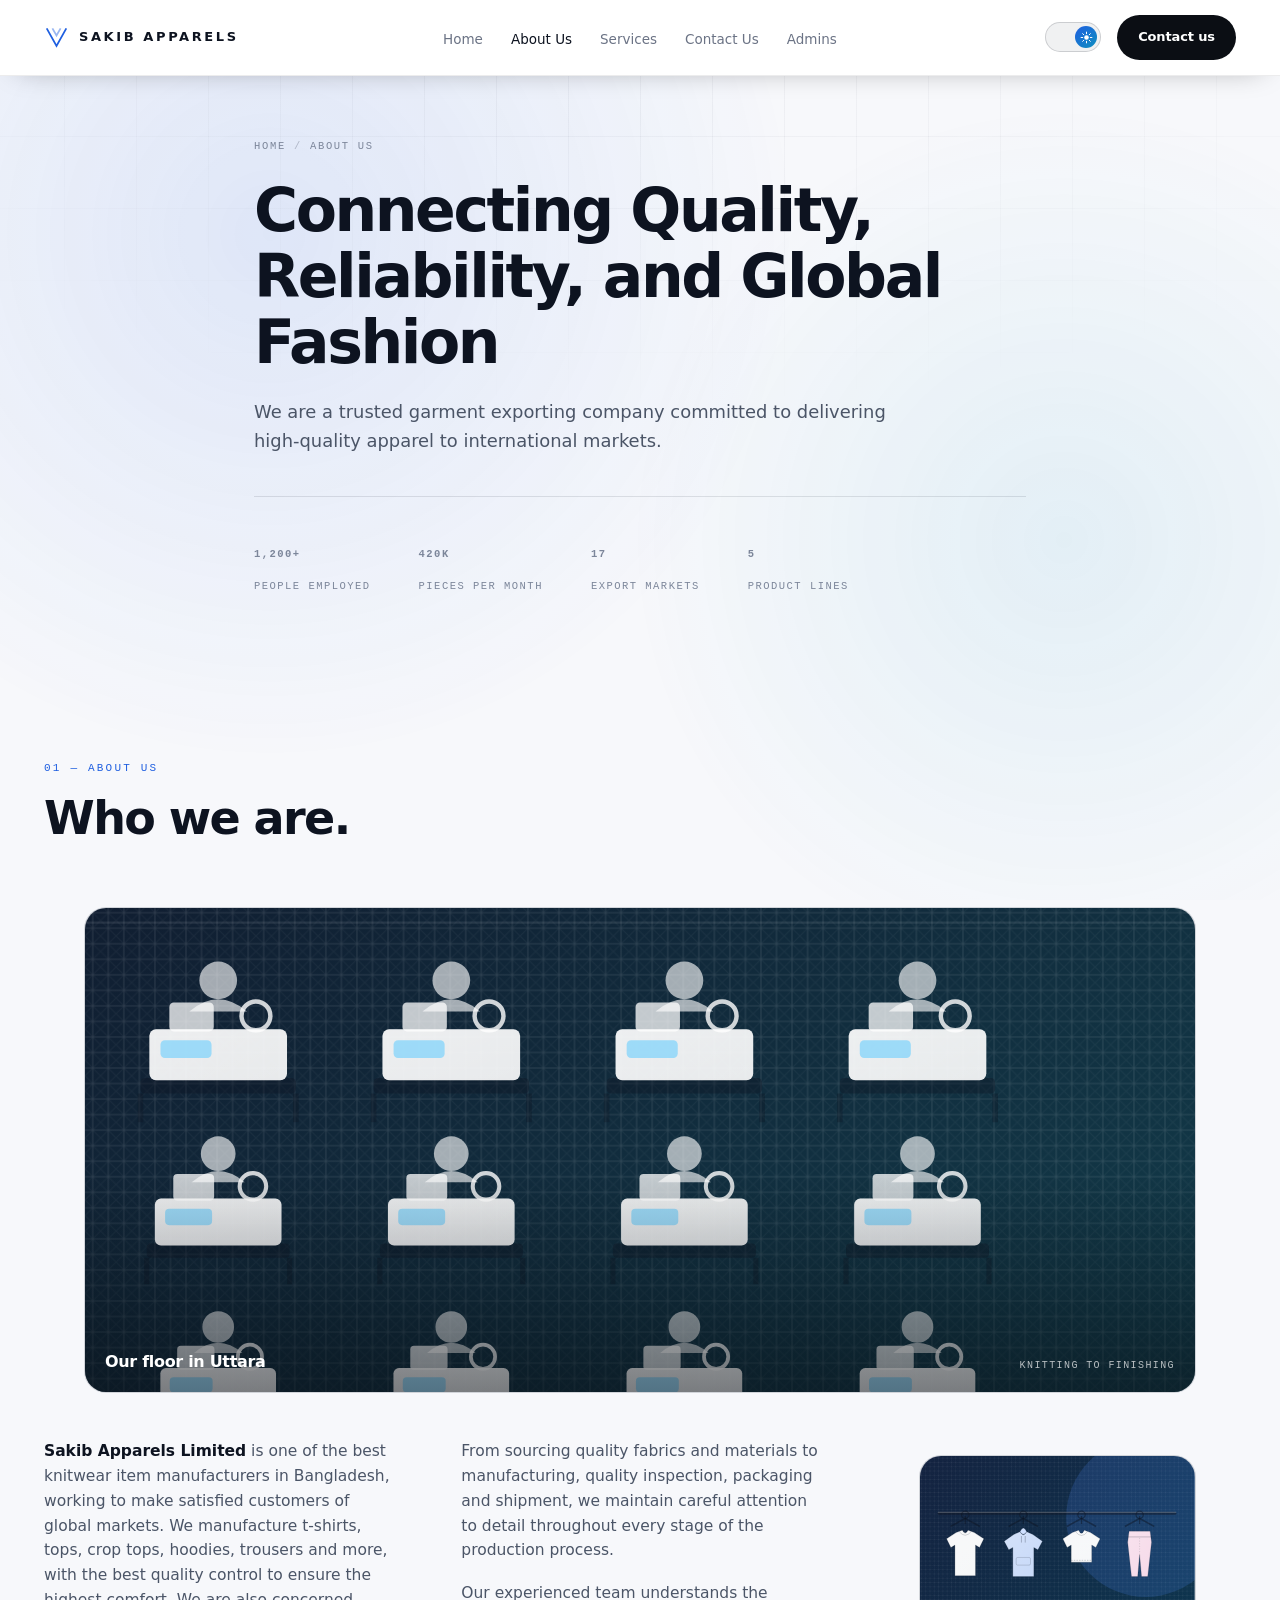
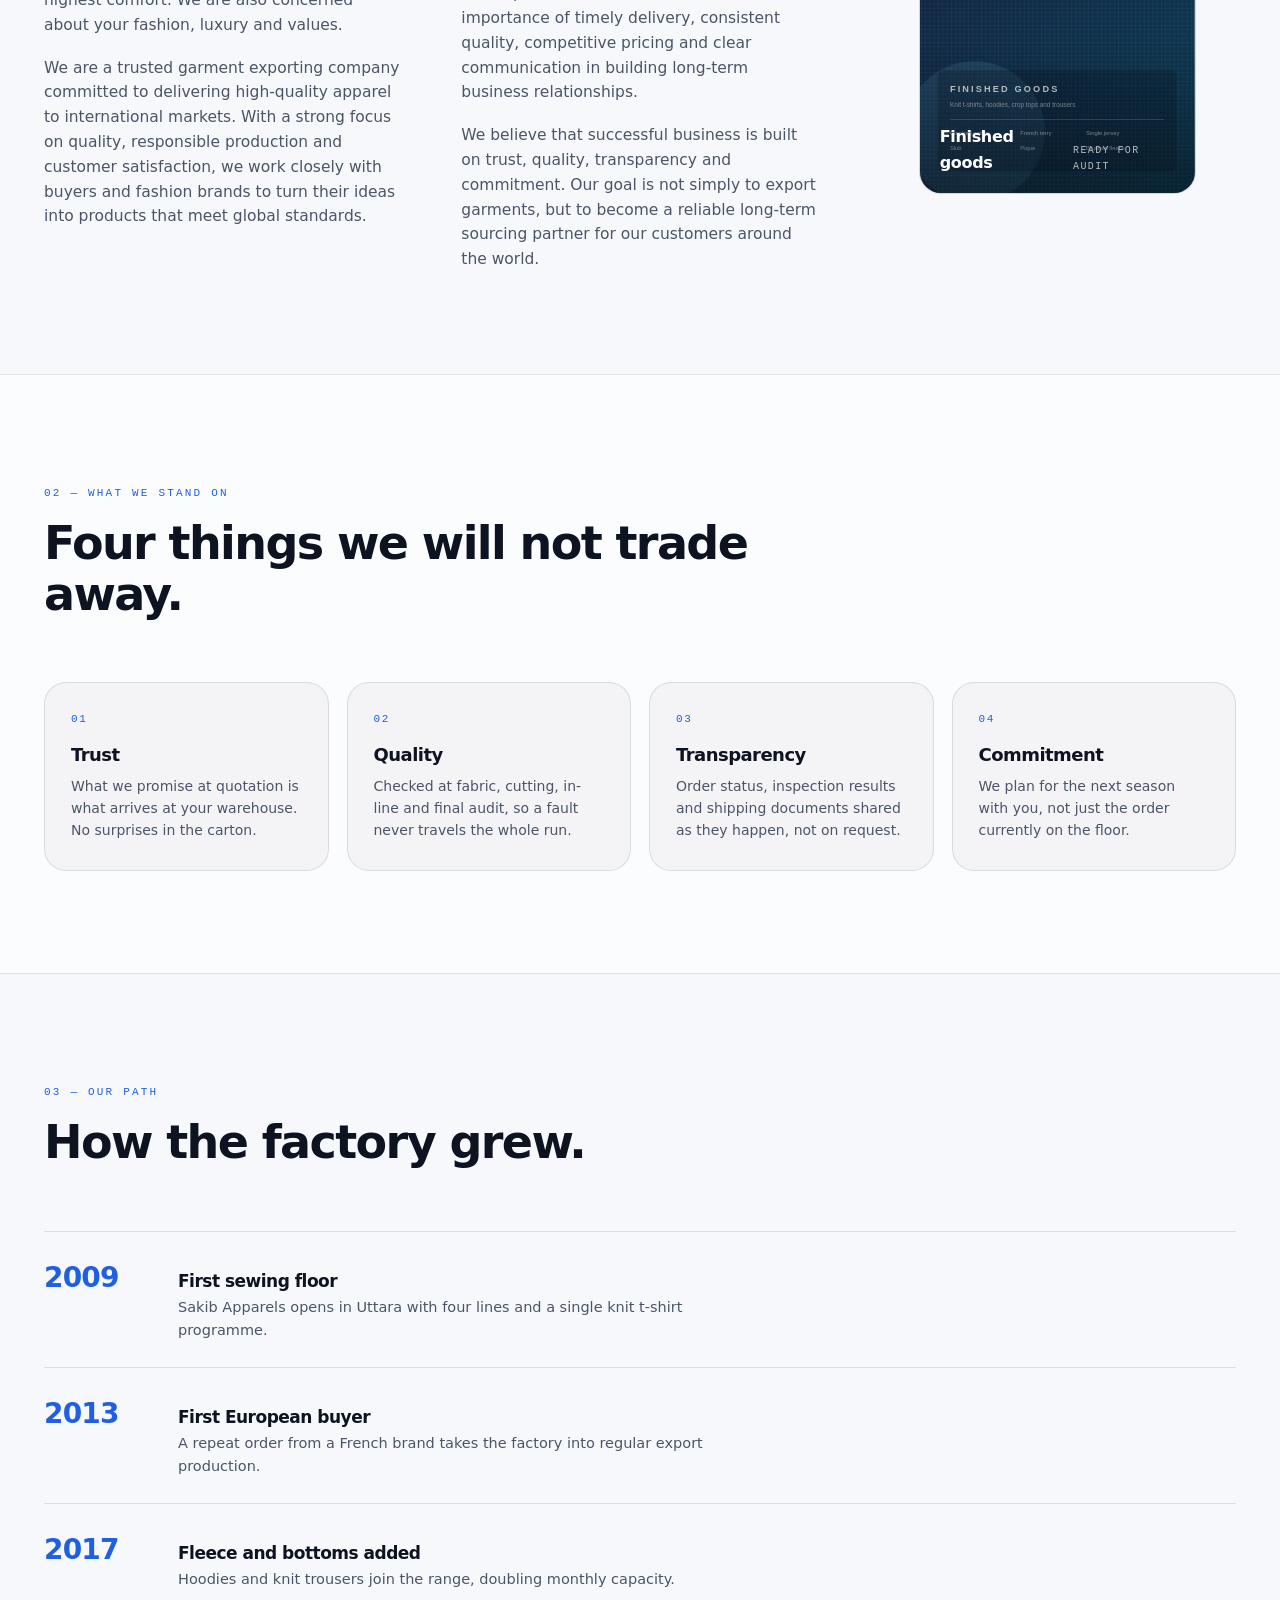
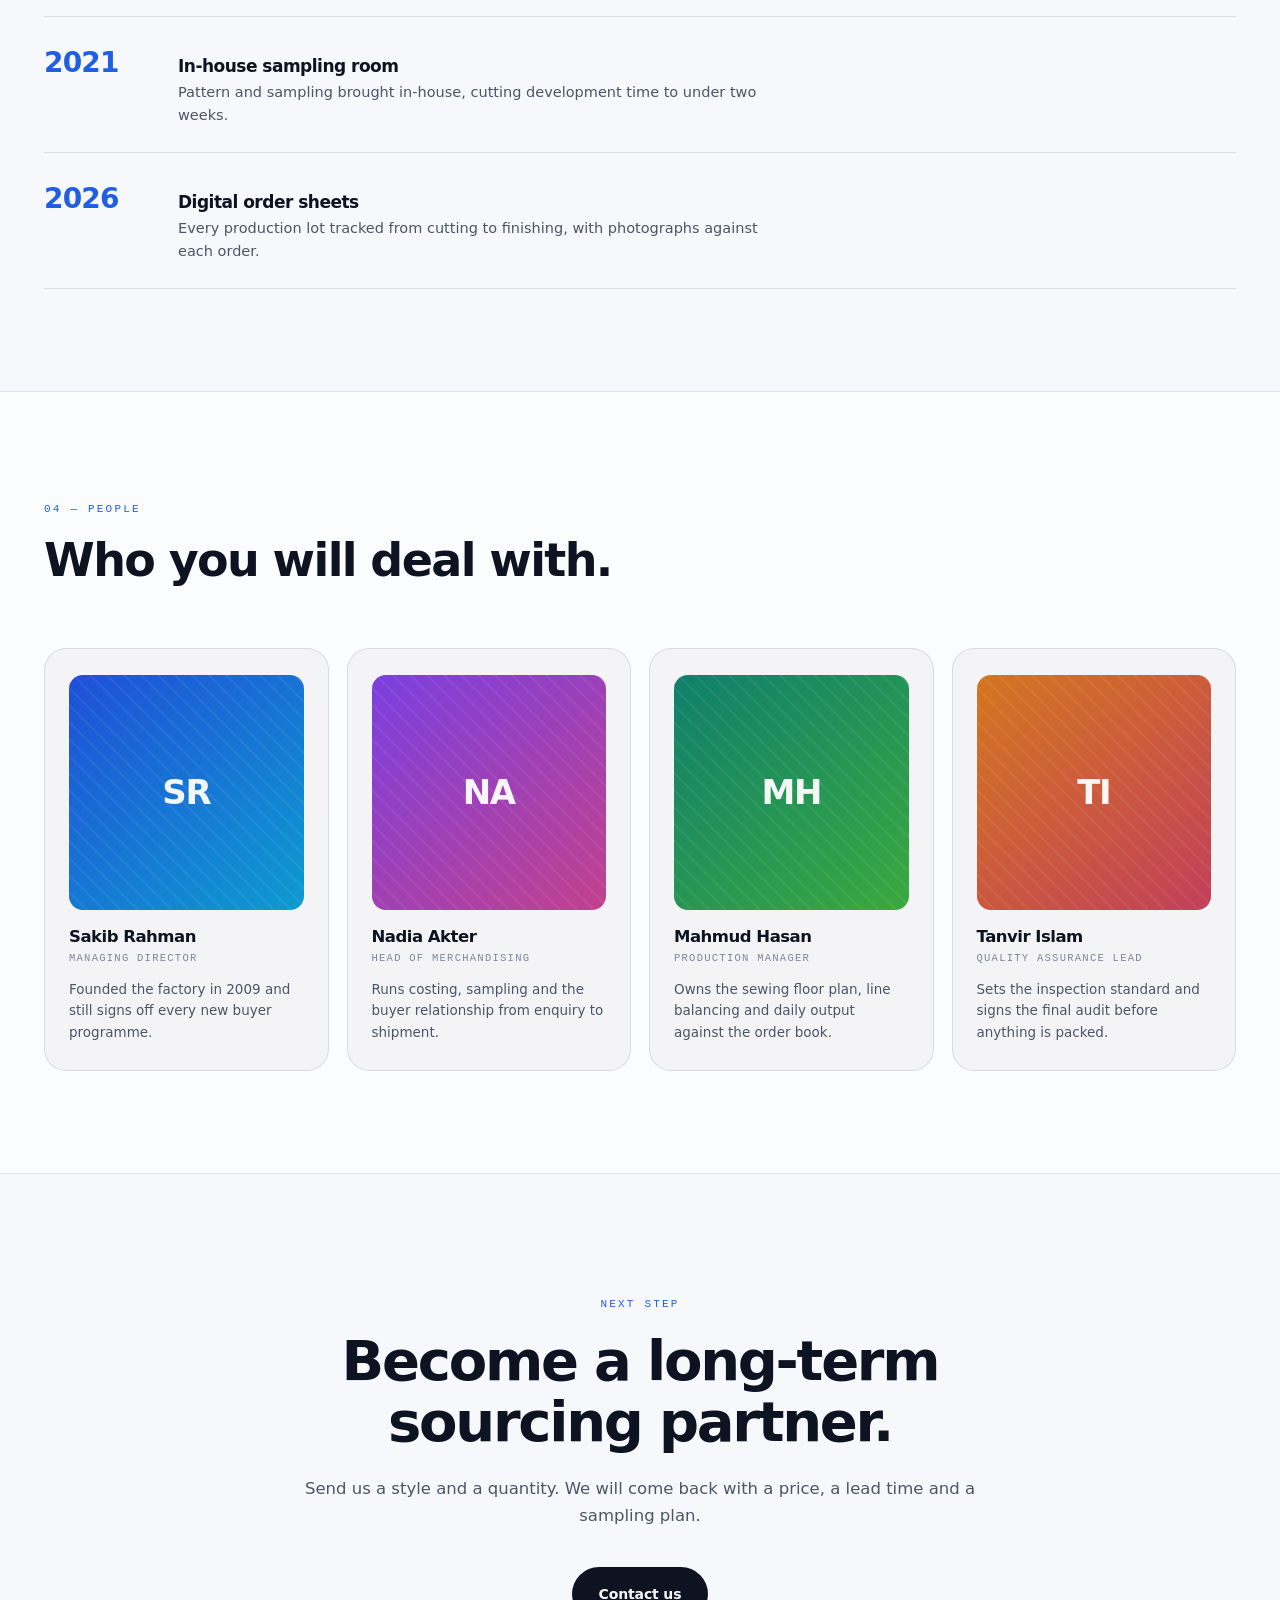
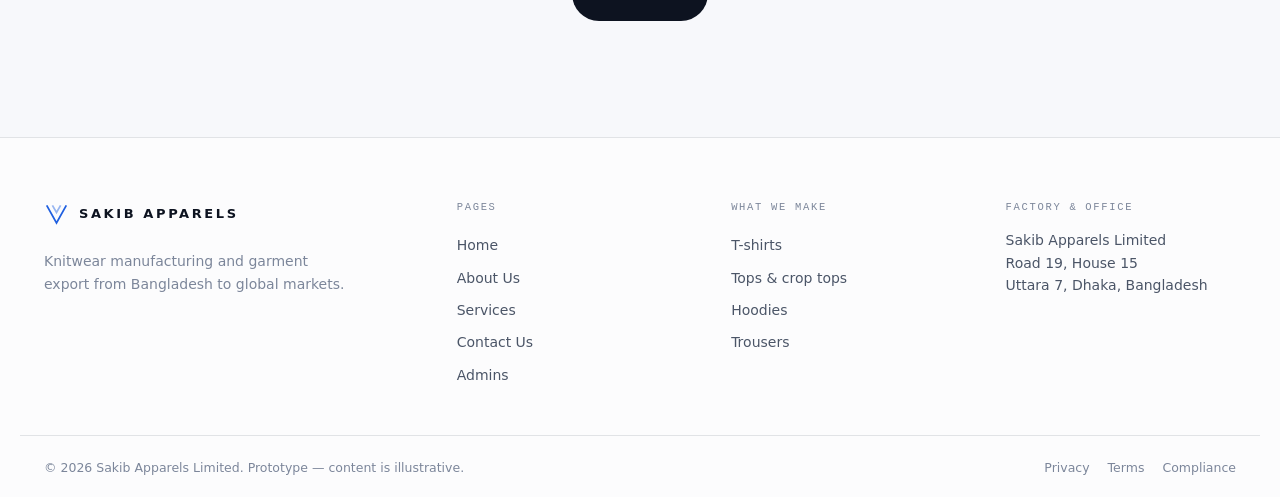
==== commit dafc9141: "Add files via upload" ====
--- a/about.html
+++ b/about.html
@@ -53,6 +53,7 @@
       <a href="about.html" class="nav__link is-current"><span>About Us</span><span>About Us</span></a>
       <a href="services.html" class="nav__link"><span>Services</span><span>Services</span></a>
       <a href="contact.html" class="nav__link"><span>Contact Us</span><span>Contact Us</span></a>
+      <a href="admin.html" class="nav__link"><span>Admins</span><span>Admins</span></a>
     </nav>
 
     <div class="header__actions">
--- a/styles.css
+++ b/styles.css
@@ -562,67 +562,60 @@
 .hero__line.is-active{ opacity:1; transform:none; pointer-events:auto; }
 /* ---------- Hero photograph: no scrim at all ----------
    The client wants the factory image completely clear, so nothing is laid
-   over it and nothing dims it. The hero copy carries its own contrast
-   instead: white type with a tight dark shadow, in both themes. */
+   over it and nothing dims it: no tint, no card behind the text, no
+   shadow, no blur. White type carries the contrast on its own. */
 .hero__bg::after{ content:none; }
 :root[data-theme="light"] .hero__bg img.is-active{ opacity:1; }
 
-/* White bar behind the hero copy. The photo runs from near-black girders
-   to blown-out skylights, so text laid straight over it — even with a
-   glow — was inconsistent to read. A solid white panel fixes that
-   outright: fixed light background, fixed dark text, same in both themes,
-   regardless of what is behind it in the photo. */
+/* Fully transparent — no card, no fill, no shadow (a box-shadow's blur
+   radius is still a blur), so the photo behind the copy is never
+   softened or covered. White text carries the contrast instead. */
 .hero__copy{
   position:relative;
-  background:#fff;
-  color:#0d1320;
+  background:none;
+  color:#fff;
   max-width:640px;
-  padding:clamp(28px,4vw,48px) clamp(26px,4vw,50px);
-  border-radius:var(--r-lg);
-  box-shadow:0 34px 80px -30px rgba(0,0,0,.55), 0 2px 0 rgba(0,0,0,.04);
 }
 
 .hero__copy .eyebrow,
 .hero__copy .hero__title,
 .hero__copy .hero__facts dt,
 .hero__copy .hero__facts dd{
-  color:#0d1320;
+  color:#fff;
   text-shadow:none;
 }
-.hero__copy .hero__line{ text-shadow:none; }   /* colour comes from .hero__lines, not black */
+.hero__copy .hero__line{ text-shadow:none; }   /* colour comes from .hero__lines, not this block */
 
 /* larger throughout — the hero is the client's headline moment */
 .hero__title{ font-size:clamp(38px,5.6vw,72px); letter-spacing:-.04em; }
-.hero__lines{ font-size:clamp(17px,1.7vw,21px); line-height:1.55; font-weight:500; color:#3a4256; }
+.hero__lines{ font-size:clamp(17px,1.7vw,21px); line-height:1.55; font-weight:500; color:rgba(255,255,255,.8); }
 .hero__copy .eyebrow{
   font-size:clamp(13px,1.2vw,15px); font-weight:600;
   padding:9px 18px 9px 14px;
-  background:rgba(13,19,32,.06);
-  border-color:rgba(13,19,32,.2);
-}
-.hero__copy .hero__facts dt{ font-size:12px; font-weight:600; color:#6b7385; }
+  background:rgba(255,255,255,.1);
+  border-color:rgba(255,255,255,.32);
+}
+.hero__copy .hero__facts dt{ font-size:12px; font-weight:600; color:rgba(255,255,255,.65); }
 .hero__copy .hero__facts dd{ font-size:clamp(26px,3.6vw,34px); }
-.hero__copy .hero__facts{ border-top-color:rgba(13,19,32,.14); }
-
-/* the scroll hint sits directly on the photo, outside the panel — give it
-   its own small white bar so it stays legible too */
+.hero__copy .hero__facts{ border-top-color:rgba(255,255,255,.28); }
+
+/* transparent too — same rule as the copy above, nothing behind the text */
 .hero .scroll-hint{
-  width:fit-content; margin-inline:auto;   /* base rule is full-width; shrink to content so the bar hugs it */
-  padding:14px 16px 12px; background:#fff; border-radius:var(--r-md);
-  box-shadow:0 20px 50px -22px rgba(0,0,0,.55);
-  font-size:11px; font-weight:600; color:#0d1320;
-}
-.hero .scroll-hint__line{ background:rgba(13,19,32,.35); }
-
-/* buttons sit on the white panel now — ordinary card-level contrast */
+  width:fit-content; margin-inline:auto;
+  font-size:11px; font-weight:600; color:#fff;
+}
+.hero .scroll-hint__line{ background:rgba(255,255,255,.4); }
+
+/* buttons still need a fill to read as buttons — only the text container
+   went transparent, not the interactive controls */
 .hero__cta .btn{ font-size:15.5px; padding:17px 30px; }
-.hero__cta .btn--solid{ background:#0b0e14; color:#fff; text-shadow:none; }
+.hero__cta .btn--solid{ background:#fff; color:#0d1320; text-shadow:none; }
 .hero__cta .btn--ghost{
-  color:#0d1320; border-color:rgba(13,19,32,.3);
-  background:rgba(13,19,32,.05);
+  color:#fff; border-color:rgba(255,255,255,.45);
+  background:rgba(255,255,255,.08);
   text-shadow:none;
 }
-.hero__cta .btn--ghost:hover{ border-color:#0d1320; background:rgba(13,19,32,.1); }
+.hero__cta .btn--ghost:hover{ border-color:#fff; background:rgba(255,255,255,.16); }
 
 @media (max-width:1080px){
   .hero__bg img{ object-position:62% 50%; }
@@ -724,8 +717,11 @@
   transform:translateX(-101%);
   transition:transform .55s var(--ease-io);
 }
+/* .is-swept is added by JS on touch devices when the card scrolls into
+   view, since those have no hover to trigger it. */
 .card:hover .card__sweep,
-.card:focus-within .card__sweep{ transform:translateX(0); }
+.card:focus-within .card__sweep,
+.card.is-swept .card__sweep{ transform:translateX(0); }
 /* The photo runs at full fidelity — no filter, no tint over it. */
 .card__sweep img{ width:100%; height:100%; object-fit:cover; display:block; }
 
@@ -741,17 +737,21 @@
 .card:hover .card__num,
 .card:focus-within h3,
 .card:focus-within p,
-.card:focus-within .card__num{
+.card:focus-within .card__num,
+.card.is-swept h3,
+.card.is-swept p,
+.card.is-swept .card__num{
   color:#fff;
   text-shadow:0 1px 2px rgba(0,0,0,.92), 0 2px 10px rgba(0,0,0,.75);
 }
 .card:hover .card__icon,
-.card:focus-within .card__icon{
+.card:focus-within .card__icon,
+.card.is-swept .card__icon{
   color:#fff;
   filter:drop-shadow(0 1px 3px rgba(0,0,0,.9));
 }
 /* the card's own tint would sit under the photo and mute it */
-.card:hover, .card:focus-within{ background:transparent; }
+.card:hover, .card:focus-within, .card.is-swept{ background:transparent; }
 
 /* =========================================================
    STATS BAND
@@ -1280,6 +1280,9 @@
 }
 .modal__head h3{ font-size:18px; margin-bottom:5px; }
 .modal__head p{ color:var(--text-3); font-size:13px; display:inline-flex; align-items:center; gap:7px; }
+/* padlock next to the dialog subtitle — without an explicit size the inline
+   SVG expands to fill the flex line */
+.lockic{ width:14px; height:14px; flex:none; opacity:.75; }
 .modal__x{
   width:36px; height:36px; border-radius:50%; border:1px solid var(--line); flex:none;
   display:grid; place-items:center; color:var(--text-2);
@@ -1583,7 +1586,7 @@
 @media (hover:none){
   .card:hover,.post:hover,.product:hover,.member:hover,
   .value:hover,.office:hover,.work__item:hover{ transform:none; box-shadow:none; }
-  .card__sweep{ display:none; }   /* no hover on touch — it would fire on tap */
+  /* the sweep stays on touch — JS drives it via .is-swept on scroll */
   .step:hover .step__body{ transform:none; }
   .frow:hover{ transform:none; }
   .milestone:hover{ padding-left:0; }
